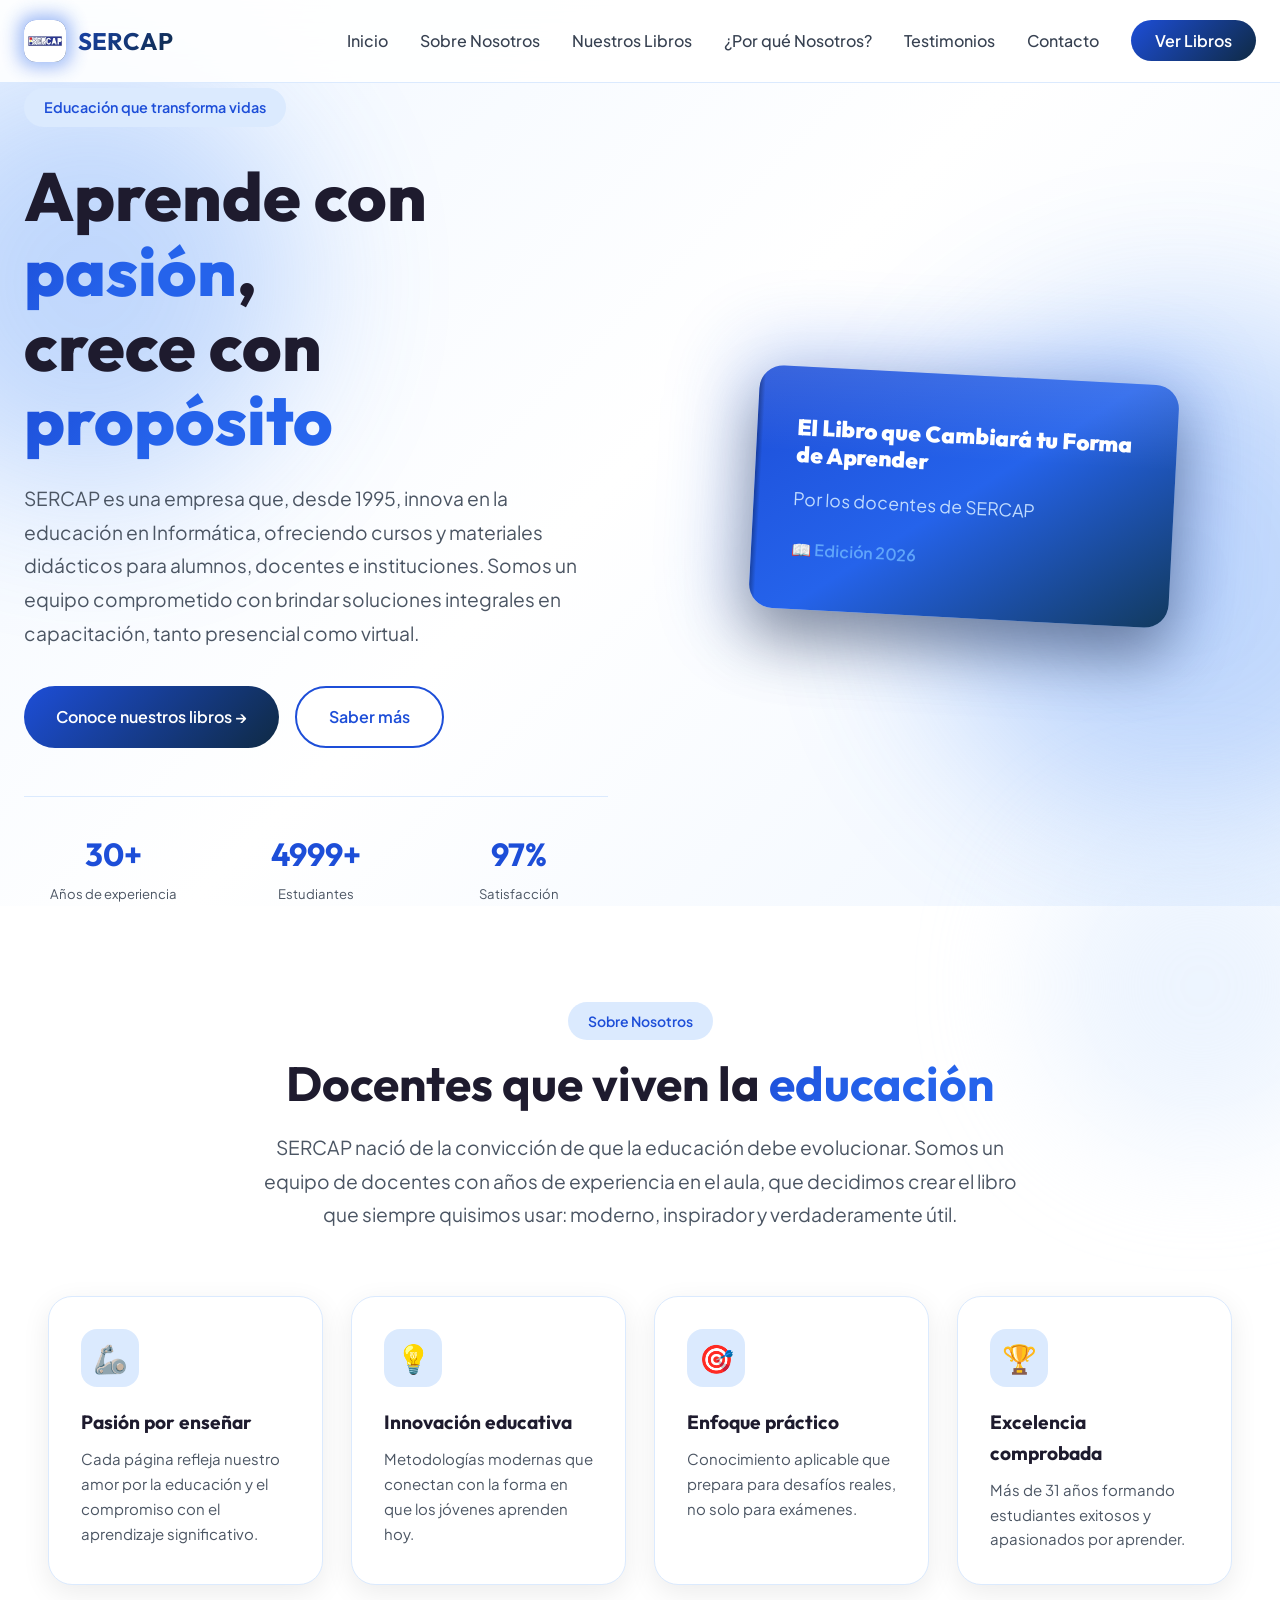
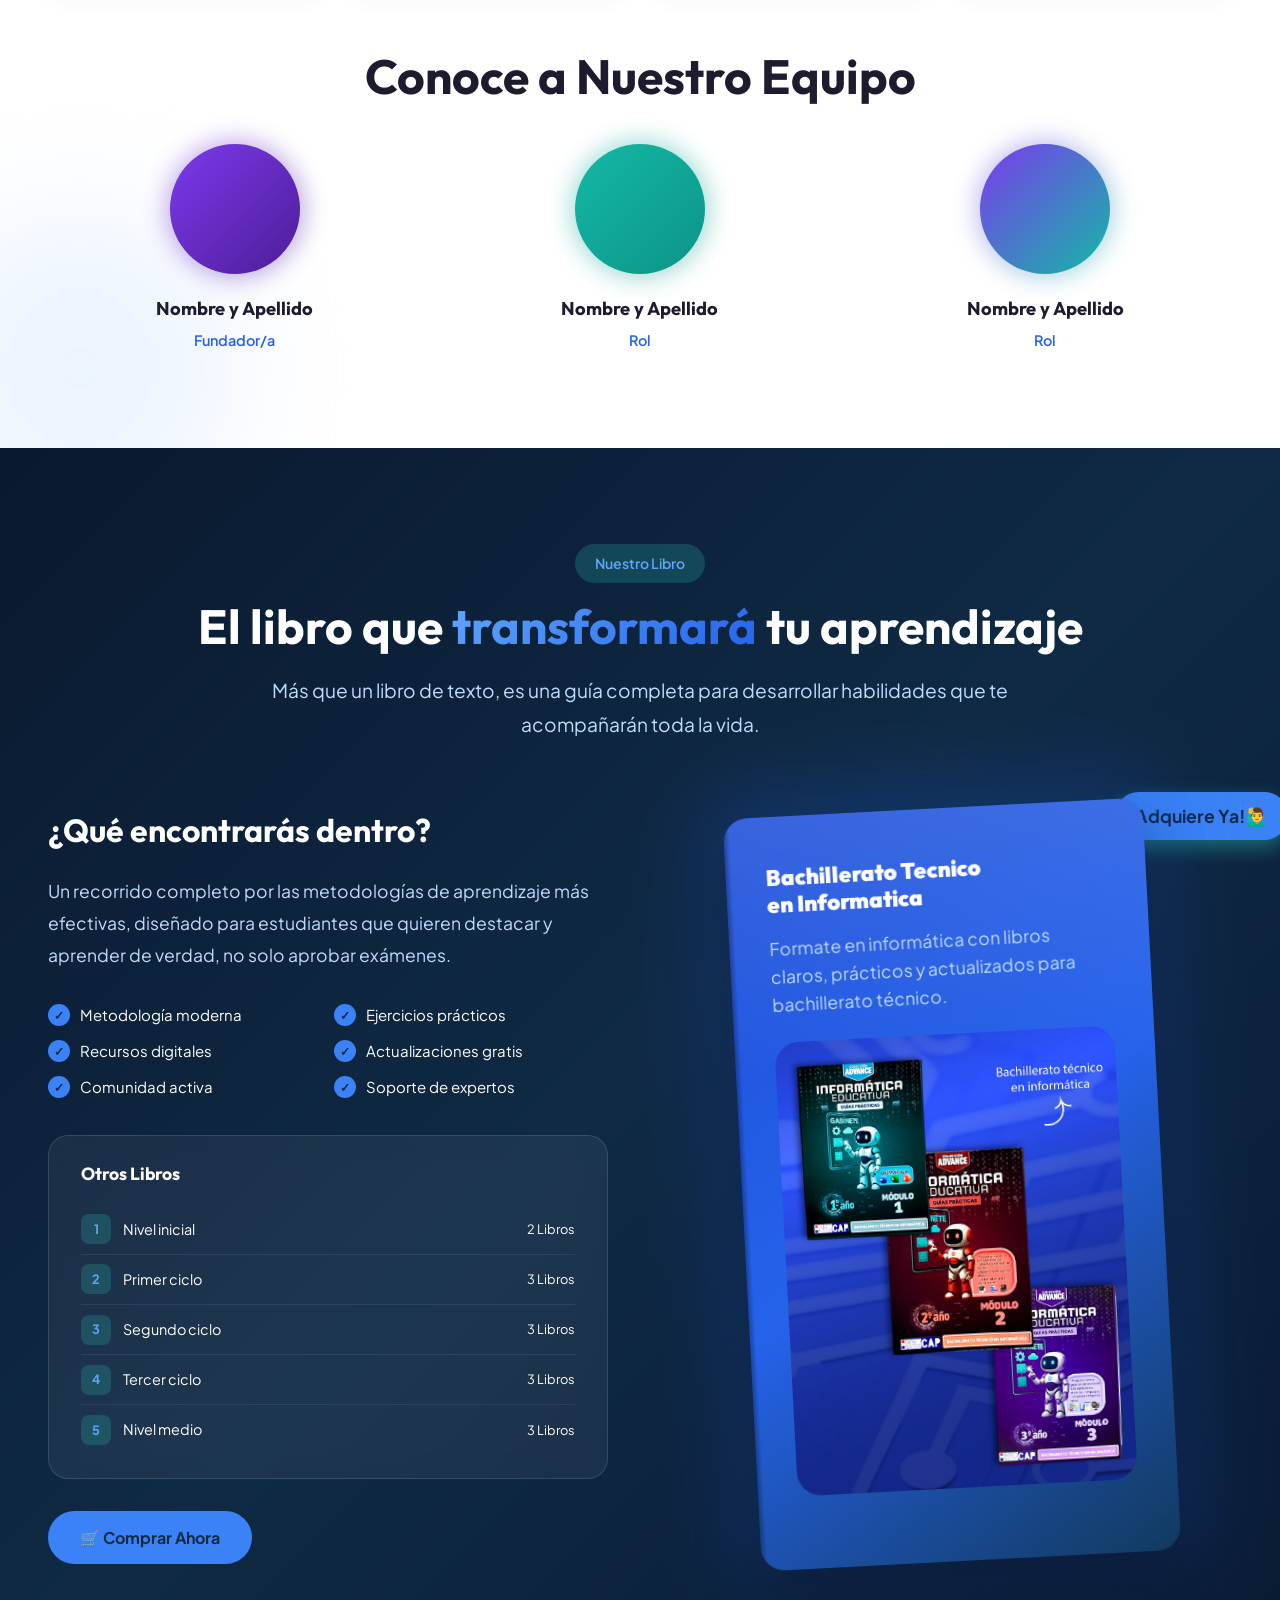
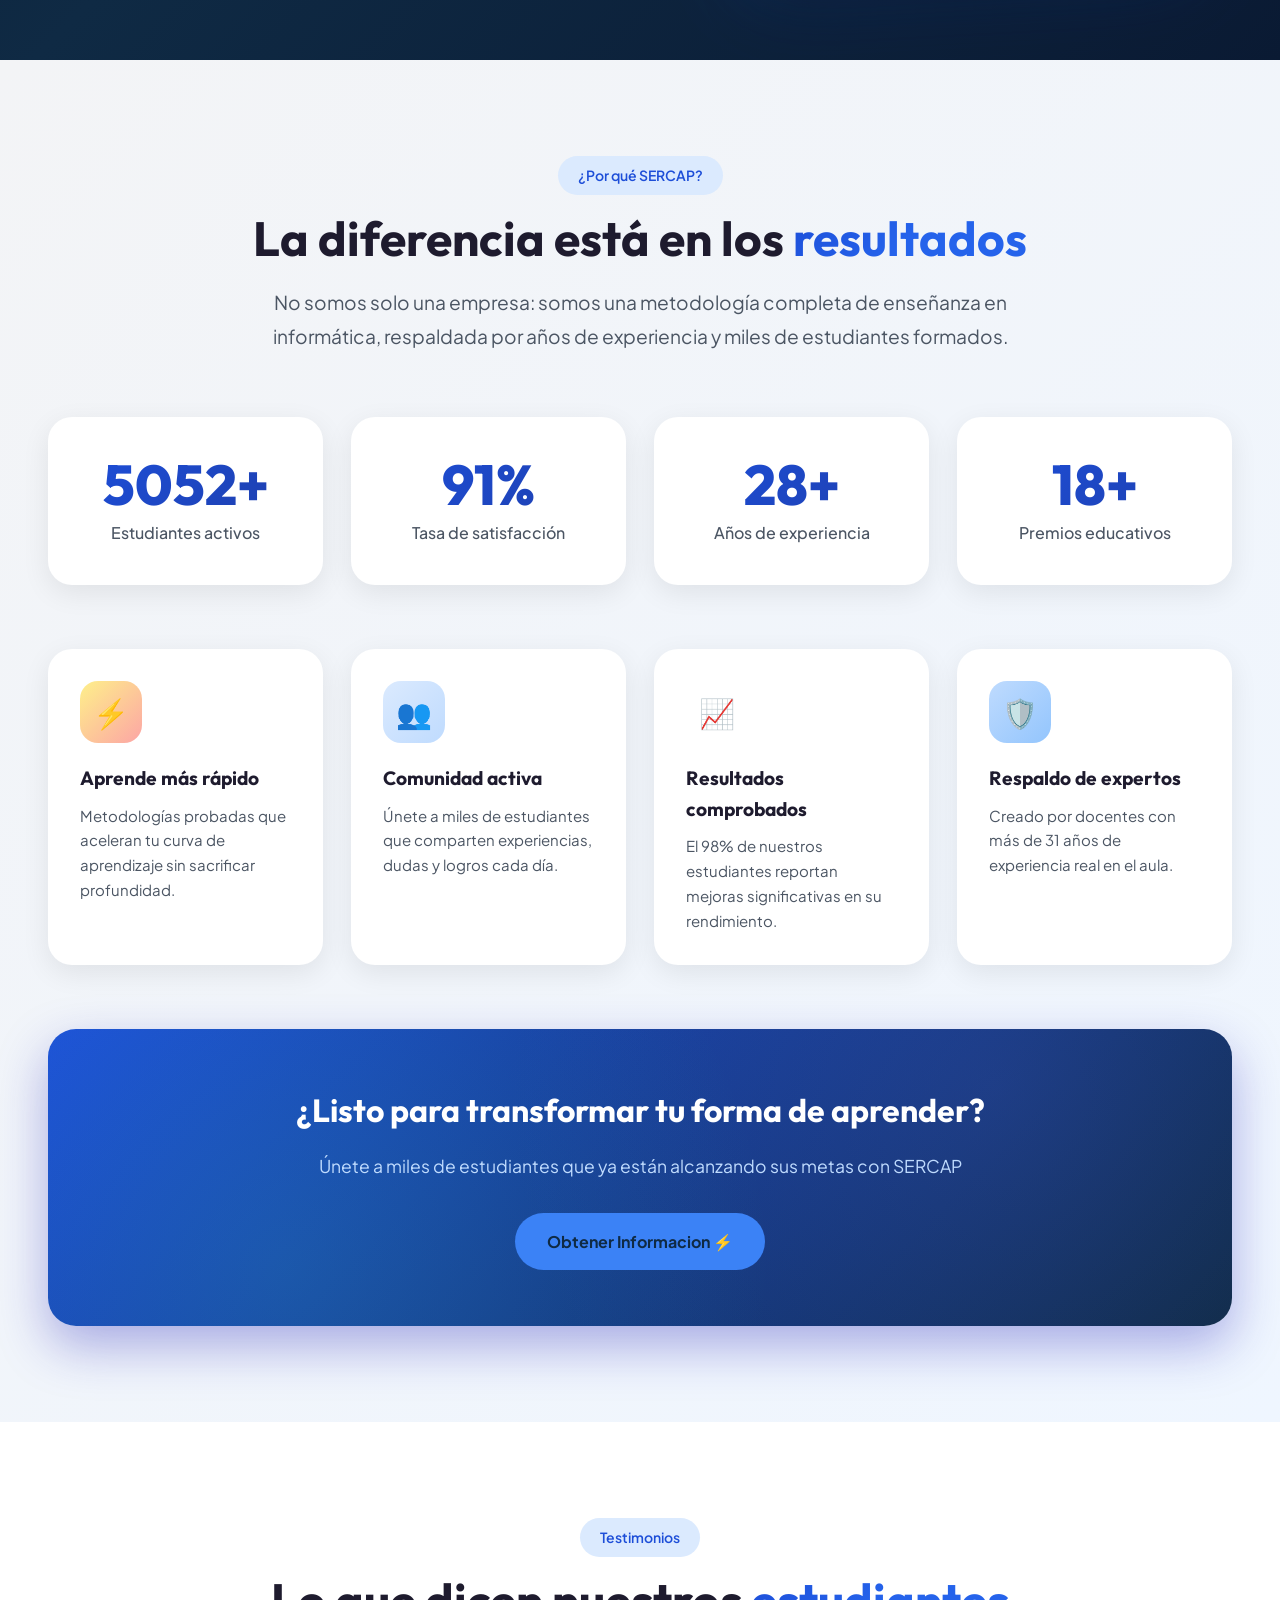
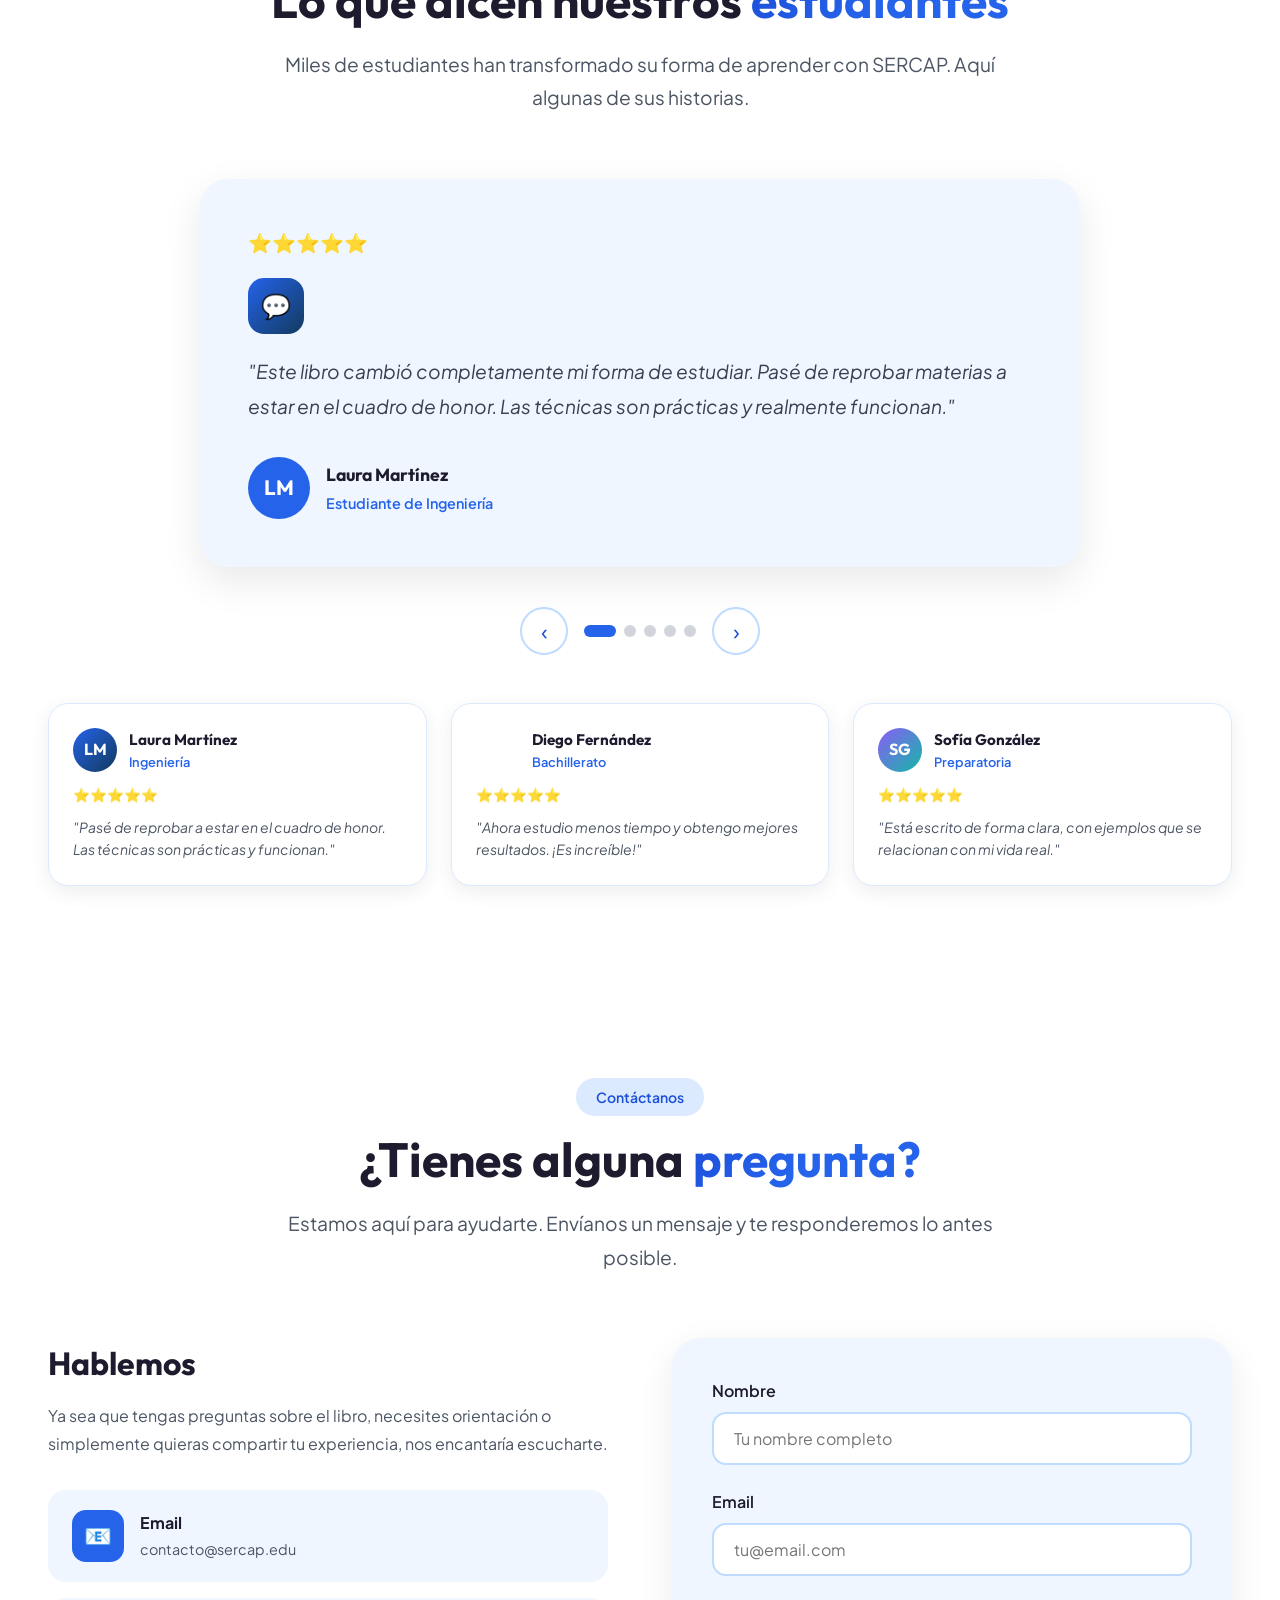
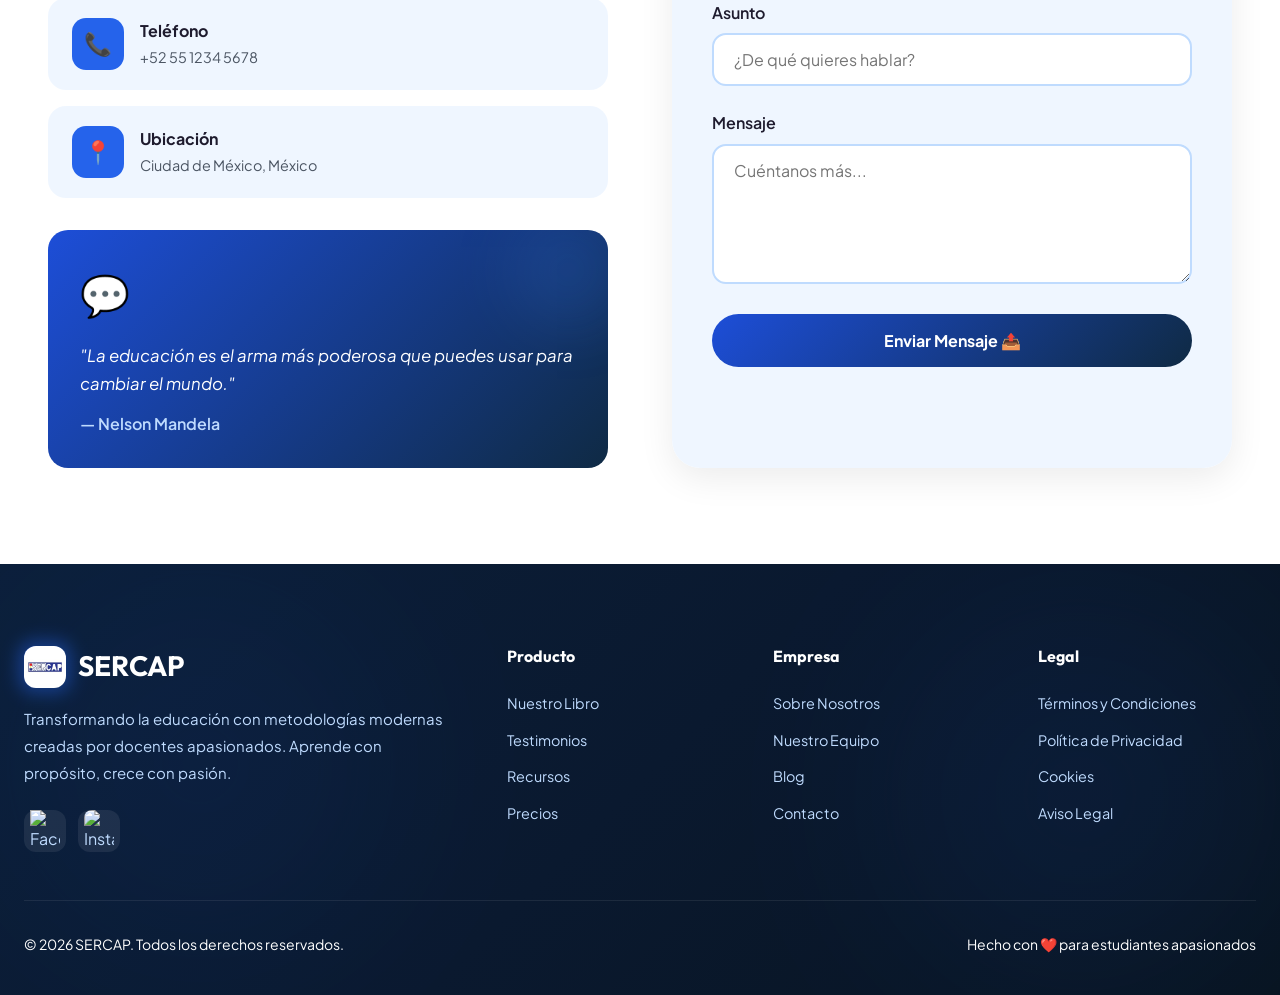
==== SERCAP/index.html @ ae5167a5 "Agregar archivos locales al repositorio" ====
<!DOCTYPE html>
<html lang="es">
<head>
    <meta charset="UTF-8">
    <meta name="viewport" content="width=device-width, initial-scale=1.0">
    <meta name="description" content="SERCAP - Educación moderna por docentes apasionados. Descubre nuestro libro que transformará tu forma de aprender.">
    <title>SERCAP - Desde 1995 Innovando en la Educación</title>
    <link rel="shortcut icon" href="./img/logo.jpg" type="image/x-icon">
    <link rel="preconnect" href="https://fonts.googleapis.com">
    <link rel="preconnect" href="https://fonts.gstatic.com" crossorigin>
    <link href="https://fonts.googleapis.com/css2?family=Outfit:wght@400;600;700;800;900&family=Plus+Jakarta+Sans:wght@400;500;600;700&display=swap" rel="stylesheet">
    <link rel="stylesheet" href="style.css">

</head>
<body>
    <!-- ============================================
         NAVBAR
         ============================================ -->
    <nav class="navbar" id="navbar">
        <div class="navbar-container">
            <a href="#inicio" class="navbar-logo">
                <div class="navbar-logo-icon"><img src="./img/logo.jpg" alt="Logo SERCAP"></div>
                <span>SERCAP</span>
            </a>

            <ul class="navbar-menu" id="navbarMenu">
                <li><a href="#inicio" class="navbar-link">Inicio</a></li>
                <li><a href="#sobre-nosotros" class="navbar-link">Sobre Nosotros</a></li>
                <li><a href="#libro" class="navbar-link">Nuestros Libros</a></li>
                <li><a href="#por-que" class="navbar-link">¿Por qué Nosotros?</a></li>
                <li><a href="#testimonios" class="navbar-link">Testimonios</a></li>
                <li><a href="#contacto" class="navbar-link">Contacto</a></li>
                <li><a href="#libro" class="navbar-cta">Ver Libros</a></li>
            </ul>

            <button class="navbar-toggle" id="navbarToggle" aria-label="Toggle navigation">
                <span></span><span></span><span></span>
            </button>
        </div>
    </nav>

    <!-- ============================================
         HERO
         ============================================ -->
    <section class="hero" id="inicio">
        <div class="container">
            <div class="hero-content">

                <div class="hero-text">
                    <div class="hero-badge">Educación que transforma vidas</div>

                    <h1 class="hero-title">
                        Aprende con <span class="gradient-text">pasión</span>,<br>
                        crece con <span class="gradient-text">propósito</span>
                    </h1>

                    <p class="hero-description">
                        SERCAP es una empresa que, desde 1995, innova en la educación en Informática, ofreciendo cursos y materiales didácticos para alumnos, docentes e instituciones. Somos un equipo comprometido con brindar soluciones integrales en capacitación, tanto presencial como virtual.
                    </p>

                    <div class="hero-buttons">
                        <a href="#libro" class="btn-primary">Conoce nuestros libros →</a>
                        <a href="#sobre-nosotros" class="btn-secondary">Saber más</a>
                    </div>

                    <div class="hero-stats">
                        <div class="hero-stat-item">
                            <span class="hero-stat-value" data-hero-counter="31" data-suffix="+">0</span>
                            <span class="hero-stat-label">Años de experiencia</span>
                        </div>
                        <div class="hero-stat-item">
                            <span class="hero-stat-value" data-hero-counter="5000" data-suffix="+">0</span>
                            <span class="hero-stat-label">Estudiantes</span>
                        </div>
                        <div class="hero-stat-item">
                            <span class="hero-stat-value" data-hero-counter="98" data-suffix="%">0</span>
                            <span class="hero-stat-label">Satisfacción</span>
                        </div>
                    </div>
                </div>

                <div class="hero-visual">
                    <div class="book-mockup">
                        <div class="book-cover">
                            <h2 class="book-cover-title">El Libro que Cambiará tu Forma de Aprender</h2>
                            <p class="book-cover-author">Por los docentes de SERCAP</p>
                            <div class="book-cover-badge">📖 Edición 2026</div>
                            <div class="book-cover-star">✨</div>
                        </div>
                    </div>
                </div>

            </div>
        </div>
    </section>

    <section class="section about-section" id="sobre-nosotros">
        <div class="blob-top"></div>
        <div class="blob-bottom"></div>

        <div class="container">
            <div class="section-header fade-in">
                <div class="section-badge">Sobre Nosotros</div>
                <h2 class="section-title">
                    Docentes que viven la <span class="gradient-text">educación</span>
                </h2>
                <p class="section-description">
                    SERCAP nació de la convicción de que la educación debe evolucionar. Somos un equipo
                    de docentes con años de experiencia en el aula, que decidimos crear el libro que
                    siempre quisimos usar: moderno, inspirador y verdaderamente útil.
                </p>
            </div>

            <div class="values-grid">
                <div class="value-card fade-in">
                    <div class="value-icon">🦾</div>
                    <h3 class="value-title">Pasión por enseñar</h3>
                    <p class="value-description">Cada página refleja nuestro amor por la educación y el compromiso con el aprendizaje significativo.</p>
                </div>
                <div class="value-card fade-in" style="transition-delay:0.1s">
                    <div class="value-icon">💡</div>
                    <h3 class="value-title">Innovación educativa</h3>
                    <p class="value-description">Metodologías modernas que conectan con la forma en que los jóvenes aprenden hoy.</p>
                </div>
                <div class="value-card fade-in" style="transition-delay:0.2s">
                    <div class="value-icon">🎯</div>
                    <h3 class="value-title">Enfoque práctico</h3>
                    <p class="value-description">Conocimiento aplicable que prepara para desafíos reales, no solo para exámenes.</p>
                </div>
                <div class="value-card fade-in" style="transition-delay:0.3s">
                    <div class="value-icon">🏆</div>
                    <h3 class="value-title">Excelencia comprobada</h3>
                    <p class="value-description">Más de 31 años formando estudiantes exitosos y apasionados por aprender.</p>
                </div>
            </div>

            <!-- Equipo -->
            <h3 class="section-title fade-in" style="text-align:center; margin-bottom:2.5rem;">Conoce a Nuestro Equipo</h3>
            <div class="team-grid">
                <div class="team-card fade-in">
                    <div class="team-avatar" style="background:linear-gradient(135deg,#7C3AED,#4c1d95)"></div>
                    <p class="team-name">Nombre y Apellido</p>
                    <p class="team-role">Fundador/a</p>
                </div>
                <div class="team-card fade-in" style="transition-delay:0.1s">
                    <div class="team-avatar" style="background:linear-gradient(135deg,#14B8A6,#0D9488)"></div>
                    <p class="team-name">Nombre y Apellido</p>
                    <p class="team-role">Rol</p>
                </div>
                <div class="team-card fade-in" style="transition-delay:0.2s">
                    <div class="team-avatar" style="background:linear-gradient(135deg,#7C3AED,#14B8A6)"></div>
                    <p class="team-name">Nombre y Apellido</p>
                    <p class="team-role">Rol</p>
                </div>
            </div>
        </div>
    </section>

    <section class="section book-section" id="libro">
        <div class="container">
            <div class="section-header fade-in">
                <div class="section-badge">Nuestro Libro</div>
                <h2 class="section-title" style="color:white;">
                    El libro que <span style="background:linear-gradient(135deg,var(--color-teal-300),var(--color-teal-500));-webkit-background-clip:text;-webkit-text-fill-color:transparent;background-clip:text;">transformará</span> tu aprendizaje
                </h2>
                <p class="section-description" style="color:var(--color-purple-200);">
                    Más que un libro de texto, es una guía completa para desarrollar habilidades que te acompañarán toda la vida.
                </p>
            </div>

            <div class="book-content">
                <!-- Detalles -->
                <div class="book-details fade-in">
                    <h3>¿Qué encontrarás dentro?</h3>
                    <p class="book-description">
                        Un recorrido completo por las metodologías de aprendizaje más efectivas,
                        diseñado para estudiantes que quieren destacar y aprender de verdad, no solo
                        aprobar exámenes.
                    </p>

                    <div class="book-features">
                        <div class="feature-item"><span class="feature-check">✓</span>Metodología moderna</div>
                        <div class="feature-item"><span class="feature-check">✓</span>Ejercicios prácticos</div>
                        <div class="feature-item"><span class="feature-check">✓</span>Recursos digitales</div>
                        <div class="feature-item"><span class="feature-check">✓</span>Actualizaciones gratis</div>
                        <div class="feature-item"><span class="feature-check">✓</span>Comunidad activa</div>
                        <div class="feature-item"><span class="feature-check">✓</span>Soporte de expertos</div>
                    </div>

                    <div class="chapters-preview">
                        <h4>Otros Libros</h4>
                        <div class="chapter-row">
                            <div class="chapter-num">1</div>
                            <span class="chapter-title">Nivel inicial</span>
                            <span class="chapter-pages">2 Libros</span>
                        </div>
                        <div class="chapter-row">
                            <div class="chapter-num">2</div>
                            <span class="chapter-title">Primer ciclo</span>
                            <span class="chapter-pages">3 Libros</span>
                        </div>
                        <div class="chapter-row">
                            <div class="chapter-num">3</div>
                            <span class="chapter-title">Segundo ciclo</span>
                            <span class="chapter-pages">3 Libros</span>
                        </div>
                        <div class="chapter-row">
                            <div class="chapter-num">4</div>
                            <span class="chapter-title">Tercer ciclo</span>
                            <span class="chapter-pages">3 Libros</span>
                        </div>
                        <div class="chapter-row">
                            <div class="chapter-num">5</div>
                            <span class="chapter-title">Nivel medio</span>
                            <span class="chapter-pages">3 Libros</span>
                        </div>
                    </div>

                    <div class="book-cta-group">
                        <a href="./libros.html">
                            <button class="btn-teal">🛒 Comprar Ahora</button>
                        </a>
                    </div>
                </div>

                <!-- Mockup del libro -->
                <div class="fade-in" style="position:relative;">
                    <div class="price-badge">Adquiere Ya!🙋‍♂️</div>
                    <div class="book-mockup" style="transform:rotate(-3deg);">
                        <div class="book-cover">
                            <h2 class="book-cover-title">Bachillerato Tecnico <br> en Informatica</h2>
                            <p class="book-cover-author">Formate en informática con libros claros, prácticos y actualizados para bachillerato técnico.</p>
                            <img src="./img/libros/bachillerato.jpg" alt="Libros de Bachillerato Tecnico en Informatica">
                            <div class="book-cover-badge"></div>
                            <div class="book-cover-star"></div>
                        </div>
                    </div>
                </div>
            </div>
        </div>
    </section>

    <section class="section stats-section" id="por-que">
        <div class="container">
            <div class="section-header fade-in">
                <div class="section-badge">¿Por qué SERCAP?</div>
                <h2 class="section-title">
                    La diferencia está en los <span class="gradient-text">resultados</span>
                </h2>
                <p class="section-description">
                    No somos solo una empresa: somos una metodología completa de enseñanza en informática, respaldada por años de experiencia y miles de estudiantes formados.
                </p>
            </div>

            <!-- Estadísticas animadas -->
            <div class="stats-grid">
                <div class="stat-card fade-in">
                    <div class="stat-number" data-counter="5420" data-suffix="+">0</div>
                    <div class="stat-label">Estudiantes activos</div>
                </div>
                <div class="stat-card fade-in" style="transition-delay:0.1s">
                    <div class="stat-number" data-counter="98" data-suffix="%">0</div>
                    <div class="stat-label">Tasa de satisfacción</div>
                </div>
                <div class="stat-card fade-in" style="transition-delay:0.2s">
                    <div class="stat-number" data-counter="31" data-suffix="+">0</div>
                    <div class="stat-label">Años de experiencia</div>
                </div>
                <div class="stat-card fade-in" style="transition-delay:0.3s">
                    <div class="stat-number" data-counter="20" data-suffix="+">0</div>
                    <div class="stat-label">Premios educativos</div>
                </div>
            </div>

            <!-- Beneficios -->
            <div class="benefits-grid">
                <div class="benefit-card fade-in">
                    <div class="benefit-icon" style="background:linear-gradient(135deg,#FEF08A,#FCA5A5)">⚡</div>
                    <h3 class="benefit-title">Aprende más rápido</h3>
                    <p class="benefit-description">Metodologías probadas que aceleran tu curva de aprendizaje sin sacrificar profundidad.</p>
                </div>
                <div class="benefit-card fade-in" style="transition-delay:0.1s">
                    <div class="benefit-icon" style="background:linear-gradient(135deg,var(--color-purple-100),var(--color-purple-200))">👥</div>
                    <h3 class="benefit-title">Comunidad activa</h3>
                    <p class="benefit-description">Únete a miles de estudiantes que comparten experiencias, dudas y logros cada día.</p>
                </div>
                <div class="benefit-card fade-in" style="transition-delay:0.2s">
                    <div class="benefit-icon" style="background:linear-gradient(135deg,var(--color-teal-100),var(--color-teal-200))">📈</div>
                    <h3 class="benefit-title">Resultados comprobados</h3>
                    <p class="benefit-description">El 98% de nuestros estudiantes reportan mejoras significativas en su rendimiento.</p>
                </div>
                <div class="benefit-card fade-in" style="transition-delay:0.3s">
                    <div class="benefit-icon" style="background:linear-gradient(135deg,#BFDBFE,#93C5FD)">🛡️</div>
                    <h3 class="benefit-title">Respaldo de expertos</h3>
                    <p class="benefit-description">Creado por docentes con más de 31 años de experiencia real en el aula.</p>
                </div>
            </div>

            <!-- CTA Banner -->
            <div class="cta-banner fade-in">
                <h3>¿Listo para transformar tu forma de aprender?</h3>
                <p>Únete a miles de estudiantes que ya están alcanzando sus metas con SERCAP</p>
                <a href="#libro" class="btn-teal">Obtener Informacion ⚡</a>
            </div>
        </div>
    </section>

    <!-- ============================================
         TESTIMONIOS
         ============================================ -->
    <section class="section testimonials-section" id="testimonios">
        <div class="container">
            <div class="section-header fade-in">
                <div class="section-badge">Testimonios</div>
                <h2 class="section-title">
                    Lo que dicen nuestros <span class="gradient-text">estudiantes</span>
                </h2>
                <p class="section-description">
                    Miles de estudiantes han transformado su forma de aprender con SERCAP. Aquí algunas de sus historias.
                </p>
            </div>

            <!-- Carrusel principal -->
            <div class="testimonial-carousel fade-in">
                <div class="testimonial-card active" data-slide="0">
                    <div class="testimonial-stars">⭐⭐⭐⭐⭐</div>
                    <div class="testimonial-quote-icon">💬</div>
                    <p class="testimonial-text">"Este libro cambió completamente mi forma de estudiar. Pasé de reprobar materias a estar en el cuadro de honor. Las técnicas son prácticas y realmente funcionan."</p>
                    <div class="testimonial-author">
                        <div class="author-avatar">LM</div>
                        <div>
                            <p class="author-name">Laura Martínez</p>
                            <p class="author-role">Estudiante de Ingeniería</p>
                        </div>
                    </div>
                </div>

                <div class="testimonial-card" data-slide="1">
                    <div class="testimonial-stars">⭐⭐⭐⭐⭐</div>
                    <div class="testimonial-quote-icon">💬</div>
                    <p class="testimonial-text">"Siempre pensé que no era bueno para estudiar, pero SERCAP me enseñó que solo necesitaba las herramientas correctas. Ahora estudio menos tiempo y obtengo mejores resultados."</p>
                    <div class="testimonial-author">
                        <div class="author-avatar" style="background:linear-gradient(135deg,var(--color-teal-500),var(--color-teal-700))">DF</div>
                        <div>
                            <p class="author-name">Diego Fernández</p>
                            <p class="author-role">Bachillerato</p>
                        </div>
                    </div>
                </div>

                <div class="testimonial-card" data-slide="2">
                    <div class="testimonial-stars">⭐⭐⭐⭐⭐</div>
                    <div class="testimonial-quote-icon">💬</div>
                    <p class="testimonial-text">"Lo que más me gusta es que no es aburrido como otros libros. Está escrito de forma clara, con ejemplos que realmente se relacionan con mi vida. ¡Lo recomiendo 100%!"</p>
                    <div class="testimonial-author">
                        <div class="author-avatar" style="background:linear-gradient(135deg,#8B5CF6,#14B8A6)">SG</div>
                        <div>
                            <p class="author-name">Sofía González</p>
                            <p class="author-role">Preparatoria</p>
                        </div>
                    </div>
                </div>

                <div class="testimonial-card" data-slide="3">
                    <div class="testimonial-stars">⭐⭐⭐⭐⭐</div>
                    <div class="testimonial-quote-icon">💬</div>
                    <p class="testimonial-text">"Compré este libro por recomendación de un profesor y ha sido la mejor inversión en mi educación. Las técnicas de pensamiento crítico me han ayudado incluso fuera del aula."</p>
                    <div class="testimonial-author">
                        <div class="author-avatar" style="background:linear-gradient(135deg,#3B82F6,#6D28D9)">AL</div>
                        <div>
                            <p class="author-name">Andrés López</p>
                            <p class="author-role">Universidad</p>
                        </div>
                    </div>
                </div>

                <div class="testimonial-card" data-slide="4">
                    <div class="testimonial-stars">⭐⭐⭐⭐⭐</div>
                    <div class="testimonial-quote-icon">💬</div>
                    <p class="testimonial-text">"En medicina hay que memorizar muchísimo, y este libro me dio las estrategias para hacerlo de forma efectiva. Ahora puedo retener información compleja sin estresarme."</p>
                    <div class="testimonial-author">
                        <div class="author-avatar" style="background:linear-gradient(135deg,#EC4899,#7C3AED)">CT</div>
                        <div>
                            <p class="author-name">Camila Torres</p>
                            <p class="author-role">Estudiante de Medicina</p>
                        </div>
                    </div>
                </div>
            </div>

            <!-- Controles -->
            <div class="carousel-controls">
                <button class="carousel-btn" id="prevBtn" aria-label="Anterior">‹</button>
                <div class="carousel-dots" id="carouselDots"></div>
                <button class="carousel-btn" id="nextBtn" aria-label="Siguiente">›</button>
            </div>

            <!-- Mini cards -->
            <div class="mini-testimonials">
                <div class="mini-card fade-in">
                    <div class="mini-card-header">
                        <div class="mini-avatar" style="background:linear-gradient(135deg,var(--color-purple-600),var(--color-purple-800))">LM</div>
                        <div><p class="mini-name">Laura Martínez</p><p class="mini-role">Ingeniería</p></div>
                    </div>
                    <div class="mini-stars">⭐⭐⭐⭐⭐</div>
                    <p class="mini-text">"Pasé de reprobar a estar en el cuadro de honor. Las técnicas son prácticas y funcionan."</p>
                </div>
                <div class="mini-card fade-in" style="transition-delay:0.1s">
                    <div class="mini-card-header">
                        <div class="mini-avatar" style="background:linear-gradient(135deg,var(--color-teal-500),var(--color-teal-700))">DF</div>
                        <div><p class="mini-name">Diego Fernández</p><p class="mini-role">Bachillerato</p></div>
                    </div>
                    <div class="mini-stars">⭐⭐⭐⭐⭐</div>
                    <p class="mini-text">"Ahora estudio menos tiempo y obtengo mejores resultados. ¡Es increíble!"</p>
                </div>
                <div class="mini-card fade-in" style="transition-delay:0.2s">
                    <div class="mini-card-header">
                        <div class="mini-avatar" style="background:linear-gradient(135deg,#8B5CF6,#14B8A6)">SG</div>
                        <div><p class="mini-name">Sofía González</p><p class="mini-role">Preparatoria</p></div>
                    </div>
                    <div class="mini-stars">⭐⭐⭐⭐⭐</div>
                    <p class="mini-text">"Está escrito de forma clara, con ejemplos que se relacionan con mi vida real."</p>
                </div>
            </div>
        </div>
    </section>

    <!-- ============================================
         BLOG / RECURSOS
         ============================================ -->
    <!-- <section class="section blog-section" id="blog">
        <div class="container">
            <div class="section-header fade-in">
                <div class="section-badge">Recursos Gratuitos</div>
                <h2 class="section-title">
                    Aprende algo nuevo <span class="gradient-text">cada día</span>
                </h2>
                <p class="section-description">
                    Contenido gratuito y de calidad para ayudarte a mejorar tus habilidades de aprendizaje.
                </p>
            </div>

            <div class="blog-grid">
                <article class="blog-card fade-in">
                    <div class="blog-card-header" style="background:linear-gradient(135deg,var(--color-purple-600),var(--color-purple-800))">
                        <div class="blog-card-icon">🧠</div>
                    </div>
                    <div class="blog-card-body">
                        <div class="blog-meta">
                            <span class="blog-category">Técnicas de Estudio</span>
                            <span class="blog-time">⏱ 8 min</span>
                        </div>
                        <h3 class="blog-title">5 Técnicas de Memorización que Cambiarán tu Forma de Estudiar</h3>
                        <p class="blog-excerpt">Descubre las estrategias que utilizan los estudiantes más exitosos para retener información compleja de forma efectiva.</p>
                        <a href="#" class="blog-read-more">Leer más →</a>
                    </div>
                </article>

                <article class="blog-card fade-in" style="transition-delay:0.1s">
                    <div class="blog-card-header" style="background:linear-gradient(135deg,var(--color-teal-500),var(--color-teal-700))">
                        <div class="blog-card-icon">💡</div>
                    </div>
                    <div class="blog-card-body">
                        <div class="blog-meta">
                            <span class="blog-category">Habilidades</span>
                            <span class="blog-time">⏱ 10 min</span>
                        </div>
                        <h3 class="blog-title">Cómo Desarrollar Pensamiento Crítico en la Era Digital</h3>
                        <p class="blog-excerpt">Aprende a analizar información, identificar sesgos y formar argumentos sólidos en un mundo saturado de datos.</p>
                        <a href="#" class="blog-read-more">Leer más →</a>
                    </div>
                </article>

                <article class="blog-card fade-in" style="transition-delay:0.2s">
                    <div class="blog-card-header" style="background:linear-gradient(135deg,#3B82F6,var(--color-purple-600))">
                        <div class="blog-card-icon">📈</div>
                    </div>
                    <div class="blog-card-body">
                        <div class="blog-meta">
                            <span class="blog-category">Productividad</span>
                            <span class="blog-time">⏱ 6 min</span>
                        </div>
                        <h3 class="blog-title">El Método Pomodoro Mejorado: Productividad para Estudiantes</h3>
                        <p class="blog-excerpt">Una versión optimizada de la técnica Pomodoro diseñada específicamente para sesiones de estudio intensas.</p>
                        <a href="#" class="blog-read-more">Leer más →</a>
                    </div>
                </article>
            </div>

            <div style="text-align:center; margin-bottom:3rem;">
                <button class="btn-primary">Ver Todos los Recursos 📚</button>
            </div> -->

            <!-- Newsletter -->
            <!-- <div class="newsletter-box fade-in">
                <div>
                    <h3>Recibe tips de estudio cada semana</h3>
                    <p>Suscríbete y recibe contenido exclusivo, tips prácticos y recursos gratuitos directamente en tu correo.</p>
                </div>
                <div class="newsletter-form">
                    <input type="email" class="newsletter-input" placeholder="tu@email.com">
                    <button class="btn-teal" style="white-space:nowrap;">Suscribirse 🚀</button>
                </div>
            </div>
        </div>
    </section> -->

    <!-- ============================================
         CONTACTO
         ============================================ -->
    <section class="section" id="contacto">
        <div class="container">
            <div class="section-header fade-in">
                <div class="section-badge">Contáctanos</div>
                <h2 class="section-title">
                    ¿Tienes alguna <span class="gradient-text">pregunta?</span>
                </h2>
                <p class="section-description">
                    Estamos aquí para ayudarte. Envíanos un mensaje y te responderemos lo antes posible.
                </p>
            </div>

            <div class="contact-grid">
                <!-- Info -->
                <div class="fade-in">
                    <h3 style="font-family:var(--font-display);font-size:2rem;font-weight:700;margin-bottom:0.75rem;">Hablemos</h3>
                    <p style="color:var(--color-gray-600);line-height:1.75;margin-bottom:1.5rem;">
                        Ya sea que tengas preguntas sobre el libro, necesites orientación o simplemente
                        quieras compartir tu experiencia, nos encantaría escucharte.
                    </p>

                    <div class="contact-info-cards">
                        <div class="contact-info-card">
                            <div class="contact-icon">📧</div>
                            <div>
                                <p class="contact-detail-title">Email</p>
                                <p class="contact-detail-value">contacto@sercap.edu</p>
                            </div>
                        </div>
                        <div class="contact-info-card">
                            <div class="contact-icon">📞</div>
                            <div>
                                <p class="contact-detail-title">Teléfono</p>
                                <p class="contact-detail-value">+52 55 1234 5678</p>
                            </div>
                        </div>
                        <div class="contact-info-card">
                            <div class="contact-icon">📍</div>
                            <div>
                                <p class="contact-detail-title">Ubicación</p>
                                <p class="contact-detail-value">Ciudad de México, México</p>
                            </div>
                        </div>
                    </div>

                    <div class="contact-quote">
                        <div class="contact-quote-icon">💬</div>
                        <p class="contact-quote-text">"La educación es el arma más poderosa que puedes usar para cambiar el mundo."</p>
                        <p class="contact-quote-author">— Nelson Mandela</p>
                    </div>
                </div>

                <!-- Formulario -->
                <form class="contact-form fade-in" id="contactForm">
                    <div class="form-group">
                        <label class="form-label" for="name">Nombre</label>
                        <input type="text" id="name" class="form-input" placeholder="Tu nombre completo" required>
                    </div>
                    <div class="form-group">
                        <label class="form-label" for="email">Email</label>
                        <input type="email" id="email" class="form-input" placeholder="tu@email.com" required>
                    </div>
                    <div class="form-group">
                        <label class="form-label" for="subject">Asunto</label>
                        <input type="text" id="subject" class="form-input" placeholder="¿De qué quieres hablar?" required>
                    </div>
                    <div class="form-group">
                        <label class="form-label" for="message">Mensaje</label>
                        <textarea id="message" class="form-textarea" placeholder="Cuéntanos más..." required></textarea>
                    </div>
                    <button type="submit" class="btn-submit">Enviar Mensaje 📤</button>
                </form>
            </div>
        </div>
    </section>

    <!-- ============================================
         FOOTER
         ============================================ -->
    <footer class="footer">
        <div class="container footer-inner">
            <div class="footer-grid">
                <!-- Marca -->
                <div>
                    <div class="footer-brand-logo">
                        <div class="navbar-logo-icon"><img src="./img/logo.jpg" alt="Logo SERCAP"></div>
                        SERCAP
                    </div>
                    <p class="footer-description">
                        Transformando la educación con metodologías modernas creadas por docentes apasionados.
                        Aprende con propósito, crece con pasión.
                    </p>
                    <div class="social-links">
                        <a href="https://www.facebook.com/people/Sercap/100063631775891/" class="social-link" aria-label="Facebook" target="_blank"><img src="./img/mini-icons/fb-icon.svg" alt="Facebook" width="30px"></a>
                        <a href="https://www.instagram.com/sercap1995?igsh=cTNyZ2Y4M3Jtcmlj" class="social-link" aria-label="Instagram" target="_blank"><img src="./img/mini-icons/ig-icon.svg" alt="Instagram" style="width: 30px; border-radius: 8px;"></a>
                        <!-- <a href="#" class="social-link" aria-label="Twitter"><img src="./img/mini-icons/tw-icon.svg" alt="Twitter" width="30px"></a>
                        <a href="#" class="social-link" aria-label="YouTube"><img src="./img/mini-icons/yt-icon.svg" alt="YouTube" width="30px"></a> -->
                    </div>
                </div>

                <!-- Producto -->
                <div>
                    <h4 class="footer-col-title">Producto</h4>
                    <ul class="footer-links">
                        <li><a href="#libro">Nuestro Libro</a></li>
                        <li><a href="#testimonios">Testimonios</a></li>
                        <li><a href="#blog">Recursos</a></li>
                        <li><a href="#libro">Precios</a></li>
                    </ul>
                </div>

                <!-- Empresa -->
                <div>
                    <h4 class="footer-col-title">Empresa</h4>
                    <ul class="footer-links">
                        <li><a href="#sobre-nosotros">Sobre Nosotros</a></li>
                        <li><a href="#sobre-nosotros">Nuestro Equipo</a></li>
                        <li><a href="#blog">Blog</a></li>
                        <li><a href="#contacto">Contacto</a></li>
                    </ul>
                </div>

                <!-- Legal -->
                <div>
                    <h4 class="footer-col-title">Legal</h4>
                    <ul class="footer-links">
                        <li><a href="terminos-y-condiciones.html">Términos y Condiciones</a></li>
                        <li><a href="politica-de-privacidad.html">Política de Privacidad</a></li>
                        <li><a href="cookies.html">Cookies</a></li>
                        <li><a href="aviso-legal.html">Aviso Legal</a></li>
                    </ul>
                </div>
            </div>

            <hr class="footer-divider">

            <div class="footer-bottom">
                <span>© 2026 SERCAP. Todos los derechos reservados.</span>
                <span>Hecho con ❤️ para estudiantes apasionados</span>
            </div>
        </div>
    </footer>

    <script src="script.js"></script>
</body>
</html>
---- SERCAP/style.css ----
:root {
    --color-purple-950: #0a192f;
    --color-purple-900: #0f2a44;
    --color-purple-800: #123a5e;
    --color-purple-700: #1d4ed8;
    --color-purple-600: #2563eb;
    --color-purple-500: #3b82f6;
    --color-purple-200: #bfdbfe;
    --color-purple-100: #dbeafe;
    --color-purple-50:  #eff6ff;

    --color-teal-600: #1e40af;
    --color-teal-500: #2563eb;
    --color-teal-400: #3b82f6;
    --color-teal-300: #60a5fa;
    --color-teal-100: #dbeafe;
    --color-teal-50:  #eff6ff;
    --color-gray-900: #1e1b2e;
    --color-gray-700: #374151;
    --color-gray-600: #4B5563;
    --color-gray-300: #D1D5DB;
    --color-gray-100: #F3F4F6;
    --color-white:    #ffffff;
    --font-display: 'Outfit', sans-serif;
    --font-body:    'Plus Jakarta Sans', sans-serif;
    --max-width: 1280px;
    --section-padding: 6rem 1.5rem;
}
* { margin: 0; padding: 0; box-sizing: border-box; }
html { scroll-behavior: smooth; }
body {
    font-family: var(--font-body);
    color: var(--color-gray-900);
    line-height: 1.6;
    overflow-x: hidden;
}
img  { max-width: 100%; height: auto; display: block; }
a    { text-decoration: none; color: inherit; }
button { border: none; background: none; cursor: pointer; font-family: inherit; }
/* ============================================
   UTILIDADES
   ============================================ */
.container {
    max-width: var(--max-width);
    margin: 0 auto;
    padding: 0 1.5rem;
}
/* Clase base para animaciones de scroll */
.fade-in {
    opacity: 0;
    transform: translateY(30px);
    transition: opacity 0.8s ease, transform 0.8s ease;
}
.fade-in.visible {
    opacity: 1;
    transform: translateY(0);
}
.gradient-text {
    background: linear-gradient(135deg, var(--color-purple-700), var(--color-purple-600), var(--color-teal-500));
    -webkit-background-clip: text;
    -webkit-text-fill-color: transparent;
    background-clip: text;
}
/* ============================================
   BOTONES
   ============================================ */
.btn-primary {
    display: inline-flex;
    align-items: center;
    gap: 0.5rem;
    padding: 1rem 2rem;
    background: linear-gradient(135deg, var(--color-purple-700), var(--color-purple-900));
    color: white;
    border-radius: 100px;
    font-weight: 600;
    font-size: 1rem;
    transition: transform 0.3s ease, box-shadow 0.3s ease;
}
.btn-primary:hover {
    transform: translateY(-3px);
    box-shadow: 0 15px 35px rgba(91, 33, 182, 0.35);
}
.btn-secondary {
    display: inline-flex;
    align-items: center;
    gap: 0.5rem;
    padding: 1rem 2rem;
    background: white;
    color: var(--color-purple-700);
    border: 2px solid var(--color-purple-700);
    border-radius: 100px;
    font-weight: 600;
    font-size: 1rem;
    transition: all 0.3s ease;
}
.btn-secondary:hover {
    background: var(--color-purple-50);
    transform: translateY(-3px);
}
.btn-teal {
    display: inline-flex;
    align-items: center;
    gap: 0.5rem;
    padding: 1rem 2rem;
    background: var(--color-teal-400);
    color: var(--color-purple-900);
    border-radius: 100px;
    font-weight: 700;
    font-size: 1rem;
    transition: all 0.3s ease;
}
.btn-teal:hover {
    transform: translateY(-3px);
    box-shadow: 0 15px 35px rgba(45, 212, 191, 0.35);
}
/* ============================================
   NAVBAR
   ============================================ */
.navbar {
    position: fixed;
    top: 0; left: 0; right: 0;
    z-index: 1000;
    background: rgba(255,255,255,0.88);
    backdrop-filter: blur(20px);
    -webkit-backdrop-filter: blur(20px);
    border-bottom: 1px solid var(--color-purple-100);
    transition: transform 0.35s ease;
}
.navbar.hidden { transform: translateY(-100%); }
.navbar-container {
    max-width: var(--max-width);
    margin: 0 auto;
    padding: 1.25rem 1.5rem;
    display: flex;
    justify-content: space-between;
    align-items: center;
    gap: 1rem;
}
.navbar-logo {
    display: flex;
    align-items: center;
    gap: 0.75rem;
    font-family: var(--font-display);
    font-weight: 700;
    font-size: 1.5rem;
    background: linear-gradient(135deg, var(--color-purple-700), var(--color-purple-900));
    -webkit-background-clip: text;
    -webkit-text-fill-color: transparent;
    background-clip: text;
}
.navbar-logo-icon {
    width: 42px; height: 42px;
    background: linear-gradient(135deg, var(--color-purple-700), var(--color-purple-900));
    border-radius: 12px;
    display: flex;
    align-items: center;
    justify-content: center;
    font-size: 1.25rem;
    flex-shrink: 0;
    position: relative;
}
.navbar-logo-icon img {
    width: 100%;
    height: 100%;
    object-fit: cover;
    border-radius: 12px;
    position: relative;
    z-index: 1;
}
.navbar-logo-icon::before {
    content: '';
    position: absolute; inset: -5px;
    background: linear-gradient(135deg, var(--color-purple-600), var(--color-teal-500));
    border-radius: 14px;
    filter: blur(9px);
    opacity: 0.45;
    z-index: -1;
}
.navbar-menu {
    display: flex;
    gap: 2rem;
    list-style: none;
    align-items: center;
}
.navbar-link {
    color: var(--color-gray-700);
    font-weight: 500;
    transition: color 0.3s;
    position: relative;
}
.navbar-link::after {
    content: '';
    position: absolute;
    bottom: -4px; left: 0;
    width: 0; height: 2px;
    background: linear-gradient(90deg, var(--color-purple-600), var(--color-teal-500));
    transition: width 0.3s;
}
.navbar-link:hover { color: var(--color-purple-700); }
.navbar-link:hover::after { width: 100%; }
.navbar-cta {
    padding: 0.625rem 1.5rem;
    background: linear-gradient(135deg, var(--color-purple-700), var(--color-purple-900));
    color: white;
    border-radius: 100px;
    font-weight: 600;
    transition: transform 0.3s, box-shadow 0.3s;
}
.navbar-cta:hover {
    transform: translateY(-2px);
    box-shadow: 0 10px 25px rgba(91,33,182,0.3);
}
/* Hamburger */
.navbar-toggle {
    display: none;
    flex-direction: column;
    gap: 5px;
    padding: 8px;
    cursor: pointer;
}
.navbar-toggle span {
    width: 25px; height: 3px;
    background: var(--color-gray-700);
    border-radius: 2px;
    transition: all 0.3s;
    display: block;
}
.navbar-toggle.active span:nth-child(1) { transform: rotate(45deg) translate(5px, 6px); }
.navbar-toggle.active span:nth-child(2) { opacity: 0; }
.navbar-toggle.active span:nth-child(3) { transform: rotate(-45deg) translate(5px, -6px); }
/* ============================================
   SECTION SHARED STYLES
   ============================================ */
.section { padding: var(--section-padding); position: relative; }
.section-header { text-align: center; margin-bottom: 4rem; }
.section-badge {
    display: inline-block;
    padding: 0.5rem 1.25rem;
    background: var(--color-purple-100);
    color: var(--color-purple-700);
    border-radius: 100px;
    font-weight: 600;
    font-size: 0.875rem;
    margin-bottom: 1rem;
}
.section-title {
    font-family: var(--font-display);
    font-size: clamp(2rem, 5vw, 3rem);
    font-weight: 700;
    margin-bottom: 1.25rem;
    line-height: 1.15;
}
.section-description {
    font-size: 1.2rem;
    color: var(--color-gray-600);
    max-width: 780px;
    margin: 0 auto;
    line-height: 1.75;
}
/* ============================================
   HERO
   ============================================ */
.hero {
    min-height: 100vh;
    display: flex;
    align-items: center;
    background: linear-gradient(135deg, var(--color-purple-50) 0%, white 50%, var(--color-teal-50) 100%);
    position: relative;
    overflow: hidden;
    padding-top: 5.5rem;
}
.hero::before, .hero::after {
    content: '';
    position: absolute;
    border-radius: 50%;
    filter: blur(80px);
    opacity: 0.28;
    animation: floatBlob 8s ease-in-out infinite;
}
.hero::before {
    width: 420px; height: 420px;
    background: var(--color-purple-500);
    top: 8%; left: -120px;
}
.hero::after {
    width: 520px; height: 520px;
    background: var(--color-teal-400);
    bottom: 8%; right: -160px;
    animation-delay: 1.2s;
}
@keyframes floatBlob {
    0%, 100% { transform: translate(0,0) scale(1); }
    50%       { transform: translate(30px,-30px) scale(1.12); }
}
.hero-content {
    display: grid;
    grid-template-columns: 1fr 1fr;
    gap: 4rem;
    align-items: center;
    position: relative;
    z-index: 1;
}
.hero-text { animation: slideInLeft 0.9s ease-out; }
@keyframes slideInLeft {
    from { opacity: 0; transform: translateX(-50px); }
    to   { opacity: 1; transform: translateX(0); }
}
.hero-badge {
    display: inline-flex;
    align-items: center;
    gap: 0.5rem;
    padding: 0.5rem 1.25rem;
    background: var(--color-purple-100);
    color: var(--color-purple-700);
    border-radius: 100px;
    font-weight: 600;
    font-size: 0.9rem;
    margin-bottom: 2rem;
}
.hero-title {
    font-family: var(--font-display);
    font-size: clamp(2.5rem, 5.5vw, 4.25rem);
    font-weight: 800;
    line-height: 1.1;
    margin-bottom: 1.5rem;
}
.hero-description {
    font-size: 1.2rem;
    color: var(--color-gray-600);
    margin-bottom: 2.25rem;
    line-height: 1.75;
    max-width: 560px;
}
.hero-buttons { display: flex; gap: 1rem; flex-wrap: wrap; }
.hero-stats {
    display: grid;
    grid-template-columns: repeat(3, 1fr);
    gap: 1.5rem;
    margin-top: 3rem;
    padding-top: 2rem;
    border-top: 1px solid var(--color-purple-100);
}
.hero-stat-item { text-align: center; }
.hero-stat-value {
    font-family: var(--font-display);
    font-size: 2rem;
    font-weight: 700;
    color: var(--color-purple-700);
    display: block;
}
.hero-stat-label {
    font-size: 0.82rem;
    color: var(--color-gray-600);
    margin-top: 0.2rem;
}
/* Book mockup in hero */
.hero-visual {
    position: relative;
    animation: slideInRight 0.9s ease-out;
}
@keyframes slideInRight {
    from { opacity: 0; transform: translateX(50px); }
    to   { opacity: 1; transform: translateX(0); }
}
.book-mockup {
    position: relative;
    max-width: 420px;
    margin: 0 auto;
    transform: rotate(3deg);
    transition: transform 0.5s ease;
}
.book-mockup:hover { transform: rotate(0deg) scale(1.02); }
.book-mockup::before {
    content: '';
    position: absolute; inset: -18px;
    background: linear-gradient(135deg, var(--color-purple-600), var(--color-teal-500));
    border-radius: 28px;
    filter: blur(40px);
    opacity: 0.28;
    animation: pulseGlow 3.5s ease-in-out infinite;
}
@keyframes pulseGlow {
    0%,100% { opacity: 0.28; transform: scale(1); }
    50%      { opacity: 0.45; transform: scale(1.06); }
}
.book-cover {
    position: relative;
    background: linear-gradient(145deg, var(--color-purple-700), var(--color-purple-600), var(--color-purple-800));
    border-radius: 24px;
    padding: 3rem 2.5rem;
    box-shadow: 0 30px 60px rgba(0,0,0,0.35);
    overflow: hidden;
}

.book-cover h2{
    font-size: 1.4rem;
    font-weight: 900;
    line-height: 1.2;
}

.book-cover img {
    width: 100%;
    height: auto;
    border-radius: 24px;
    object-fit: cover;
    position: relative;
    z-index: 1;
}

.book-cover::before {
    content: '';
    position: absolute;
    top: 0; left: 0; right: 0;
    height: 35%;
    background: linear-gradient(180deg, rgba(255,255,255,0.12), transparent);
    border-radius: 24px 24px 0 0;
}
.book-cover::after {
    content: '';
    position: absolute;
    top: 0; left: 0;
    width: 6px; height: 100%;
    background: linear-gradient(to right, rgba(0,0,0,0.3), transparent);
    border-radius: 24px 0 0 24px;
}
.book-cover-title {
    font-family: var(--font-display);
    font-size: 2.4rem;
    font-weight: 900;
    color: white;
    line-height: 1.2;
    margin-bottom: 1rem;
    position: relative;
}
.book-cover-author {
    color: var(--color-purple-200);
    font-size: 1.1rem;
    margin-bottom: 1.5rem;
    position: relative;
}
.book-cover-badge {
    display: inline-flex;
    align-items: center;
    gap: 0.4rem;
    color: var(--color-teal-300);
    font-weight: 600;
    position: relative;
}
.book-cover-star {
    position: absolute;
    bottom: 1.5rem; right: 2.5rem;
    width: 76px; height: 76px;
    background: var(--color-teal-400);
    border-radius: 50%;
    display: flex;
    align-items: center;
    justify-content: center;
    font-size: 2.2rem;
    display: none;
}
/* ============================================
   SOBRE NOSOTROS
   ============================================ */
.about-section { background: white; }
.about-section .blob-top {
    position: absolute;
    top: -80px; right: -80px;
    width: 320px; height: 320px;
    background: var(--color-purple-100);
    border-radius: 50%;
    filter: blur(60px);
    opacity: 0.5;
}
.about-section .blob-bottom {
    position: absolute;
    bottom: -80px; left: -80px;
    width: 320px; height: 320px;
    background: var(--color-teal-100);
    border-radius: 50%;
    filter: blur(60px);
    opacity: 0.5;
}
.values-grid {
    display: grid;
    grid-template-columns: repeat(auto-fit, minmax(240px, 1fr));
    gap: 1.75rem;
    margin-bottom: 4rem;
}
.value-card {
    background: white;
    padding: 2rem;
    border-radius: 24px;
    box-shadow: 0 8px 28px rgba(0,0,0,0.08);
    border: 1px solid var(--color-purple-100);
    transition: transform 0.35s ease, box-shadow 0.35s ease;
}
.value-card:hover {
    transform: translateY(-8px);
    box-shadow: 0 18px 40px rgba(0,0,0,0.14);
}
.value-icon {
    width: 58px; height: 58px;
    background: linear-gradient(135deg, var(--color-purple-100), var(--color-teal-100));
    border-radius: 16px;
    display: flex;
    align-items: center;
    justify-content: center;
    font-size: 1.75rem;
    margin-bottom: 1.25rem;
}
.value-title {
    font-family: var(--font-display);
    font-size: 1.2rem;
    font-weight: 700;
    margin-bottom: 0.6rem;
}
.value-description { color: var(--color-gray-600); font-size: 0.9375rem; line-height: 1.65; }
/* Team */
.team-grid {
    display: grid;
    grid-template-columns: repeat(auto-fit, minmax(220px, 1fr));
    gap: 2rem;
}
.team-card { text-align: center; }
.team-avatar {
    width: 130px; height: 130px;
    border-radius: 50%;
    display: flex;
    align-items: center;
    justify-content: center;
    margin: 0 auto 1.25rem;
    font-family: var(--font-display);
    font-size: 2.2rem;
    font-weight: 700;
    color: white;
    position: relative;
}
.team-avatar::after {
    content: '';
    position: absolute; inset: -4px;
    border-radius: 50%;
    background: inherit;
    filter: blur(12px);
    opacity: 0.4;
    z-index: -1;
}
.team-name {
    font-family: var(--font-display);
    font-size: 1.15rem;
    font-weight: 700;
    margin-bottom: 0.35rem;
}
.team-role { color: var(--color-purple-600); font-weight: 600; font-size: 0.9rem; }
/* ============================================
   NUESTRO LIBRO
   ============================================ */
.book-section {
    background: linear-gradient(135deg, var(--color-purple-950), var(--color-purple-900), #0a1a33);
    color: white;
    overflow: hidden;
}
.book-section .section-badge {
    background: rgba(45,212,191,0.2);
    color: var(--color-teal-300);
}
.book-content {
    display: grid;
    grid-template-columns: 1fr 1fr;
    gap: 4rem;
    align-items: center;
}
.book-details h3 {
    font-family: var(--font-display);
    font-size: 2rem;
    font-weight: 700;
    margin-bottom: 1.25rem;
}
.book-description {
    color: var(--color-purple-200);
    font-size: 1.1rem;
    line-height: 1.8;
    margin-bottom: 2rem;
}
.book-features {
    display: grid;
    grid-template-columns: 1fr 1fr;
    gap: 0.75rem;
    margin-bottom: 2.25rem;
}
.feature-item {
    display: flex;
    align-items: center;
    gap: 0.6rem;
    color: white;
    font-size: 0.9375rem;
}
.feature-check {
    width: 22px; height: 22px;
    background: var(--color-teal-400);
    border-radius: 50%;
    display: flex;
    align-items: center;
    justify-content: center;
    color: var(--color-purple-900);
    font-weight: 700;
    font-size: 0.75rem;
    flex-shrink: 0;
}
.book-cta-group { display: flex; gap: 1rem; flex-wrap: wrap; }
/* Chapters preview */
.chapters-preview {
    background: rgba(255,255,255,0.06);
    border: 1px solid rgba(255,255,255,0.12);
    backdrop-filter: blur(12px);
    border-radius: 20px;
    padding: 1.5rem 2rem;
    margin-bottom: 2rem;
}
.chapters-preview h4 {
    font-family: var(--font-display);
    font-size: 1.1rem;
    font-weight: 700;
    margin-bottom: 1rem;
}
.chapter-row {
    display: flex;
    align-items: center;
    justify-content: space-between;
    padding: 0.6rem 0;
    border-bottom: 1px solid rgba(255,255,255,0.08);
    font-size: 0.9rem;
}
.chapter-row:last-child { border-bottom: none; }
.chapter-num {
    width: 30px; height: 30px;
    background: rgba(45,212,191,0.2);
    color: var(--color-teal-300);
    border-radius: 8px;
    display: flex; align-items: center; justify-content: center;
    font-weight: 700;
    font-size: 0.8rem;
    margin-right: 0.75rem;
    flex-shrink: 0;
}
.chapter-title { flex: 1; color: white; }
.chapter-pages { color: var(--color-purple-300); font-size: 0.8rem; }
.price-badge {
    position: absolute;
    top: -1rem; right: -3.5rem;
    background: var(--color-teal-400);
    color: var(--color-purple-900);
    padding: 0.6rem 1.25rem;
    border-radius: 100px;
    font-weight: 700;
    font-size: 1.1rem;
    box-shadow: 0 8px 20px rgba(45,212,191,0.4);
}
/* ============================================
   ESTADÍSTICAS / WHY LEARN
   ============================================ */
.stats-section {
    background: linear-gradient(135deg, var(--color-gray-100), var(--color-purple-50));
}
.stats-grid {
    display: grid;
    grid-template-columns: repeat(auto-fit, minmax(220px, 1fr));
    gap: 1.75rem;
    margin-bottom: 4rem;
}
.stat-card {
    background: white;
    padding: 2.5rem 2rem;
    border-radius: 24px;
    text-align: center;
    box-shadow: 0 8px 28px rgba(0,0,0,0.08);
    transition: transform 0.35s ease, box-shadow 0.35s ease;
    position: relative;
    overflow: hidden;
}
.stat-card::after {
    content: '';
    position: absolute;
    bottom: 0; left: 0; right: 0;
    height: 4px;
    background: linear-gradient(90deg, var(--color-purple-600), var(--color-teal-500));
    transform: scaleX(0);
    transform-origin: left;
    transition: transform 0.5s ease;
}
.stat-card:hover { transform: translateY(-8px); box-shadow: 0 18px 40px rgba(0,0,0,0.14); }
.stat-card:hover::after { transform: scaleX(1); }
.stat-number {
    font-family: var(--font-display);
    font-size: 3.5rem;
    font-weight: 800;
    background: linear-gradient(135deg, var(--color-purple-700), var(--color-teal-600));
    -webkit-background-clip: text;
    -webkit-text-fill-color: transparent;
    background-clip: text;
    margin-bottom: 0.4rem;
    line-height: 1;
}
.stat-label { color: var(--color-gray-600); font-weight: 500; }
/* Benefits */
.benefits-grid {
    display: grid;
    grid-template-columns: repeat(auto-fit, minmax(260px, 1fr));
    gap: 1.75rem;
}
.benefit-card {
    background: white;
    border-radius: 24px;
    padding: 2rem;
    box-shadow: 0 8px 28px rgba(0,0,0,0.08);
    transition: transform 0.35s, box-shadow 0.35s;
    position: relative;
    overflow: hidden;
}
.benefit-card:hover { transform: translateY(-6px); box-shadow: 0 18px 40px rgba(0,0,0,0.14); }
.benefit-icon {
    width: 62px; height: 62px;
    border-radius: 18px;
    display: flex; align-items: center; justify-content: center;
    font-size: 1.8rem;
    margin-bottom: 1.25rem;
}
.benefit-title {
    font-family: var(--font-display);
    font-size: 1.2rem; font-weight: 700;
    margin-bottom: 0.6rem;
}
.benefit-description { color: var(--color-gray-600); font-size: 0.9375rem; line-height: 1.65; }
/* CTA Banner */
.cta-banner {
    background: linear-gradient(135deg, var(--color-purple-700), var(--color-purple-900));
    border-radius: 28px;
    padding: 3.5rem;
    text-align: center;
    margin-top: 4rem;
    position: relative;
    overflow: hidden;
    box-shadow: 0 20px 50px rgba(33, 35, 182, 0.35);
}
.cta-banner::before {
    content: '';
    position: absolute; inset: 0;
    background-image:
        radial-gradient(circle at 20% 80%, rgba(45,212,191,0.15) 0%, transparent 50%),
        radial-gradient(circle at 80% 20%, rgba(92, 107, 246, 0.15) 0%, transparent 50%);
}
.cta-banner h3 {
    font-family: var(--font-display);
    font-size: 2rem; font-weight: 700;
    color: white;
    margin-bottom: 1rem;
    position: relative;
}
.cta-banner p { color: var(--color-purple-200); margin-bottom: 2rem; position: relative; font-size: 1.1rem; }
.cta-banner .btn-teal { position: relative; }
/* ============================================
   TESTIMONIOS
   ============================================ */
.testimonials-section { background: white; }
.testimonial-carousel {
    max-width: 880px;
    margin: 0 auto 2.5rem;
}
.testimonial-card {
    display: none;
    background: linear-gradient(135deg, var(--color-purple-50), var(--color-teal-50));
    padding: 3rem;
    border-radius: 28px;
    box-shadow: 0 14px 40px rgba(0,0,0,0.09);
}
.testimonial-card.active {
    display: block;
    animation: fadeInCard 0.5s ease;
}
@keyframes fadeInCard {
    from { opacity: 0; transform: scale(0.97); }
    to   { opacity: 1; transform: scale(1); }
}
.testimonial-stars { display: flex; gap: 4px; margin-bottom: 1.25rem; font-size: 1.2rem; }
.testimonial-quote-icon {
    width: 56px; height: 56px;
    background: linear-gradient(135deg, var(--color-purple-600), var(--color-purple-800));
    border-radius: 16px;
    display: flex; align-items: center; justify-content: center;
    font-size: 1.5rem;
    margin-bottom: 1.25rem;
}
.testimonial-text {
    font-size: 1.2rem;
    font-style: italic;
    color: var(--color-gray-700);
    line-height: 1.85;
    margin-bottom: 2rem;
}
.testimonial-author { display: flex; align-items: center; gap: 1rem; }
.author-avatar {
    width: 62px; height: 62px;
    border-radius: 50%;
    background: linear-gradient(135deg, var(--color-purple-600), var(--color-teal-500));
    display: flex; align-items: center; justify-content: center;
    font-family: var(--font-display);
    font-size: 1.3rem;
    font-weight: 700;
    color: white;
    flex-shrink: 0;
}
.author-name {
    font-family: var(--font-display);
    font-size: 1.1rem;
    font-weight: 700;
    margin-bottom: 0.2rem;
}
.author-role { color: var(--color-purple-600); font-weight: 600; font-size: 0.9rem; }
.carousel-controls {
    display: flex;
    justify-content: center;
    align-items: center;
    gap: 1rem;
    margin-top: 2rem;
}
.carousel-btn {
    width: 48px; height: 48px;
    background: white;
    border: 2px solid var(--color-purple-200);
    border-radius: 50%;
    font-size: 1.4rem;
    color: var(--color-purple-700);
    display: flex; align-items: center; justify-content: center;
    cursor: pointer;
    transition: all 0.3s;
}
.carousel-btn:hover {
    background: var(--color-purple-700);
    color: white;
    border-color: var(--color-purple-700);
    box-shadow: 0 8px 20px rgba(43, 33, 182, 0.3);
}
.carousel-dots { display: flex; gap: 8px; align-items: center; }
.carousel-dot {
    width: 12px; height: 12px;
    border-radius: 6px;
    background: var(--color-gray-300);
    border: none;
    cursor: pointer;
    transition: all 0.35s;
}
.carousel-dot.active {
    width: 32px;
    background: linear-gradient(90deg, var(--color-purple-600), var(--color-teal-500));
}
/* Mini testimonials grid */
.mini-testimonials {
    display: grid;
    grid-template-columns: repeat(auto-fit, minmax(250px, 1fr));
    gap: 1.5rem;
    margin-top: 3rem;
}
.mini-card {
    background: white;
    border-radius: 20px;
    padding: 1.5rem;
    box-shadow: 0 6px 20px rgba(0,0,0,0.07);
    border: 1px solid var(--color-purple-100);
    transition: transform 0.3s;
}
.mini-card:hover { transform: translateY(-5px); }
.mini-card-header { display: flex; gap: 0.75rem; align-items: center; margin-bottom: 0.75rem; }
.mini-avatar {
    width: 44px; height: 44px;
    border-radius: 50%;
    display: flex; align-items: center; justify-content: center;
    font-family: var(--font-display);
    font-weight: 700;
    color: white;
    font-size: 1rem;
    flex-shrink: 0;
}
.mini-name { font-family: var(--font-display); font-weight: 700; font-size: 0.95rem; }
.mini-role { font-size: 0.8rem; color: var(--color-purple-600); font-weight: 600; }
.mini-stars { font-size: 0.85rem; margin-bottom: 0.6rem; }
.mini-text { color: var(--color-gray-600); font-size: 0.875rem; line-height: 1.6; font-style: italic; }
/* ============================================
   BLOG / RECURSOS
   ============================================ */
.blog-section { background: linear-gradient(135deg, var(--color-purple-50), white, var(--color-teal-50)); }
.blog-grid {
    display: grid;
    grid-template-columns: repeat(auto-fit, minmax(280px, 1fr));
    gap: 2rem;
    margin-bottom: 3rem;
}
.blog-card {
    background: white;
    border-radius: 24px;
    overflow: hidden;
    box-shadow: 0 8px 28px rgba(0,0,0,0.08);
    transition: transform 0.35s, box-shadow 0.35s;
}
.blog-card:hover { transform: translateY(-8px); box-shadow: 0 20px 45px rgba(0,0,0,0.14); }
.blog-card-header {
    height: 180px;
    display: flex; align-items: flex-end;
    padding: 1.5rem;
    position: relative;
    overflow: hidden;
}
.blog-card-icon {
    width: 70px; height: 70px;
    background: rgba(255,255,255,0.2);
    backdrop-filter: blur(8px);
    border-radius: 16px;
    display: flex; align-items: center; justify-content: center;
    font-size: 2rem;
    position: relative;
}
.blog-card-body { padding: 1.5rem; }
.blog-meta { display: flex; gap: 0.75rem; align-items: center; margin-bottom: 0.75rem; }
.blog-category {
    padding: 0.25rem 0.75rem;
    background: var(--color-purple-100);
    color: var(--color-purple-700);
    border-radius: 100px;
    font-size: 0.75rem;
    font-weight: 600;
}
.blog-time { font-size: 0.8rem; color: var(--color-gray-600); }
.blog-title {
    font-family: var(--font-display);
    font-size: 1.1rem;
    font-weight: 700;
    margin-bottom: 0.6rem;
    line-height: 1.4;
    transition: color 0.3s;
}
.blog-card:hover .blog-title { color: var(--color-purple-700); }
.blog-excerpt { font-size: 0.875rem; color: var(--color-gray-600); line-height: 1.65; margin-bottom: 1rem; }
.blog-read-more {
    display: inline-flex;
    align-items: center;
    gap: 0.4rem;
    color: var(--color-purple-700);
    font-weight: 600;
    font-size: 0.9rem;
    transition: gap 0.3s;
}
.blog-card:hover .blog-read-more { gap: 0.7rem; }
/* Newsletter */
.newsletter-box {
    background: linear-gradient(135deg, var(--color-purple-700), var(--color-purple-900));
    border-radius: 28px;
    padding: 3.5rem;
    display: grid;
    grid-template-columns: 1fr 1fr;
    gap: 3rem;
    align-items: center;
    box-shadow: 0 20px 50px rgba(33, 48, 182, 0.3);
}
.newsletter-box h3 {
    font-family: var(--font-display);
    font-size: 1.75rem;
    font-weight: 700;
    color: white;
    margin-bottom: 0.75rem;
}
.newsletter-box p { color: var(--color-purple-200); line-height: 1.7; }
.newsletter-form { display: flex; gap: 0.75rem; flex-wrap: wrap; }
.newsletter-input {
    flex: 1;
    min-width: 200px;
    padding: 1rem 1.5rem;
    border-radius: 100px;
    border: 2px solid rgba(255,255,255,0.2);
    background: rgba(255,255,255,0.1);
    color: white;
    font-family: inherit;
    font-size: 1rem;
}
.newsletter-input::placeholder { color: var(--color-purple-300); }
.newsletter-input:focus { outline: none; border-color: var(--color-teal-400); }
/* ============================================
   CONTACTO
   ============================================ */
.contact-grid {
    display: grid;
    grid-template-columns: 1fr 1fr;
    gap: 4rem;
}
.contact-info-cards { display: flex; flex-direction: column; gap: 1rem; margin-top: 2rem; }
.contact-info-card {
    display: flex;
    align-items: center;
    gap: 1rem;
    padding: 1.25rem 1.5rem;
    background: linear-gradient(135deg, var(--color-purple-50), var(--color-teal-50));
    border-radius: 18px;
    transition: transform 0.3s;
}
.contact-info-card:hover { transform: translateX(8px); }
.contact-icon {
    width: 52px; height: 52px;
    background: linear-gradient(135deg, var(--color-purple-600), var(--color-teal-500));
    border-radius: 14px;
    display: flex; align-items: center; justify-content: center;
    font-size: 1.4rem;
    flex-shrink: 0;
}
.contact-detail-title { font-weight: 700; margin-bottom: 0.2rem; }
.contact-detail-value { color: var(--color-gray-600); font-size: 0.9rem; }
.contact-quote {
    background: linear-gradient(135deg, var(--color-purple-700), var(--color-purple-900));
    border-radius: 20px;
    padding: 2rem 2rem;
    margin-top: 2rem;
    position: relative;
    overflow: hidden;
}
.contact-quote::before {
    content: '';
    position: absolute;
    top: -20px; right: -20px;
    width: 120px; height: 120px;
    background: var(--color-teal-400);
    border-radius: 50%;
    opacity: 0.15;
    filter: blur(30px);
}
.contact-quote-icon { font-size: 2.5rem; margin-bottom: 1rem; }
.contact-quote-text { color: white; font-size: 1.05rem; font-style: italic; line-height: 1.7; margin-bottom: 0.75rem; }
.contact-quote-author { color: var(--color-purple-200); font-weight: 600; }
/* Form */
.contact-form {
    background: linear-gradient(135deg, var(--color-purple-50), var(--color-teal-50));
    padding: 2.5rem;
    border-radius: 28px;
    box-shadow: 0 10px 35px rgba(0,0,0,0.08);
}
.form-group { margin-bottom: 1.5rem; }
.form-label { display: block; font-weight: 600; margin-bottom: 0.5rem; }
.form-input, .form-textarea {
    width: 100%;
    padding: 0.875rem 1.25rem;
    background: white;
    border: 2px solid var(--color-purple-200);
    border-radius: 14px;
    font-family: inherit;
    font-size: 1rem;
    transition: border-color 0.3s, box-shadow 0.3s;
    color: var(--color-gray-900);
}
.form-input:focus, .form-textarea:focus {
    outline: none;
    border-color: var(--color-purple-600);
    box-shadow: 0 0 0 4px rgba(43, 40, 217, 0.08);
}
.form-textarea { resize: vertical; min-height: 140px; }
.btn-submit {
    width: 100%;
    padding: 1rem 2rem;
    background: linear-gradient(135deg, var(--color-purple-700), var(--color-purple-900));
    color: white;
    border-radius: 100px;
    font-weight: 700;
    font-size: 1rem;
    transition: transform 0.3s, box-shadow 0.3s;
}
.btn-submit:hover { transform: translateY(-3px); box-shadow: 0 15px 35px rgba(43, 33, 182, 0.35); }
/* ============================================
   FOOTER
   ============================================ */
.footer {
    background: linear-gradient(135deg, #0b1f3a, var(--color-purple-950), #081420);
    color: white;
    padding: 5rem 0 2.5rem;
    position: relative;
    overflow: hidden;
}
.footer::before {
    content: '';
    position: absolute;
    top: 0; left: 0;
    width: 400px; height: 400px;
    background: var(--color-teal-500);
    border-radius: 50%;
    filter: blur(100px);
    opacity: 0.06;
}
.footer::after {
    content: '';
    position: absolute;
    bottom: 0; right: 0;
    width: 400px; height: 400px;
    background: var(--color-purple-600);
    border-radius: 50%;
    filter: blur(100px);
    opacity: 0.08;
}
.footer-inner { position: relative; z-index: 1; }
.footer-grid {
    display: grid;
    grid-template-columns: 2fr 1fr 1fr 1fr;
    gap: 3rem;
    margin-bottom: 3rem;
}
.footer-brand-logo {
    display: flex;
    align-items: center;
    gap: 0.75rem;
    font-family: var(--font-display);
    font-weight: 700;
    font-size: 1.75rem;
    margin-bottom: 1rem;
}
.footer-description { color: var(--color-purple-200); line-height: 1.8; margin-bottom: 1.5rem; font-size: 0.9375rem; }
.social-links { display: flex; gap: 0.75rem; }
.social-link {
    width: 42px; height: 42px;
    background: rgba(255,255,255,0.08);
    border-radius: 12px;
    display: flex; align-items: center; justify-content: center;
    font-size: 1rem;
    transition: all 0.3s;
    color: var(--color-purple-200);
}
.social-link:hover {
    background: var(--color-teal-400);
    color: var(--color-purple-900);
    transform: translateY(-4px);
}
.footer-col-title {
    font-family: var(--font-display);
    font-weight: 700;
    font-size: 1rem;
    margin-bottom: 1.25rem;
}
.footer-links { list-style: none; }
.footer-links li { margin-bottom: 0.7rem; }
.footer-links a {
    color: var(--color-purple-200);
    font-size: 0.9rem;
    transition: color 0.3s, padding-left 0.3s;
    display: inline-block;
}
.footer-links a:hover { color: var(--color-teal-300); padding-left: 4px; }
.footer-divider {
    border: none;
    border-top: 1px solid rgba(255,255,255,0.08);
    margin-bottom: 2rem;
}
.footer-bottom {
    display: flex;
    justify-content: space-between;
    align-items: center;
    gap: 1rem;
    font-size: 0.875rem;
    color: var(--color-purple-300);
}
/* ============================================
   RESPONSIVE
   ============================================ */
@media (max-width: 1024px) {
    .hero-content, .book-content, .contact-grid { grid-template-columns: 1fr; }
    .book-content > *:first-child { order: 2; }
    .footer-grid { grid-template-columns: 1fr 1fr; }
}
@media (max-width: 768px) {
    :root { --section-padding: 4rem 1rem; }
    .navbar-menu {
        position: absolute;
        top: 100%; left: 0; right: 0;
        background: white;
        flex-direction: column;
        padding: 1.5rem;
        gap: 1rem;
        box-shadow: 0 12px 32px rgba(0,0,0,0.1);
        border-top: 1px solid var(--color-purple-100);
        display: none;
    }
    .navbar-menu.active { display: flex; }
    .navbar-toggle { display: flex; }
    .hero { padding-top: 5rem; }
    .hero-stats { grid-template-columns: repeat(3, 1fr); gap: 0.75rem; }
    .hero-stat-value { font-size: 1.5rem; }
    .book-features { grid-template-columns: 1fr; }
    .newsletter-box { grid-template-columns: 1fr; gap: 1.5rem; }
    .footer-grid { grid-template-columns: 1fr; gap: 2rem; }
    .footer-bottom { flex-direction: column; text-align: center; }
}
@media (max-width: 480px) {
    .hero-stats { grid-template-columns: 1fr; }
    .hero-buttons { flex-direction: column; }
    .btn-primary, .btn-secondary, .btn-teal { width: 100%; justify-content: center; }
    .book-cta-group { flex-direction: column; }
    .testimonial-card { padding: 2rem 1.5rem; }
    .cta-banner { padding: 2.5rem 1.5rem; }
    .cta-banner h3 { font-size: 1.5rem; }
    .contact-form { padding: 1.75rem 1.25rem; }
    .newsletter-box { padding: 2rem 1.5rem; }
    .newsletter-form { flex-direction: column; }
    .newsletter-input { min-width: unset; width: 100%; }
    .mini-testimonials { grid-template-columns: 1fr; }
    .stats-grid { grid-template-columns: repeat(2, 1fr); }
}
@media (max-width: 360px) {
    .navbar-container { padding: 1rem; }
    .navbar-logo { font-size: 1.25rem; }
    .hero-title { font-size: 2.1rem; }
    .hero-description { font-size: 1rem; }
    .hero-stat-value { font-size: 1.2rem; }
    .section-title { font-size: 1.75rem; }
    .section-description { font-size: 1rem; }
    .cta-banner { padding: 2rem 1.1rem; }
    .contact-form { padding: 1.5rem 1rem; }
    .stats-grid { grid-template-columns: 1fr; }
    .values-grid { grid-template-columns: 1fr; }
    .footer-bottom { font-size: 0.8rem; }
}
@media (min-width: 1440px) {
    :root { --max-width: 1400px; }
}
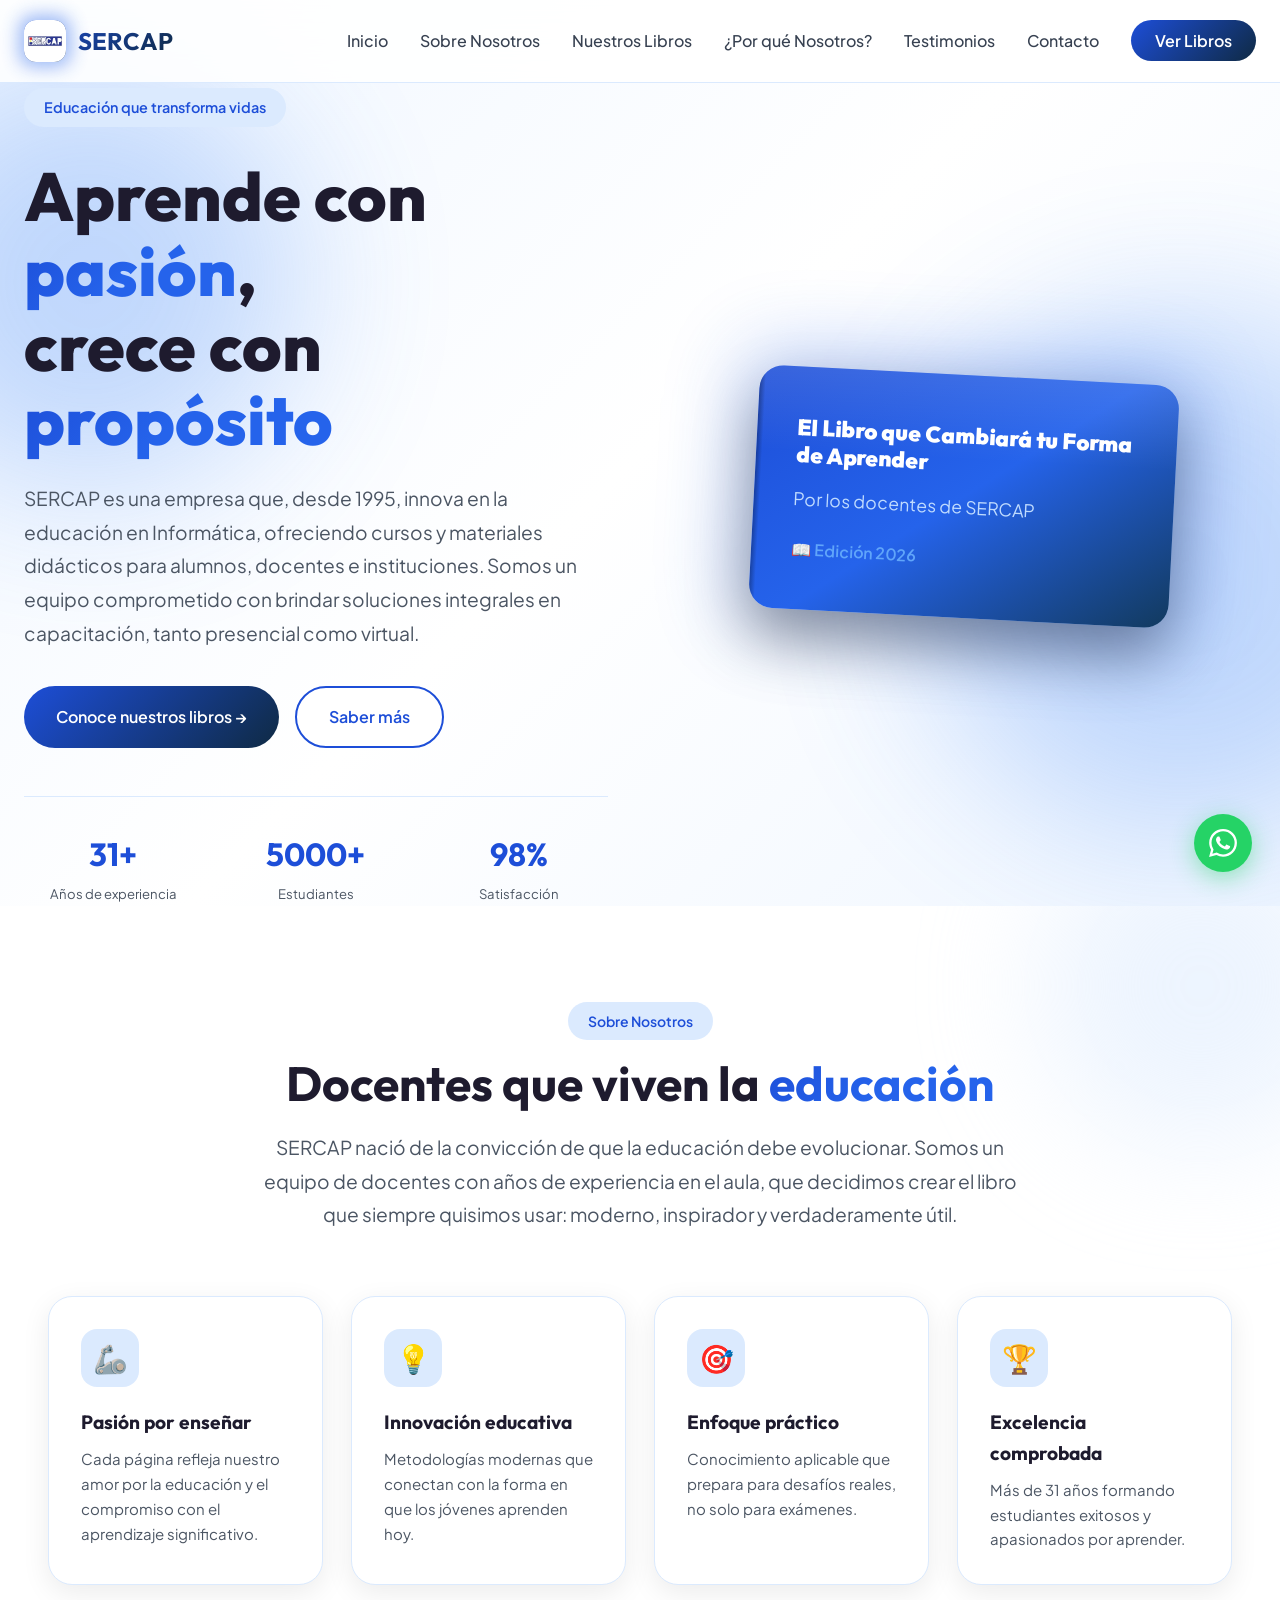
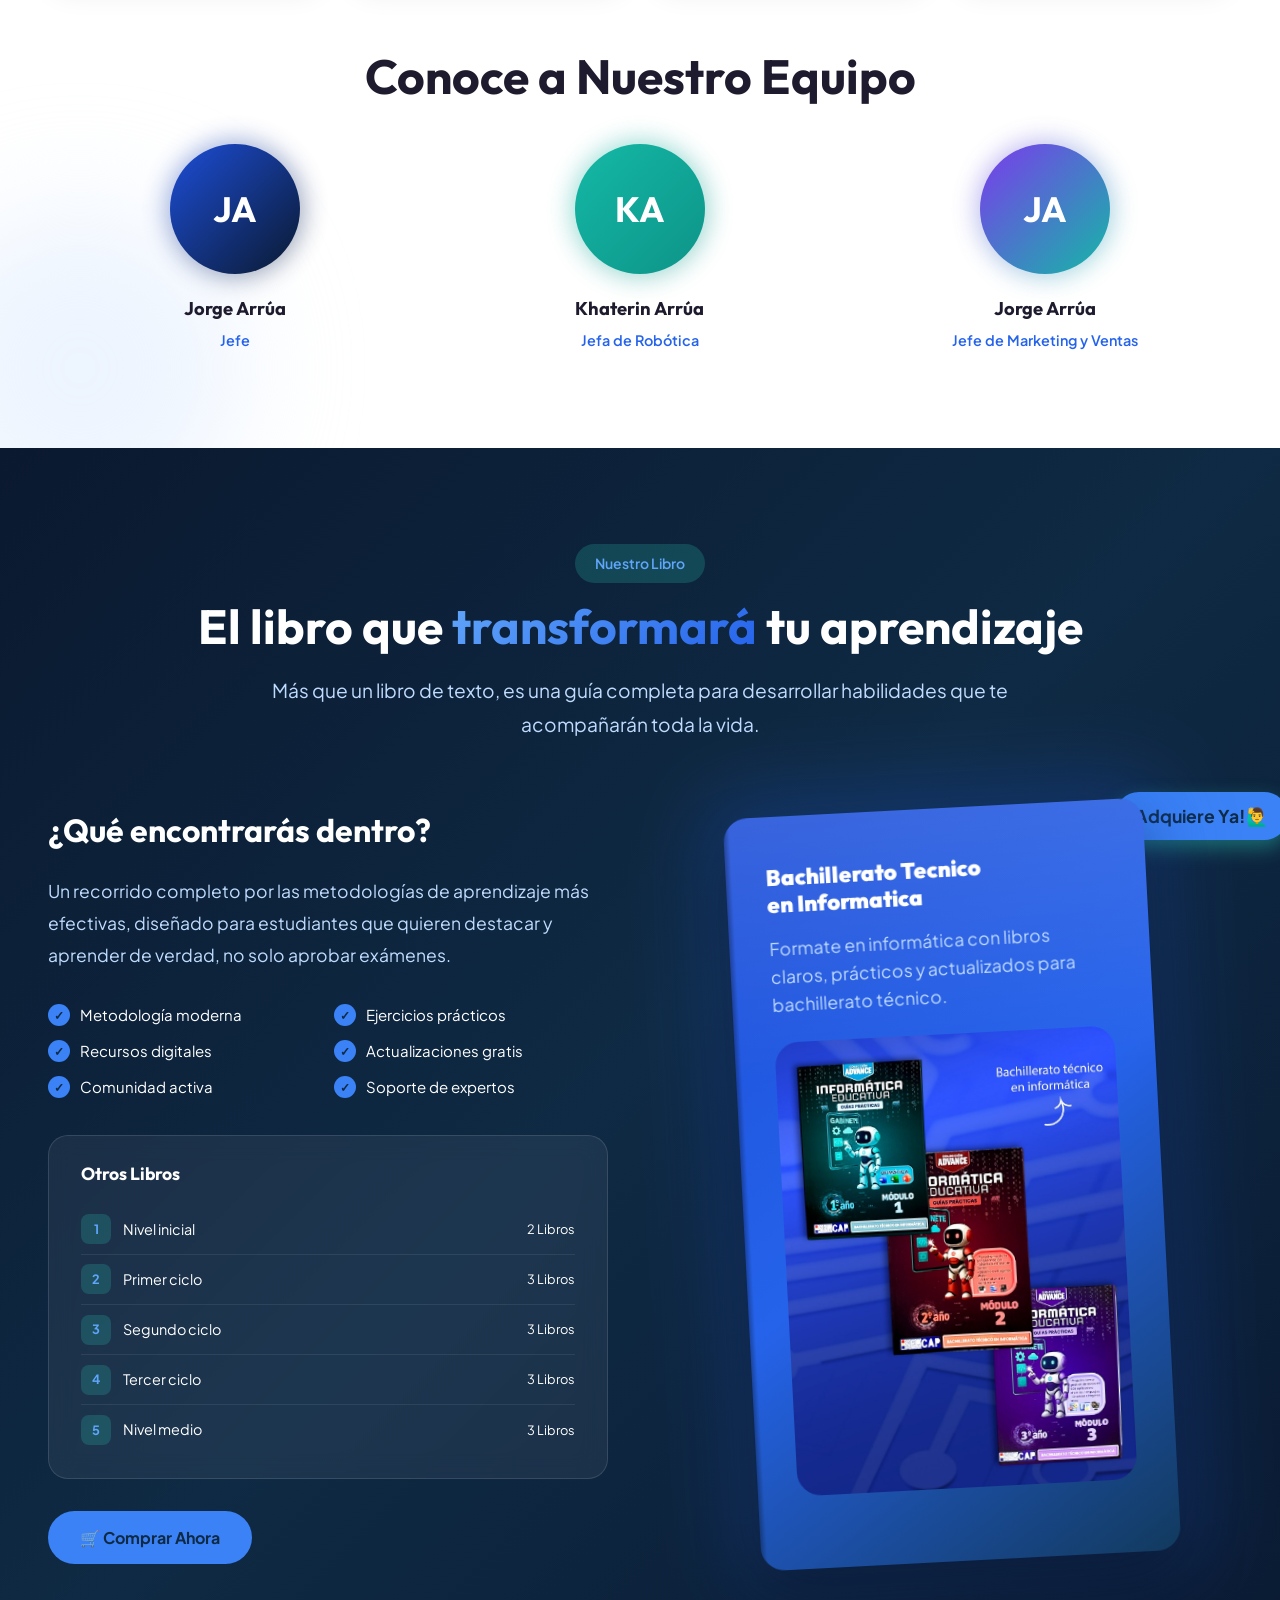
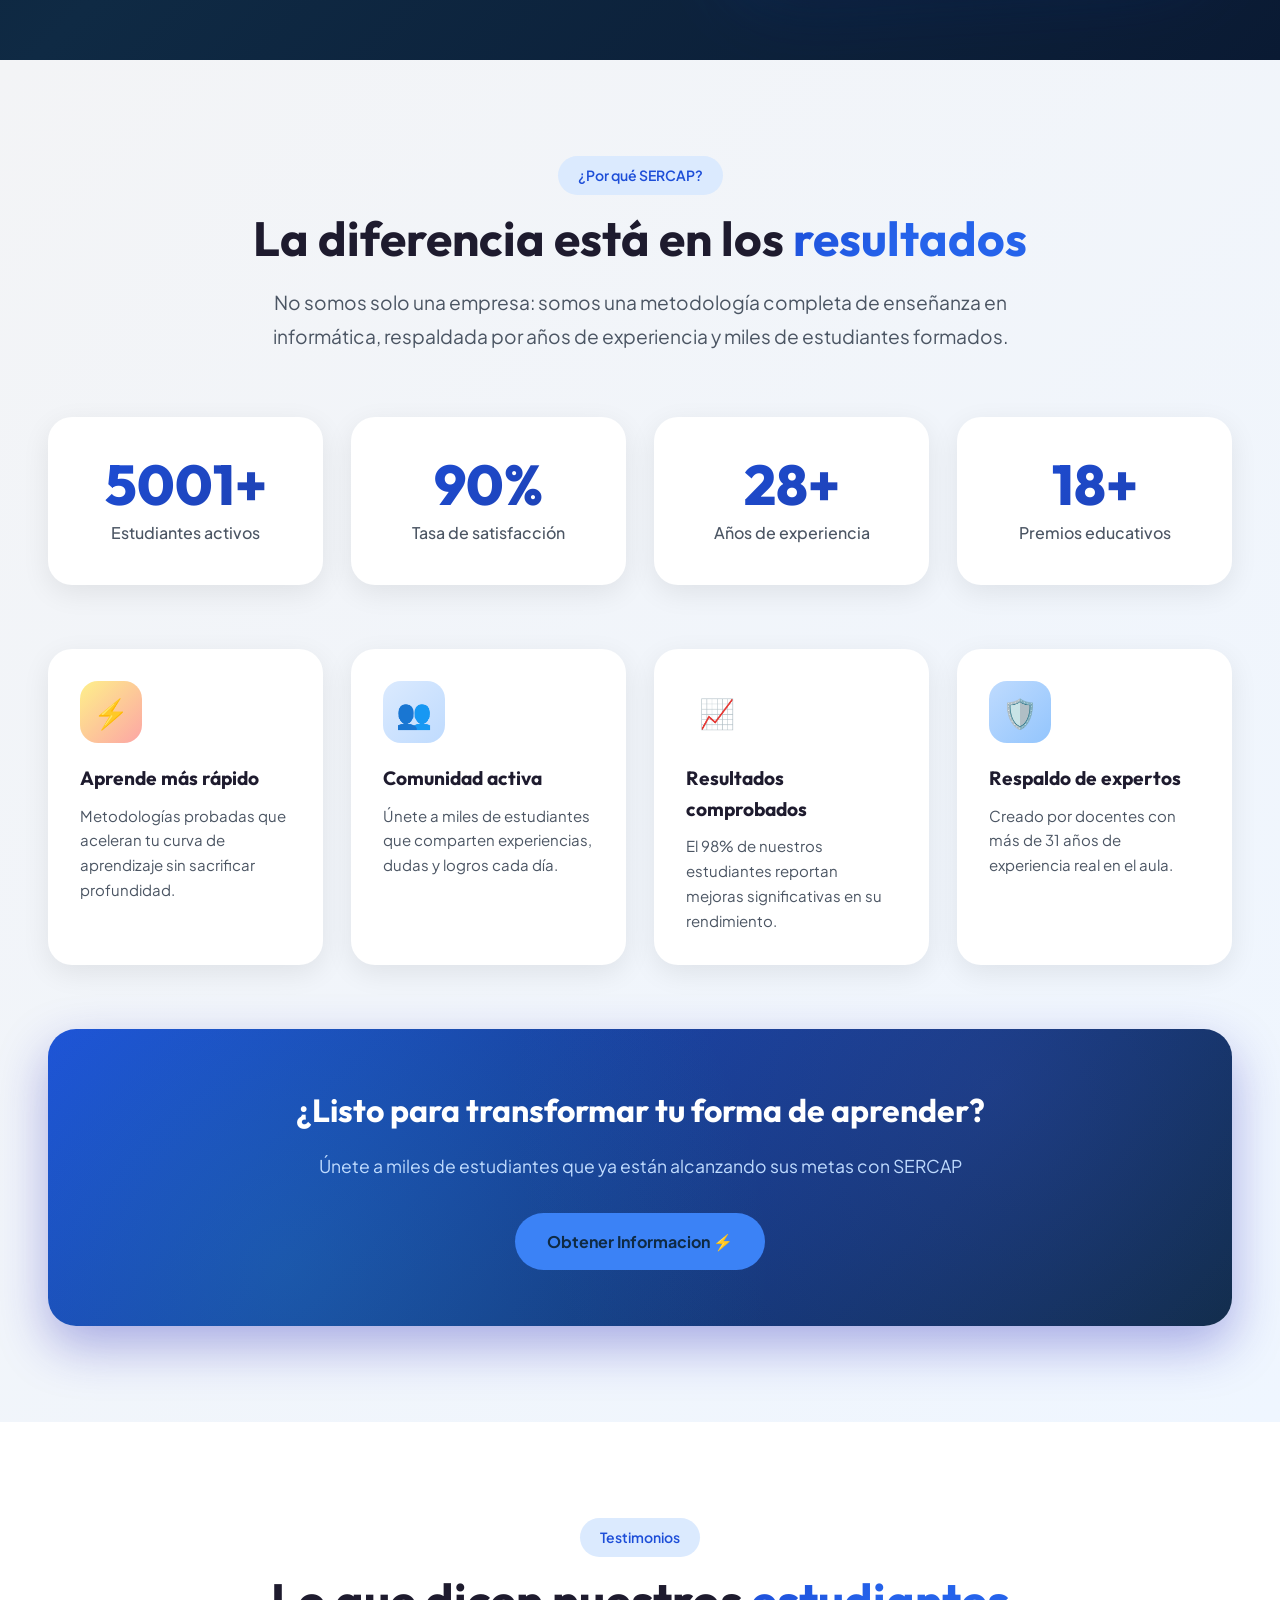
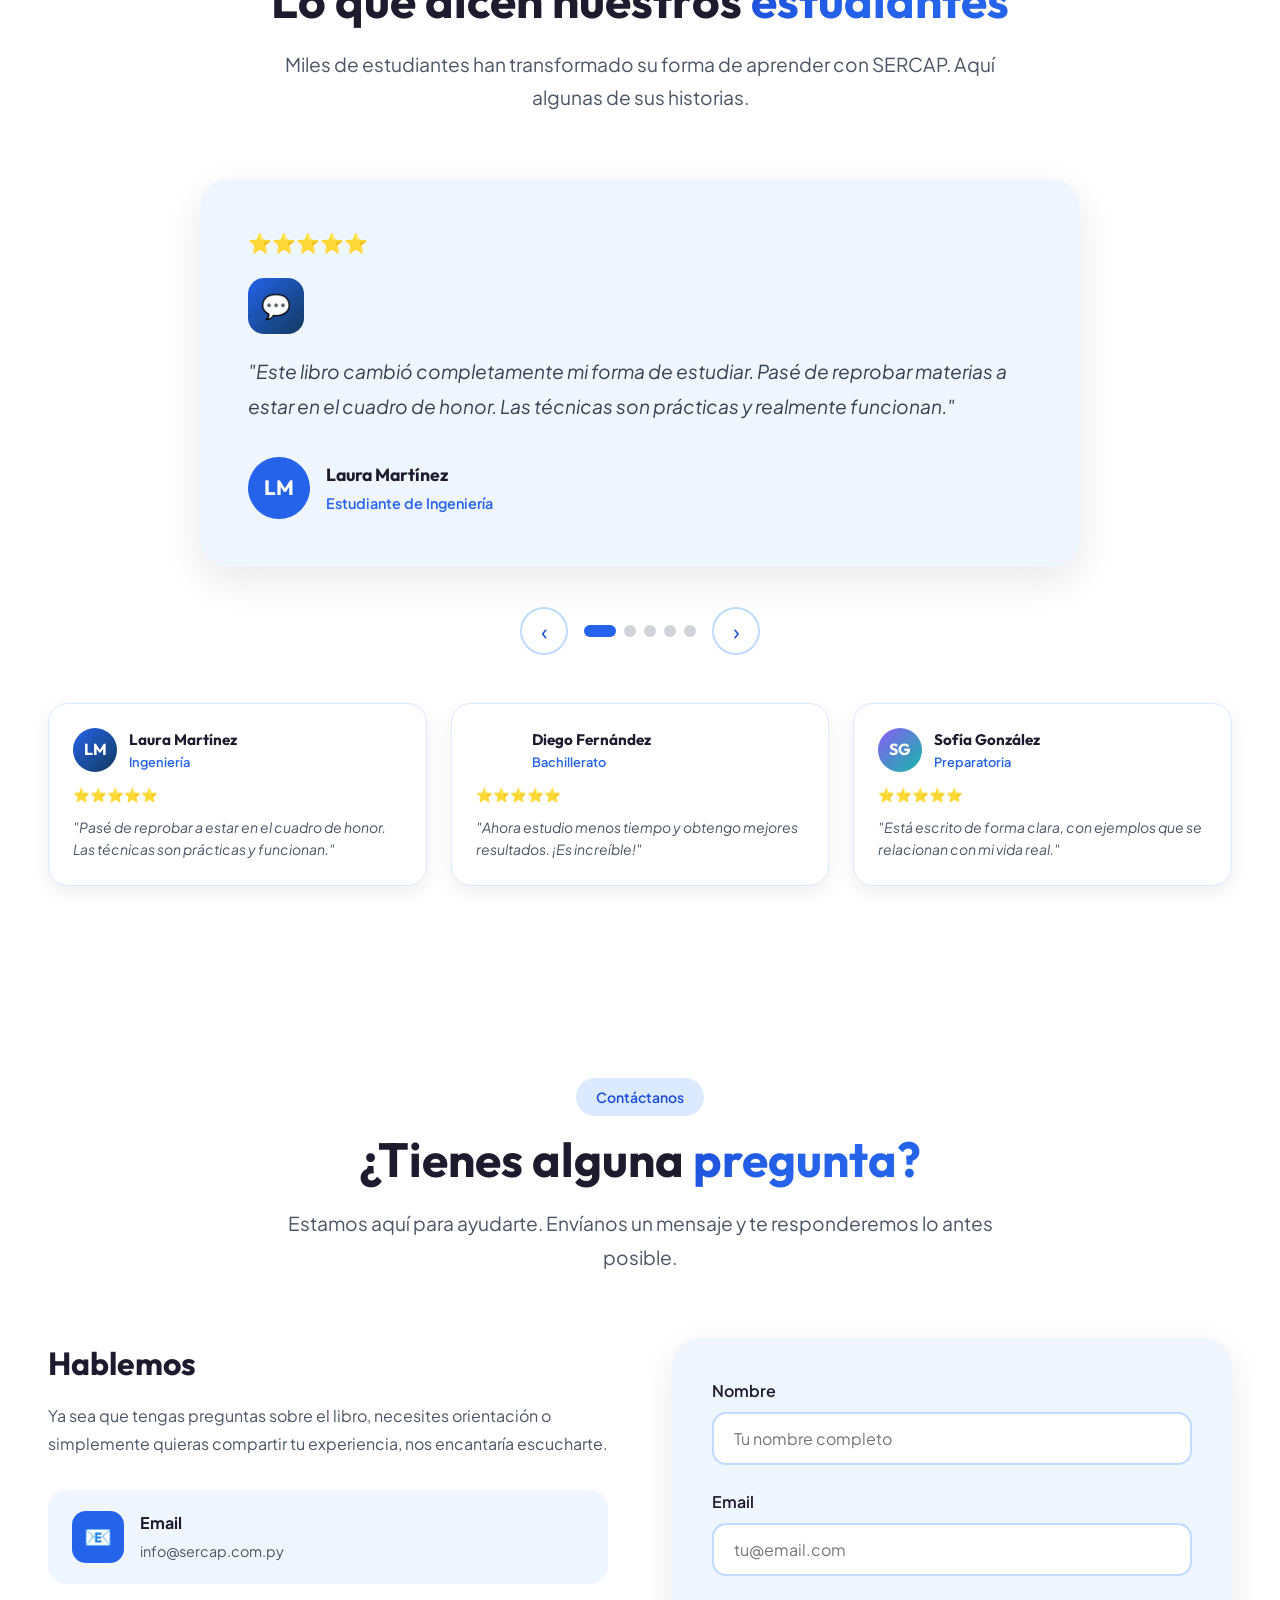
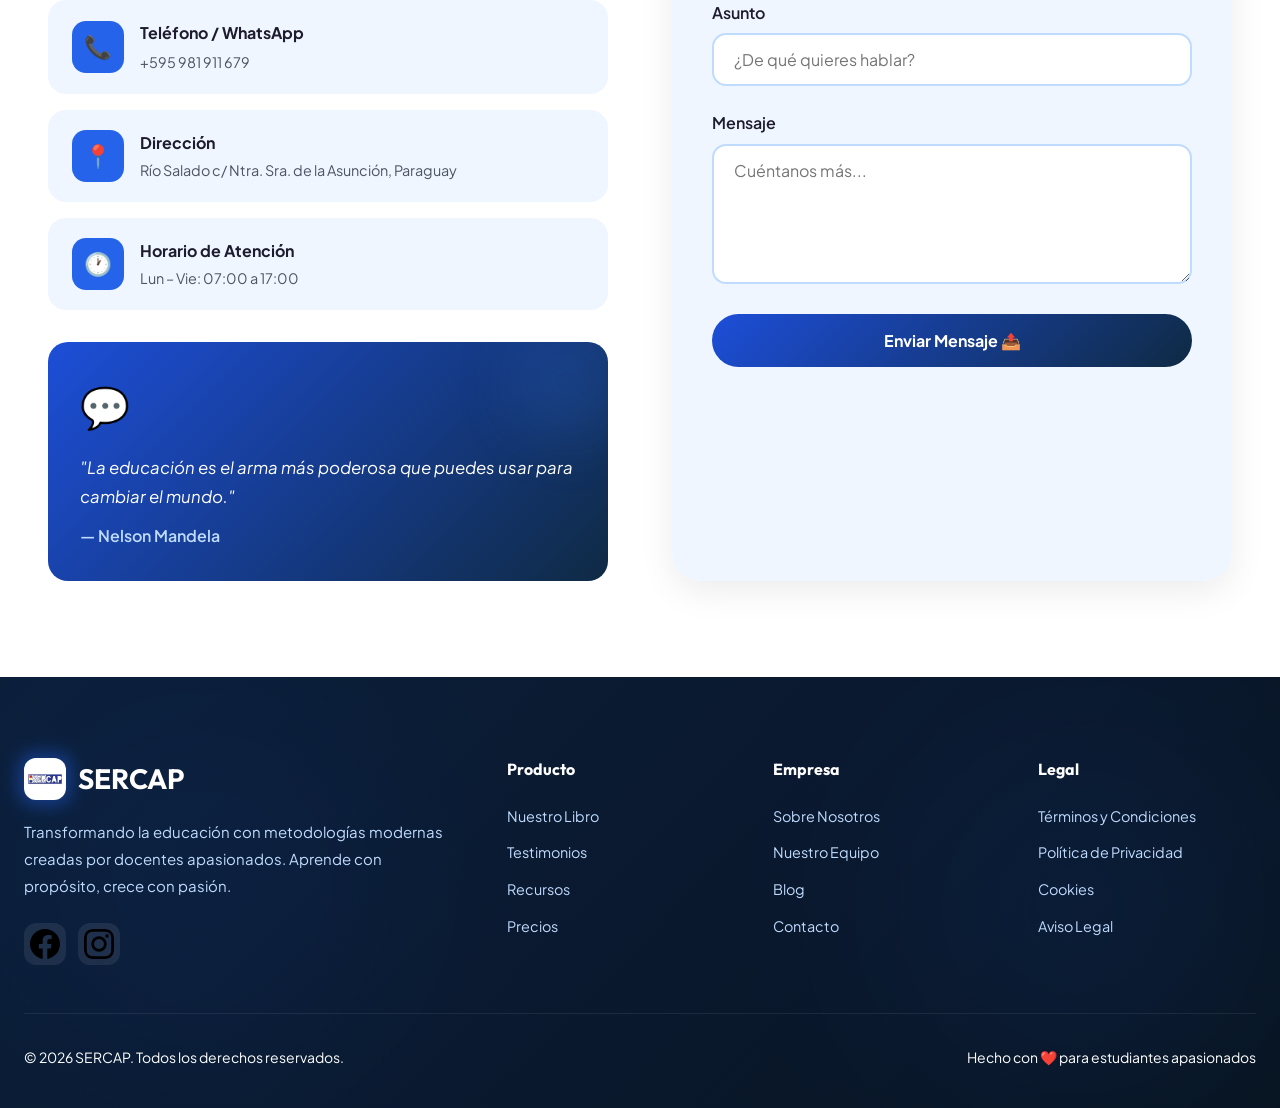
==== commit 90f89092: "Agregar datos reales de contacto, equipo y botón WhatsApp - Email: info@sercap.com.py, teléfono: +59" ====
--- a/SERCAP/index.html
+++ b/SERCAP/index.html
@@ -138,19 +138,19 @@
             <h3 class="section-title fade-in" style="text-align:center; margin-bottom:2.5rem;">Conoce a Nuestro Equipo</h3>
             <div class="team-grid">
                 <div class="team-card fade-in">
-                    <div class="team-avatar" style="background:linear-gradient(135deg,#7C3AED,#4c1d95)"></div>
-                    <p class="team-name">Nombre y Apellido</p>
-                    <p class="team-role">Fundador/a</p>
+                    <div class="team-avatar" style="background:linear-gradient(135deg,#1d4ed8,#0a192f)">JA</div>
+                    <p class="team-name">Jorge Arrúa</p>
+                    <p class="team-role">Jefe</p>
                 </div>
                 <div class="team-card fade-in" style="transition-delay:0.1s">
-                    <div class="team-avatar" style="background:linear-gradient(135deg,#14B8A6,#0D9488)"></div>
-                    <p class="team-name">Nombre y Apellido</p>
-                    <p class="team-role">Rol</p>
+                    <div class="team-avatar" style="background:linear-gradient(135deg,#14B8A6,#0D9488)">KA</div>
+                    <p class="team-name">Khaterin Arrúa</p>
+                    <p class="team-role">Jefa de Robótica</p>
                 </div>
                 <div class="team-card fade-in" style="transition-delay:0.2s">
-                    <div class="team-avatar" style="background:linear-gradient(135deg,#7C3AED,#14B8A6)"></div>
-                    <p class="team-name">Nombre y Apellido</p>
-                    <p class="team-role">Rol</p>
+                    <div class="team-avatar" style="background:linear-gradient(135deg,#7C3AED,#14B8A6)">JA</div>
+                    <p class="team-name">Jorge Arrúa</p>
+                    <p class="team-role">Jefe de Marketing y Ventas</p>
                 </div>
             </div>
         </div>
@@ -534,21 +534,28 @@
                             <div class="contact-icon">📧</div>
                             <div>
                                 <p class="contact-detail-title">Email</p>
-                                <p class="contact-detail-value">contacto@sercap.edu</p>
+                                <a href="mailto:info@sercap.com.py" class="contact-detail-value">info@sercap.com.py</a>
                             </div>
                         </div>
                         <div class="contact-info-card">
                             <div class="contact-icon">📞</div>
                             <div>
-                                <p class="contact-detail-title">Teléfono</p>
-                                <p class="contact-detail-value">+52 55 1234 5678</p>
+                                <p class="contact-detail-title">Teléfono / WhatsApp</p>
+                                <a href="tel:+595981911679" class="contact-detail-value">+595 981 911 679</a>
                             </div>
                         </div>
                         <div class="contact-info-card">
                             <div class="contact-icon">📍</div>
                             <div>
-                                <p class="contact-detail-title">Ubicación</p>
-                                <p class="contact-detail-value">Ciudad de México, México</p>
+                                <p class="contact-detail-title">Dirección</p>
+                                <p class="contact-detail-value">Río Salado c/ Ntra. Sra. de la Asunción, Paraguay</p>
+                            </div>
+                        </div>
+                        <div class="contact-info-card">
+                            <div class="contact-icon">🕐</div>
+                            <div>
+                                <p class="contact-detail-title">Horario de Atención</p>
+                                <p class="contact-detail-value">Lun – Vie: 07:00 a 17:00</p>
                             </div>
                         </div>
                     </div>
@@ -561,7 +568,7 @@
                 </div>
 
                 <!-- Formulario -->
-                <form class="contact-form fade-in" id="contactForm">
+                <form class="contact-form fade-in" id="contactForm" action="https://formspree.io/f/info@sercap.com.py" method="POST">
                     <div class="form-group">
                         <label class="form-label" for="name">Nombre</label>
                         <input type="text" id="name" class="form-input" placeholder="Tu nombre completo" required>
@@ -651,6 +658,16 @@
         </div>
     </footer>
 
+    <!-- ============================================
+         BOTÓN FLOTANTE WHATSAPP
+         ============================================ -->
+    <a href="https://wa.me/595981911679?text=Hola%20SERCAP%2C%20me%20gustar%C3%ADa%20obtener%20m%C3%A1s%20informaci%C3%B3n."
+       class="whatsapp-fab" target="_blank" rel="noopener noreferrer" aria-label="Contactar por WhatsApp">
+        <svg xmlns="http://www.w3.org/2000/svg" viewBox="0 0 24 24" fill="currentColor" width="28" height="28">
+            <path d="M17.472 14.382c-.297-.149-1.758-.867-2.03-.967-.273-.099-.471-.148-.67.15-.197.297-.767.966-.94 1.164-.173.199-.347.223-.644.075-.297-.15-1.255-.463-2.39-1.475-.883-.788-1.48-1.761-1.653-2.059-.173-.297-.018-.458.13-.606.134-.133.298-.347.446-.52.149-.174.198-.298.298-.497.099-.198.05-.371-.025-.52-.075-.149-.669-1.612-.916-2.207-.242-.579-.487-.5-.669-.51-.173-.008-.371-.01-.57-.01-.198 0-.52.074-.792.372-.272.297-1.04 1.016-1.04 2.479 0 1.462 1.065 2.875 1.213 3.074.149.198 2.096 3.2 5.077 4.487.709.306 1.262.489 1.694.625.712.227 1.36.195 1.871.118.571-.085 1.758-.719 2.006-1.413.248-.694.248-1.289.173-1.413-.074-.124-.272-.198-.57-.347m-5.421 7.403h-.004a9.87 9.87 0 01-5.031-1.378l-.361-.214-3.741.982.998-3.648-.235-.374a9.86 9.86 0 01-1.51-5.26c.001-5.45 4.436-9.884 9.888-9.884 2.64 0 5.122 1.03 6.988 2.898a9.825 9.825 0 012.893 6.994c-.003 5.45-4.437 9.884-9.885 9.884m8.413-18.297A11.815 11.815 0 0012.05 0C5.495 0 .16 5.335.157 11.892c0 2.096.547 4.142 1.588 5.945L.057 24l6.305-1.654a11.882 11.882 0 005.683 1.448h.005c6.554 0 11.89-5.335 11.893-11.893a11.821 11.821 0 00-3.48-8.413z"/>
+        </svg>
+    </a>
+
     <script src="script.js"></script>
 </body>
 </html>
--- a/SERCAP/style.css
+++ b/SERCAP/style.css
@@ -27,7 +27,7 @@
     --section-padding: 6rem 1.5rem;
 }
 * { margin: 0; padding: 0; box-sizing: border-box; }
-html { scroll-behavior: smooth; }
+html { scroll-behavior: smooth; overflow-x: hidden; }
 body {
     font-family: var(--font-body);
     color: var(--color-gray-900);
@@ -461,7 +461,7 @@
 /* ============================================
    SOBRE NOSOTROS
    ============================================ */
-.about-section { background: white; }
+.about-section { background: white; overflow: hidden; }
 .about-section .blob-top {
     position: absolute;
     top: -80px; right: -80px;
@@ -1165,6 +1165,10 @@
     .hero-content, .book-content, .contact-grid { grid-template-columns: 1fr; }
     .book-content > *:first-child { order: 2; }
     .footer-grid { grid-template-columns: 1fr 1fr; }
+    .price-badge { right: -1rem; font-size: 0.95rem; padding: 0.5rem 1rem; }
+}
+@media (max-width: 768px) {
+    .price-badge { display: none; }
 }
 @media (max-width: 768px) {
     :root { --section-padding: 4rem 1rem; }
@@ -1220,4 +1224,26 @@
 }
 @media (min-width: 1440px) {
     :root { --max-width: 1400px; }
+}
+
+/* ── WhatsApp FAB ── */
+.whatsapp-fab {
+    position: fixed;
+    bottom: 1.75rem;
+    right: 1.75rem;
+    z-index: 9999;
+    width: 58px; height: 58px;
+    border-radius: 50%;
+    background: #25D366;
+    color: #fff;
+    display: flex; align-items: center; justify-content: center;
+    box-shadow: 0 6px 24px rgba(37,211,102,.45);
+    transition: transform .3s, box-shadow .3s;
+}
+.whatsapp-fab:hover {
+    transform: scale(1.12) translateY(-3px);
+    box-shadow: 0 12px 32px rgba(37,211,102,.55);
+}
+@media (max-width: 480px) {
+    .whatsapp-fab { bottom: 1.25rem; right: 1.25rem; width: 52px; height: 52px; }
 }
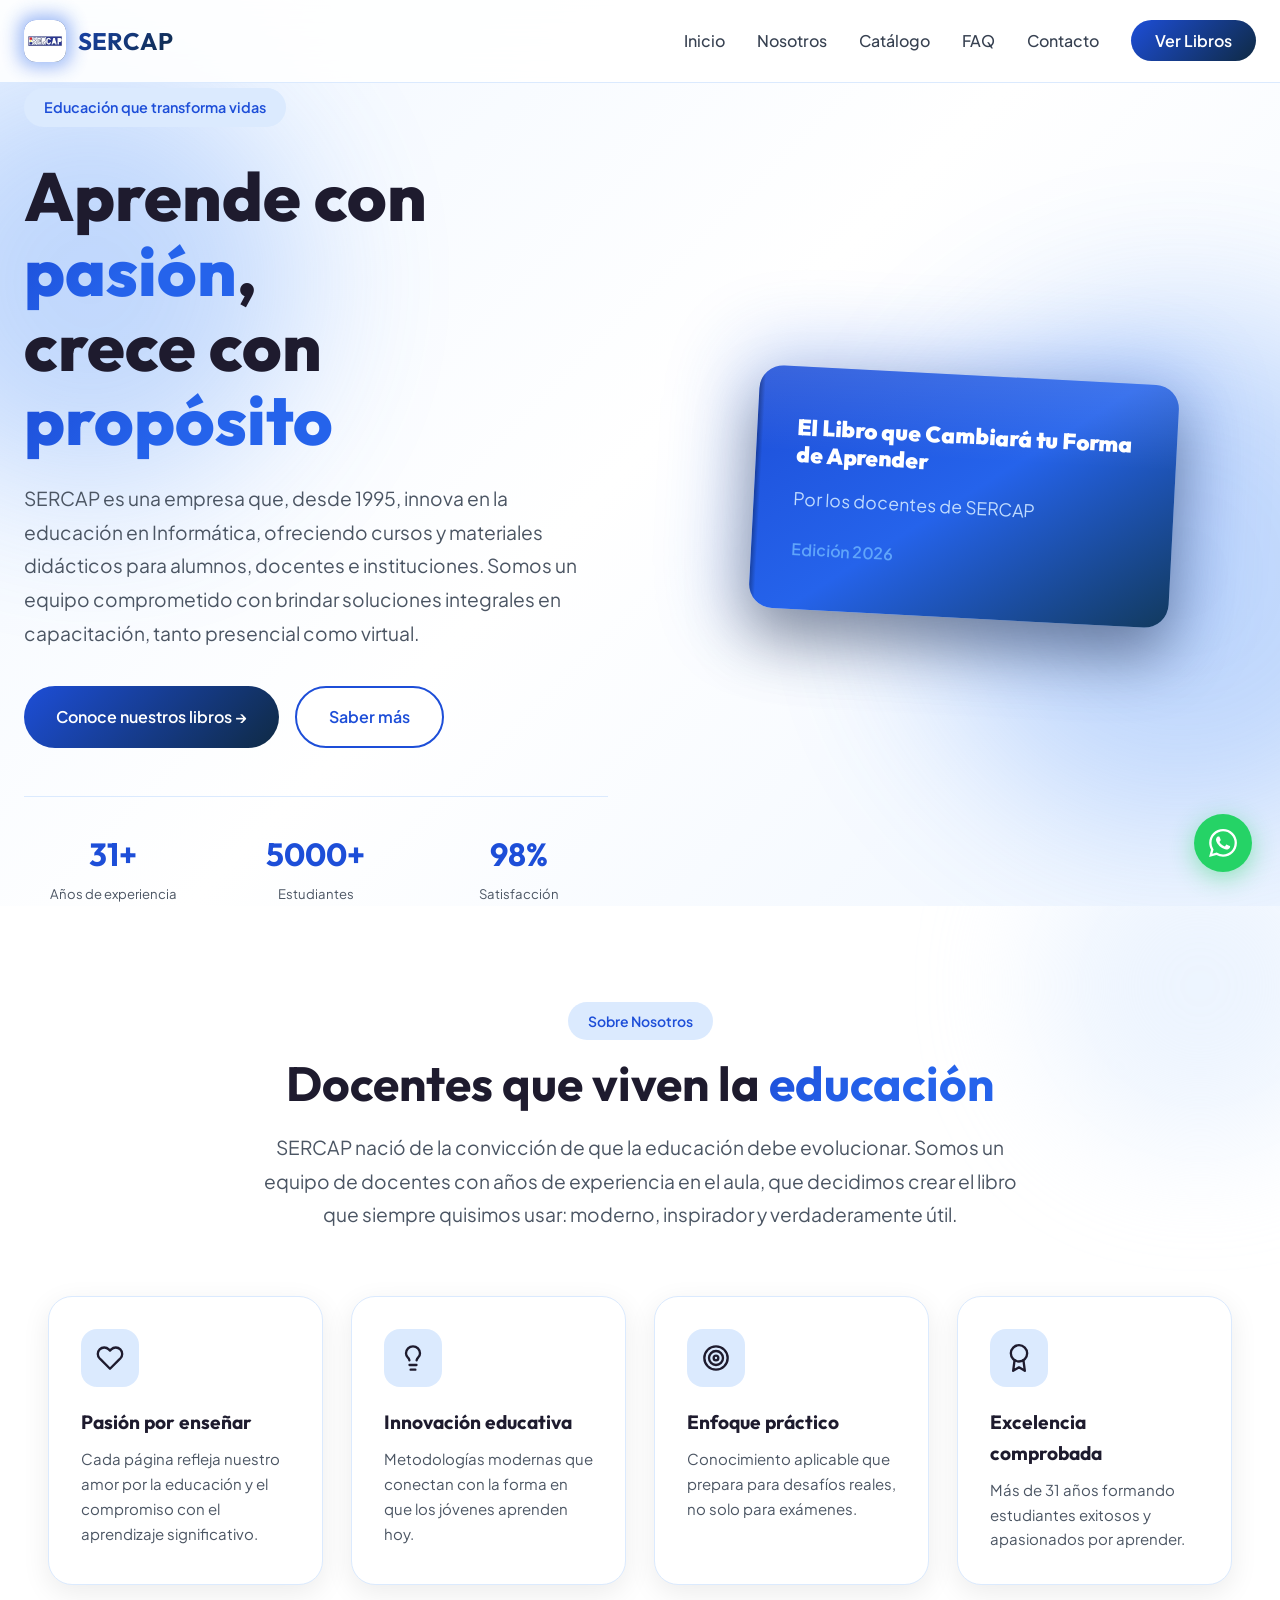
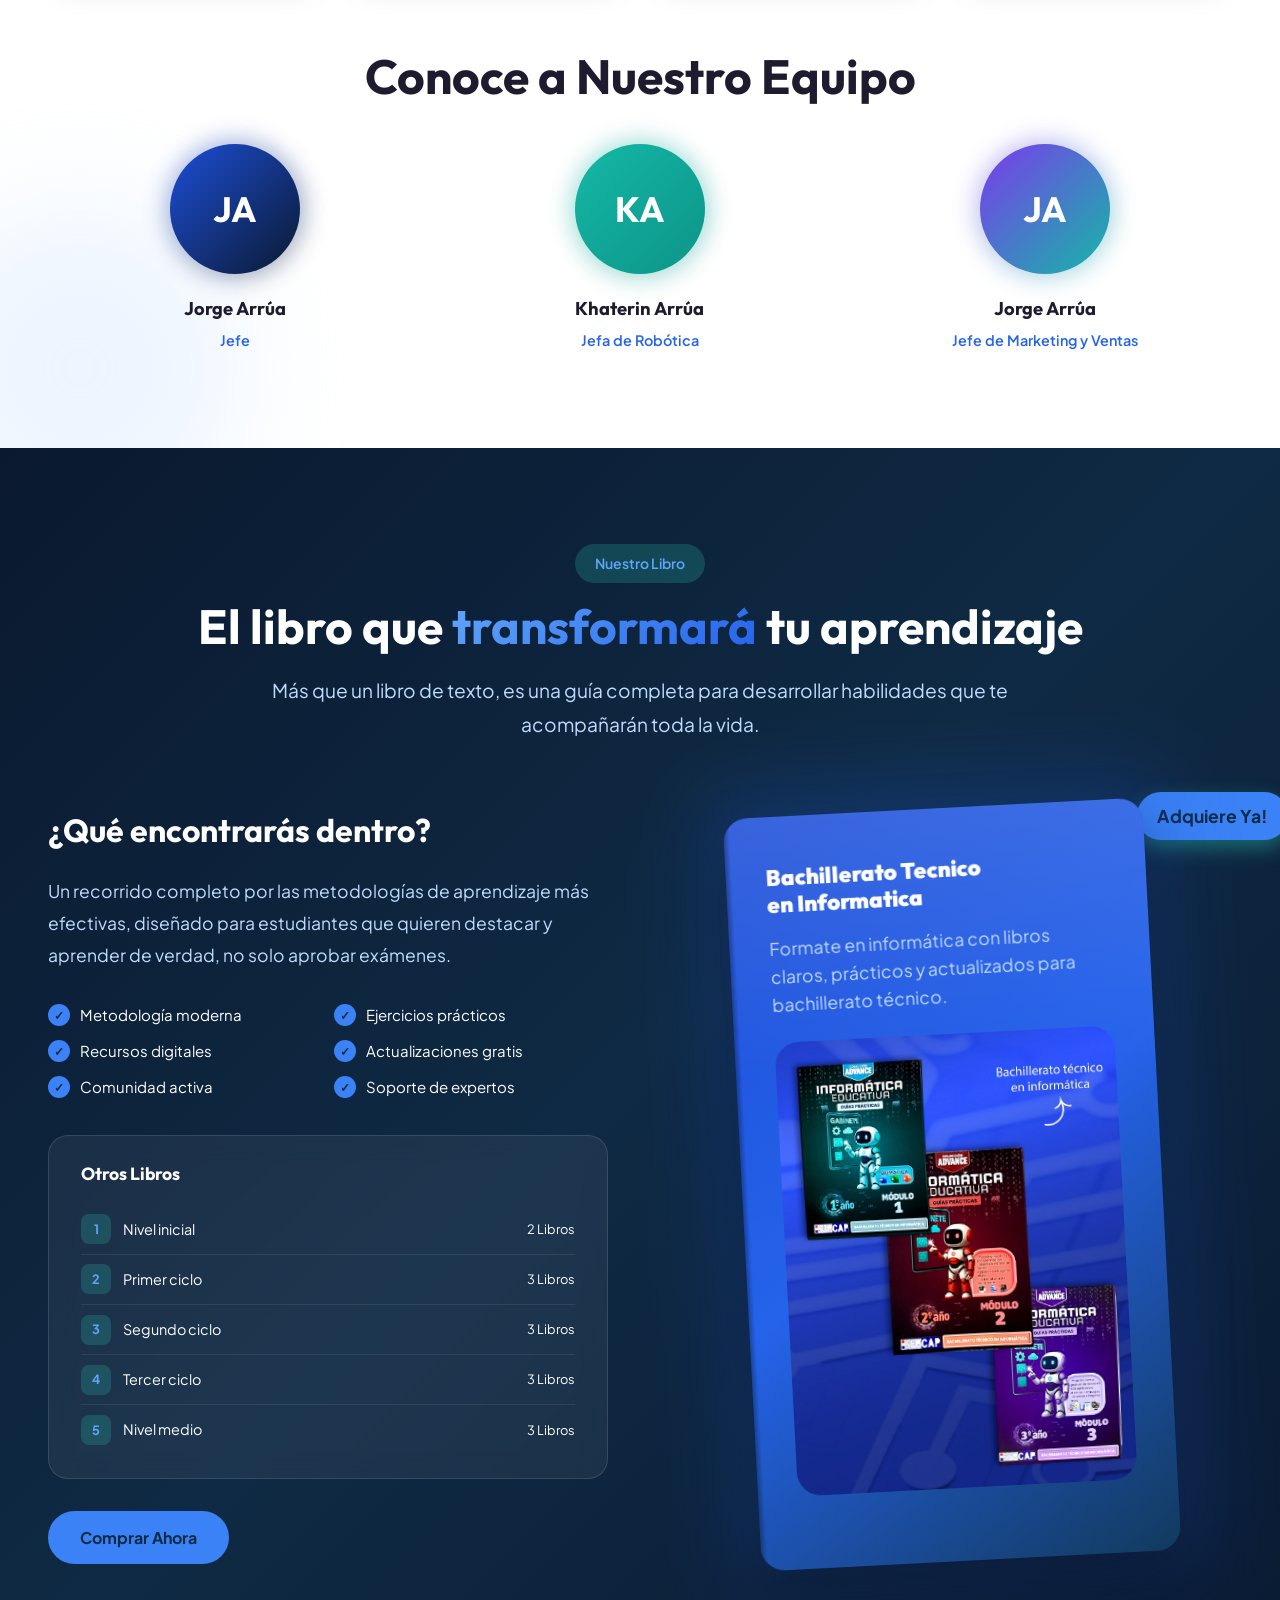
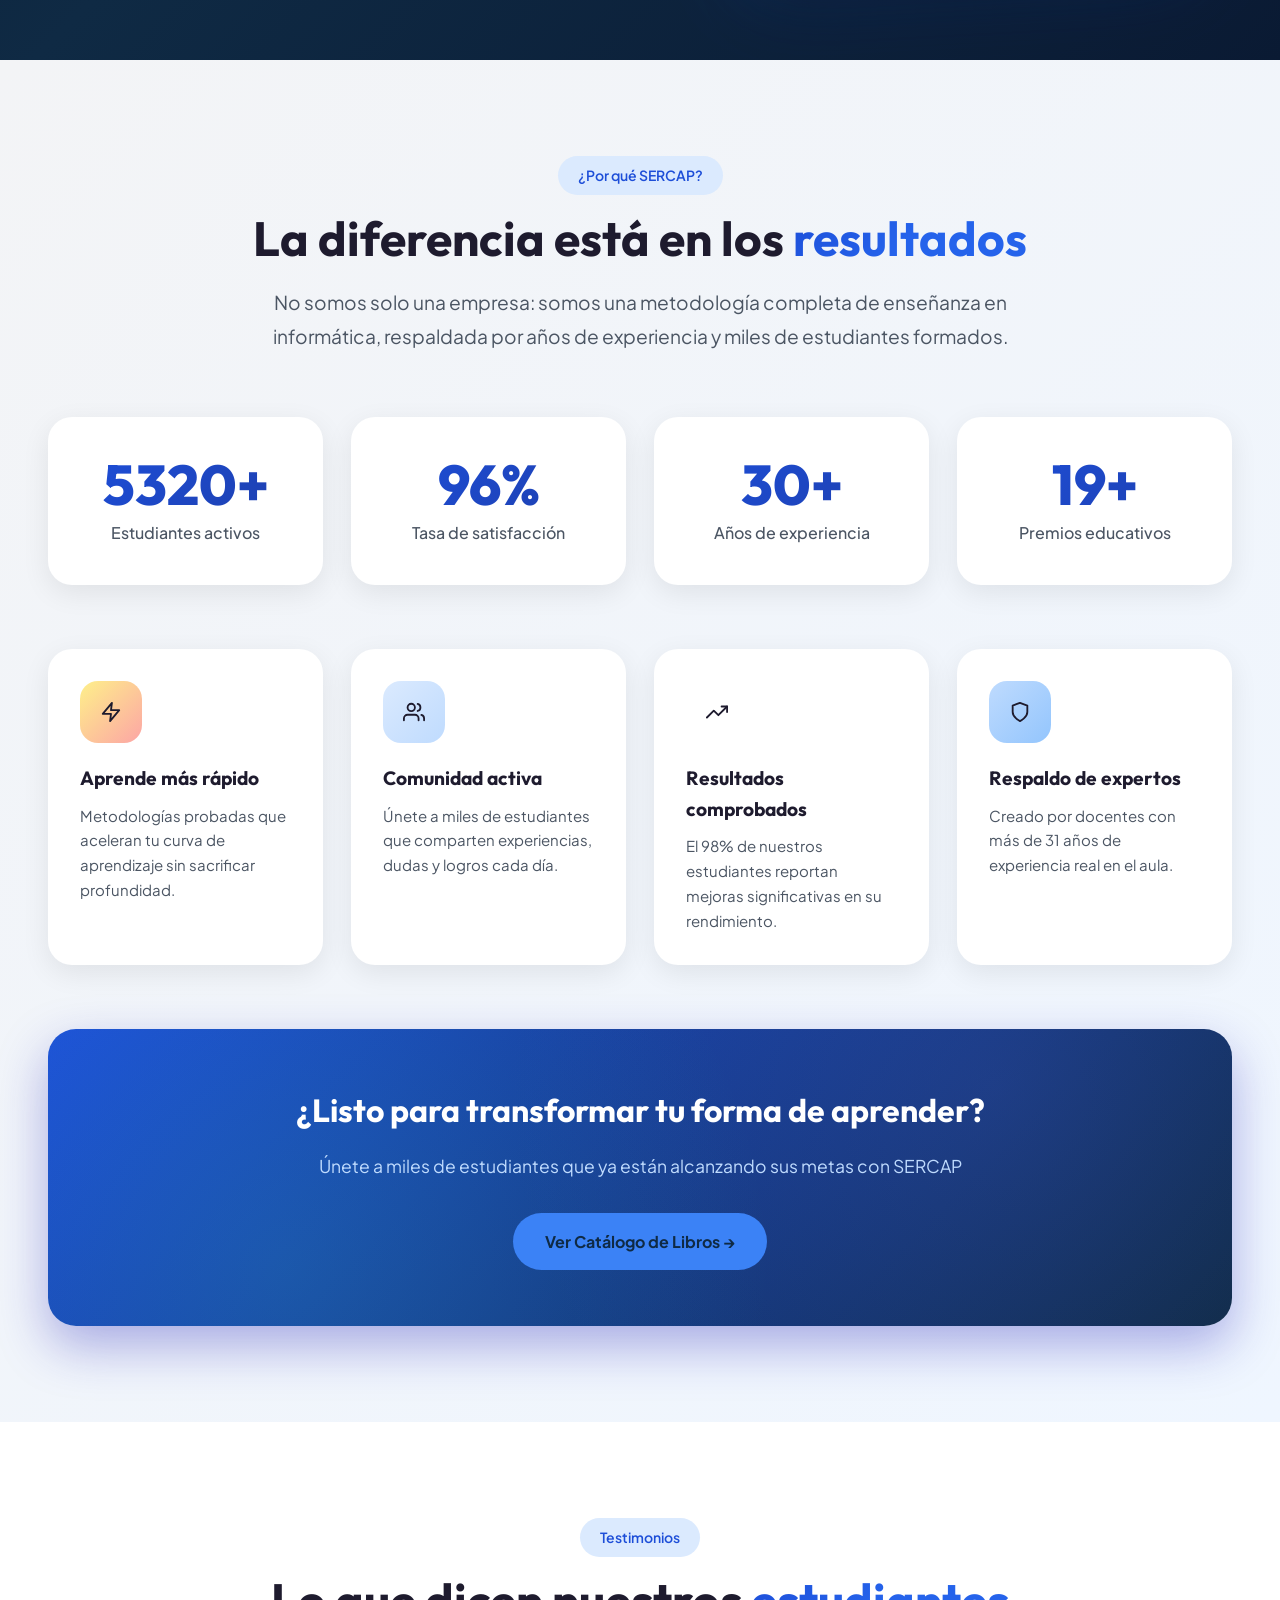
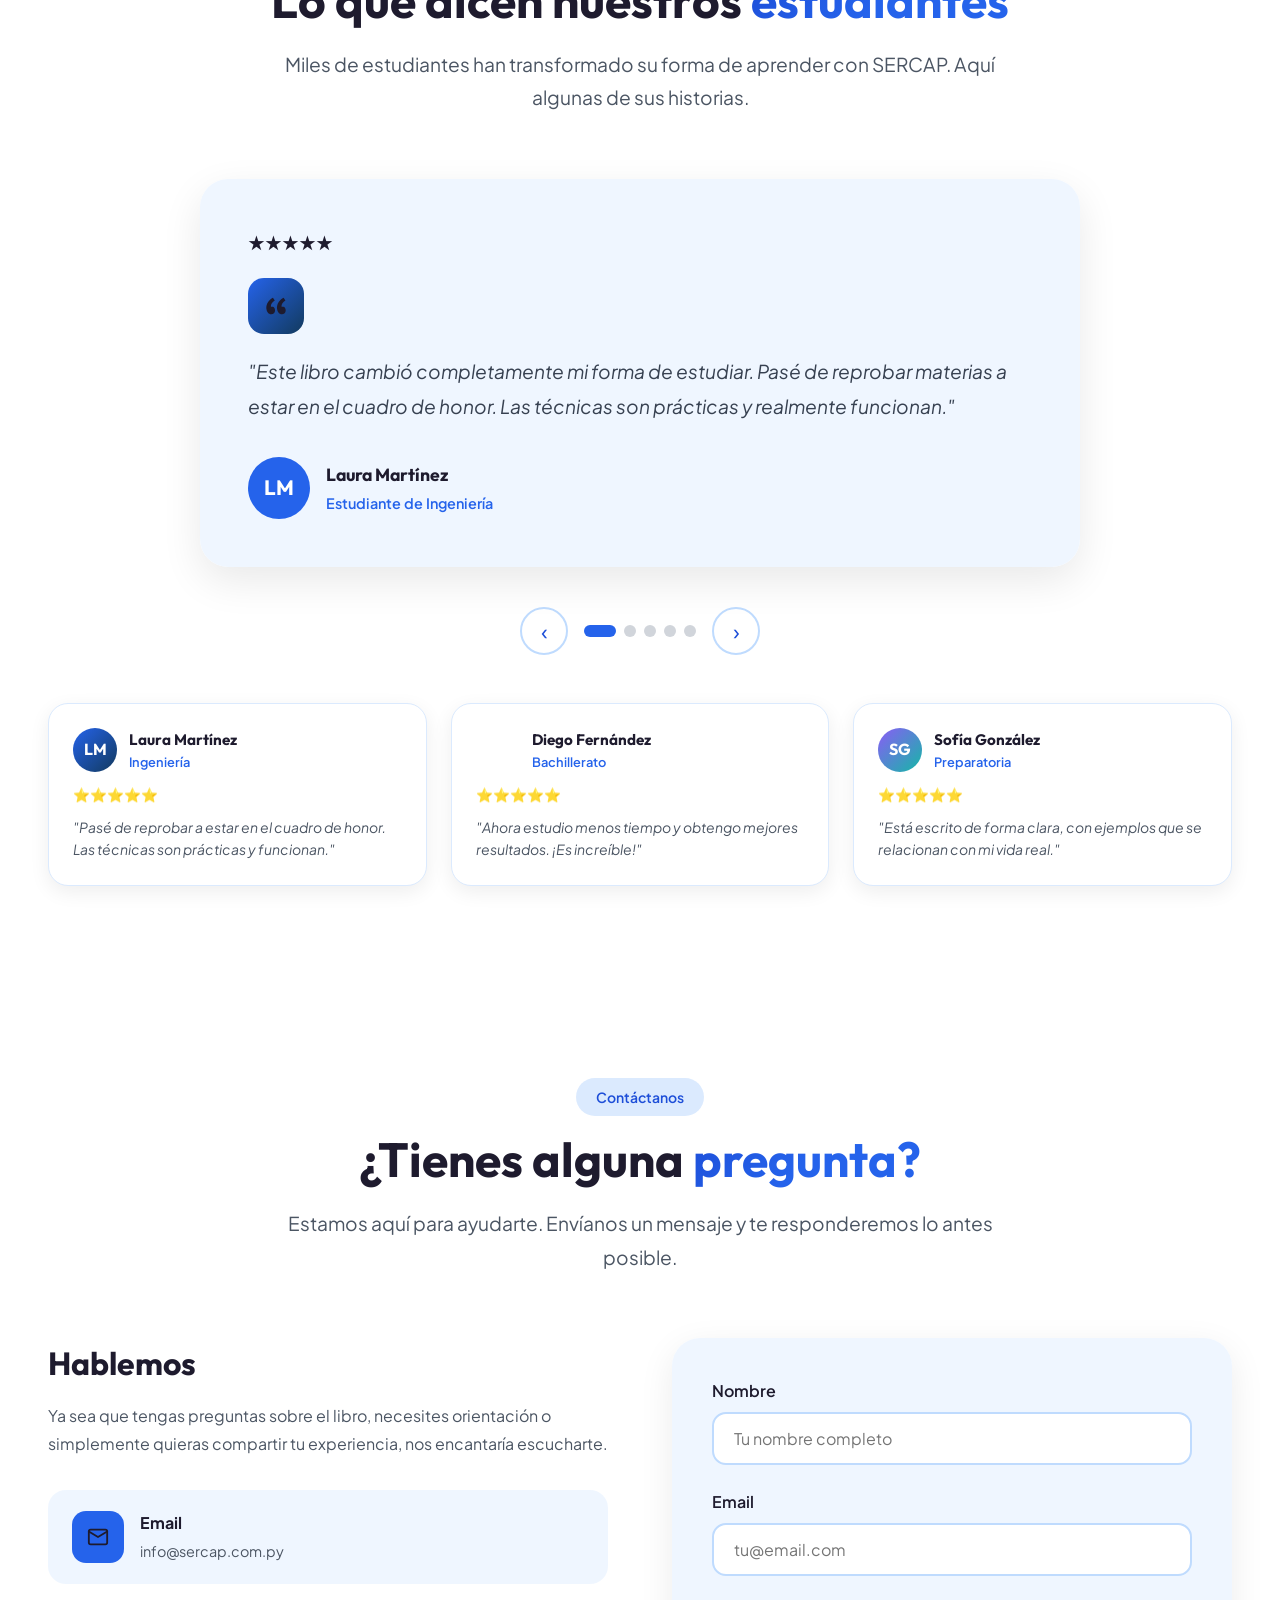
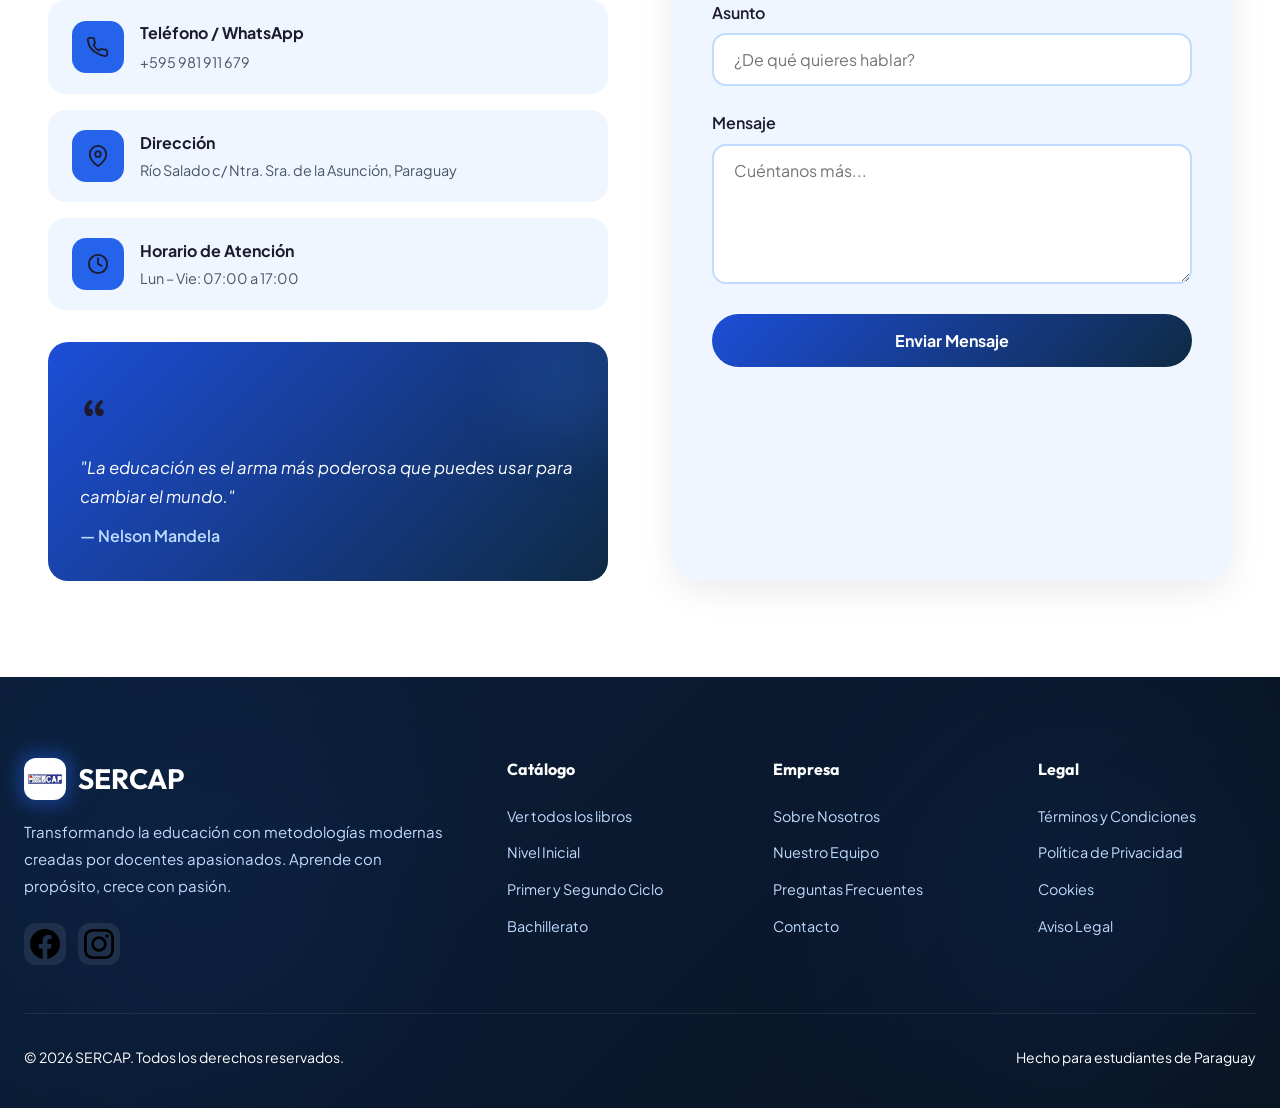
==== commit 10b02c40: "Reestructura completa del sitio: nuevas páginas, footers unificados y limpieza de emojis - Nuevas pá" ====
--- a/SERCAP/index.html
+++ b/SERCAP/index.html
@@ -24,13 +24,12 @@
             </a>
 
             <ul class="navbar-menu" id="navbarMenu">
-                <li><a href="#inicio" class="navbar-link">Inicio</a></li>
-                <li><a href="#sobre-nosotros" class="navbar-link">Sobre Nosotros</a></li>
-                <li><a href="#libro" class="navbar-link">Nuestros Libros</a></li>
-                <li><a href="#por-que" class="navbar-link">¿Por qué Nosotros?</a></li>
-                <li><a href="#testimonios" class="navbar-link">Testimonios</a></li>
-                <li><a href="#contacto" class="navbar-link">Contacto</a></li>
-                <li><a href="#libro" class="navbar-cta">Ver Libros</a></li>
+                <li><a href="index.html" class="navbar-link active">Inicio</a></li>
+                <li><a href="nosotros.html" class="navbar-link">Nosotros</a></li>
+                <li><a href="libros.html" class="navbar-link">Catálogo</a></li>
+                <li><a href="faq.html" class="navbar-link">FAQ</a></li>
+                <li><a href="contacto.html" class="navbar-link">Contacto</a></li>
+                <li><a href="libros.html" class="navbar-cta">Ver Libros</a></li>
             </ul>
 
             <button class="navbar-toggle" id="navbarToggle" aria-label="Toggle navigation">
@@ -59,7 +58,7 @@
                     </p>
 
                     <div class="hero-buttons">
-                        <a href="#libro" class="btn-primary">Conoce nuestros libros →</a>
+                        <a href="libros.html" class="btn-primary">Conoce nuestros libros →</a>
                         <a href="#sobre-nosotros" class="btn-secondary">Saber más</a>
                     </div>
 
@@ -84,8 +83,8 @@
                         <div class="book-cover">
                             <h2 class="book-cover-title">El Libro que Cambiará tu Forma de Aprender</h2>
                             <p class="book-cover-author">Por los docentes de SERCAP</p>
-                            <div class="book-cover-badge">📖 Edición 2026</div>
-                            <div class="book-cover-star">✨</div>
+                            <div class="book-cover-badge">Edición 2026</div>
+                            <div class="book-cover-star"></div>
                         </div>
                     </div>
                 </div>
@@ -113,22 +112,22 @@
 
             <div class="values-grid">
                 <div class="value-card fade-in">
-                    <div class="value-icon">🦾</div>
+                    <div class="value-icon"><svg viewBox="0 0 24 24" fill="none" stroke="currentColor" stroke-width="2" stroke-linecap="round" stroke-linejoin="round" width="28" height="28" aria-hidden="true"><path d="M20.84 4.61a5.5 5.5 0 00-7.78 0L12 5.67l-1.06-1.06a5.5 5.5 0 00-7.78 7.78l1.06 1.06L12 21.23l7.78-7.78 1.06-1.06a5.5 5.5 0 000-7.78z"/></svg></div>
                     <h3 class="value-title">Pasión por enseñar</h3>
                     <p class="value-description">Cada página refleja nuestro amor por la educación y el compromiso con el aprendizaje significativo.</p>
                 </div>
                 <div class="value-card fade-in" style="transition-delay:0.1s">
-                    <div class="value-icon">💡</div>
+                    <div class="value-icon"><svg viewBox="0 0 24 24" fill="none" stroke="currentColor" stroke-width="2" stroke-linecap="round" stroke-linejoin="round" width="28" height="28" aria-hidden="true"><line x1="9" y1="18" x2="15" y2="18"/><line x1="10" y1="22" x2="14" y2="22"/><path d="M15.09 14c.18-.98.65-1.74 1.41-2.5A4.65 4.65 0 0018 8 6 6 0 006 8c0 1 .23 2.23 1.5 3.5A4.61 4.61 0 018.91 14"/></svg></div>
                     <h3 class="value-title">Innovación educativa</h3>
                     <p class="value-description">Metodologías modernas que conectan con la forma en que los jóvenes aprenden hoy.</p>
                 </div>
                 <div class="value-card fade-in" style="transition-delay:0.2s">
-                    <div class="value-icon">🎯</div>
+                    <div class="value-icon"><svg viewBox="0 0 24 24" fill="none" stroke="currentColor" stroke-width="2" stroke-linecap="round" stroke-linejoin="round" width="28" height="28" aria-hidden="true"><circle cx="12" cy="12" r="10"/><circle cx="12" cy="12" r="6"/><circle cx="12" cy="12" r="2"/></svg></div>
                     <h3 class="value-title">Enfoque práctico</h3>
                     <p class="value-description">Conocimiento aplicable que prepara para desafíos reales, no solo para exámenes.</p>
                 </div>
                 <div class="value-card fade-in" style="transition-delay:0.3s">
-                    <div class="value-icon">🏆</div>
+                    <div class="value-icon"><svg viewBox="0 0 24 24" fill="none" stroke="currentColor" stroke-width="2" stroke-linecap="round" stroke-linejoin="round" width="28" height="28" aria-hidden="true"><circle cx="12" cy="8" r="7"/><polyline points="8.21 13.89 7 23 12 20 17 23 15.79 13.88"/></svg></div>
                     <h3 class="value-title">Excelencia comprobada</h3>
                     <p class="value-description">Más de 31 años formando estudiantes exitosos y apasionados por aprender.</p>
                 </div>
@@ -218,14 +217,14 @@
 
                     <div class="book-cta-group">
                         <a href="./libros.html">
-                            <button class="btn-teal">🛒 Comprar Ahora</button>
+                            <button class="btn-teal">Comprar Ahora</button>
                         </a>
                     </div>
                 </div>
 
                 <!-- Mockup del libro -->
                 <div class="fade-in" style="position:relative;">
-                    <div class="price-badge">Adquiere Ya!🙋‍♂️</div>
+                    <div class="price-badge">Adquiere Ya!</div>
                     <div class="book-mockup" style="transform:rotate(-3deg);">
                         <div class="book-cover">
                             <h2 class="book-cover-title">Bachillerato Tecnico <br> en Informatica</h2>
@@ -275,22 +274,22 @@
             <!-- Beneficios -->
             <div class="benefits-grid">
                 <div class="benefit-card fade-in">
-                    <div class="benefit-icon" style="background:linear-gradient(135deg,#FEF08A,#FCA5A5)">⚡</div>
+                    <div class="benefit-icon" style="background:linear-gradient(135deg,#FEF08A,#FCA5A5)"><svg viewBox="0 0 24 24" fill="none" stroke="currentColor" stroke-width="2" stroke-linecap="round" stroke-linejoin="round" width="22" height="22" aria-hidden="true"><polygon points="13 2 3 14 12 14 11 22 21 10 12 10 13 2"/></svg></div>
                     <h3 class="benefit-title">Aprende más rápido</h3>
                     <p class="benefit-description">Metodologías probadas que aceleran tu curva de aprendizaje sin sacrificar profundidad.</p>
                 </div>
                 <div class="benefit-card fade-in" style="transition-delay:0.1s">
-                    <div class="benefit-icon" style="background:linear-gradient(135deg,var(--color-purple-100),var(--color-purple-200))">👥</div>
+                    <div class="benefit-icon" style="background:linear-gradient(135deg,var(--color-purple-100),var(--color-purple-200))"><svg viewBox="0 0 24 24" fill="none" stroke="currentColor" stroke-width="2" stroke-linecap="round" stroke-linejoin="round" width="22" height="22" aria-hidden="true"><path d="M17 21v-2a4 4 0 00-4-4H5a4 4 0 00-4 4v2"/><circle cx="9" cy="7" r="4"/><path d="M23 21v-2a4 4 0 00-3-3.87"/><path d="M16 3.13a4 4 0 010 7.75"/></svg></div>
                     <h3 class="benefit-title">Comunidad activa</h3>
                     <p class="benefit-description">Únete a miles de estudiantes que comparten experiencias, dudas y logros cada día.</p>
                 </div>
                 <div class="benefit-card fade-in" style="transition-delay:0.2s">
-                    <div class="benefit-icon" style="background:linear-gradient(135deg,var(--color-teal-100),var(--color-teal-200))">📈</div>
+                    <div class="benefit-icon" style="background:linear-gradient(135deg,var(--color-teal-100),var(--color-teal-200))"><svg viewBox="0 0 24 24" fill="none" stroke="currentColor" stroke-width="2" stroke-linecap="round" stroke-linejoin="round" width="22" height="22" aria-hidden="true"><polyline points="23 6 13.5 15.5 8.5 10.5 1 18"/><polyline points="17 6 23 6 23 12"/></svg></div>
                     <h3 class="benefit-title">Resultados comprobados</h3>
                     <p class="benefit-description">El 98% de nuestros estudiantes reportan mejoras significativas en su rendimiento.</p>
                 </div>
                 <div class="benefit-card fade-in" style="transition-delay:0.3s">
-                    <div class="benefit-icon" style="background:linear-gradient(135deg,#BFDBFE,#93C5FD)">🛡️</div>
+                    <div class="benefit-icon" style="background:linear-gradient(135deg,#BFDBFE,#93C5FD)"><svg viewBox="0 0 24 24" fill="none" stroke="currentColor" stroke-width="2" stroke-linecap="round" stroke-linejoin="round" width="22" height="22" aria-hidden="true"><path d="M12 22s8-4 8-10V5l-8-3-8 3v7c0 6 8 10 8 10z"/></svg></div>
                     <h3 class="benefit-title">Respaldo de expertos</h3>
                     <p class="benefit-description">Creado por docentes con más de 31 años de experiencia real en el aula.</p>
                 </div>
@@ -300,7 +299,7 @@
             <div class="cta-banner fade-in">
                 <h3>¿Listo para transformar tu forma de aprender?</h3>
                 <p>Únete a miles de estudiantes que ya están alcanzando sus metas con SERCAP</p>
-                <a href="#libro" class="btn-teal">Obtener Informacion ⚡</a>
+                <a href="libros.html" class="btn-teal">Ver Catálogo de Libros →</a>
             </div>
         </div>
     </section>
@@ -323,8 +322,8 @@
             <!-- Carrusel principal -->
             <div class="testimonial-carousel fade-in">
                 <div class="testimonial-card active" data-slide="0">
-                    <div class="testimonial-stars">⭐⭐⭐⭐⭐</div>
-                    <div class="testimonial-quote-icon">💬</div>
+                    <div class="testimonial-stars">★★★★★</div>
+                    <div class="testimonial-quote-icon"><svg viewBox="0 0 24 24" fill="currentColor" width="28" height="28" aria-hidden="true"><path d="M11.192 15.757c0-.88-.23-1.618-.69-2.217-.326-.412-.768-.683-1.327-.812-.55-.128-1.07-.137-1.54-.028-.16-.95.1-1.956.76-3.022.66-1.065 1.515-1.867 2.558-2.403L9.373 5c-.8.396-1.56.898-2.26 1.505-.71.607-1.34 1.305-1.9 2.094s-.98 1.68-1.25 2.69-.346 2.04-.217 3.1c.168 1.4.62 2.52 1.356 3.35.735.84 1.652 1.26 2.748 1.26.965 0 1.766-.29 2.4-.878.628-.576.94-1.365.94-2.368zm9.122 0c0-.88-.23-1.618-.69-2.217-.326-.42-.77-.692-1.327-.817-.56-.124-1.074-.13-1.54-.022-.16-.95.09-1.946.76-3.022.66-1.065 1.515-1.867 2.558-2.403L18.49 5c-.8.396-1.555.898-2.26 1.505-.708.607-1.34 1.305-1.894 2.094-.556.79-.97 1.68-1.24 2.69-.273 1-.345 2.04-.217 3.1.168 1.4.62 2.52 1.356 3.35.735.84 1.652 1.26 2.748 1.26.965 0 1.766-.29 2.4-.878.628-.576.94-1.365.94-2.368z"/></svg></div>
                     <p class="testimonial-text">"Este libro cambió completamente mi forma de estudiar. Pasé de reprobar materias a estar en el cuadro de honor. Las técnicas son prácticas y realmente funcionan."</p>
                     <div class="testimonial-author">
                         <div class="author-avatar">LM</div>
@@ -336,8 +335,8 @@
                 </div>
 
                 <div class="testimonial-card" data-slide="1">
-                    <div class="testimonial-stars">⭐⭐⭐⭐⭐</div>
-                    <div class="testimonial-quote-icon">💬</div>
+                    <div class="testimonial-stars">★★★★★</div>
+                    <div class="testimonial-quote-icon"><svg viewBox="0 0 24 24" fill="currentColor" width="28" height="28" aria-hidden="true"><path d="M11.192 15.757c0-.88-.23-1.618-.69-2.217-.326-.412-.768-.683-1.327-.812-.55-.128-1.07-.137-1.54-.028-.16-.95.1-1.956.76-3.022.66-1.065 1.515-1.867 2.558-2.403L9.373 5c-.8.396-1.56.898-2.26 1.505-.71.607-1.34 1.305-1.9 2.094s-.98 1.68-1.25 2.69-.346 2.04-.217 3.1c.168 1.4.62 2.52 1.356 3.35.735.84 1.652 1.26 2.748 1.26.965 0 1.766-.29 2.4-.878.628-.576.94-1.365.94-2.368zm9.122 0c0-.88-.23-1.618-.69-2.217-.326-.42-.77-.692-1.327-.817-.56-.124-1.074-.13-1.54-.022-.16-.95.09-1.946.76-3.022.66-1.065 1.515-1.867 2.558-2.403L18.49 5c-.8.396-1.555.898-2.26 1.505-.708.607-1.34 1.305-1.894 2.094-.556.79-.97 1.68-1.24 2.69-.273 1-.345 2.04-.217 3.1.168 1.4.62 2.52 1.356 3.35.735.84 1.652 1.26 2.748 1.26.965 0 1.766-.29 2.4-.878.628-.576.94-1.365.94-2.368z"/></svg></div>
                     <p class="testimonial-text">"Siempre pensé que no era bueno para estudiar, pero SERCAP me enseñó que solo necesitaba las herramientas correctas. Ahora estudio menos tiempo y obtengo mejores resultados."</p>
                     <div class="testimonial-author">
                         <div class="author-avatar" style="background:linear-gradient(135deg,var(--color-teal-500),var(--color-teal-700))">DF</div>
@@ -349,8 +348,8 @@
                 </div>
 
                 <div class="testimonial-card" data-slide="2">
-                    <div class="testimonial-stars">⭐⭐⭐⭐⭐</div>
-                    <div class="testimonial-quote-icon">💬</div>
+                    <div class="testimonial-stars">★★★★★</div>
+                    <div class="testimonial-quote-icon"><svg viewBox="0 0 24 24" fill="currentColor" width="28" height="28" aria-hidden="true"><path d="M11.192 15.757c0-.88-.23-1.618-.69-2.217-.326-.412-.768-.683-1.327-.812-.55-.128-1.07-.137-1.54-.028-.16-.95.1-1.956.76-3.022.66-1.065 1.515-1.867 2.558-2.403L9.373 5c-.8.396-1.56.898-2.26 1.505-.71.607-1.34 1.305-1.9 2.094s-.98 1.68-1.25 2.69-.346 2.04-.217 3.1c.168 1.4.62 2.52 1.356 3.35.735.84 1.652 1.26 2.748 1.26.965 0 1.766-.29 2.4-.878.628-.576.94-1.365.94-2.368zm9.122 0c0-.88-.23-1.618-.69-2.217-.326-.42-.77-.692-1.327-.817-.56-.124-1.074-.13-1.54-.022-.16-.95.09-1.946.76-3.022.66-1.065 1.515-1.867 2.558-2.403L18.49 5c-.8.396-1.555.898-2.26 1.505-.708.607-1.34 1.305-1.894 2.094-.556.79-.97 1.68-1.24 2.69-.273 1-.345 2.04-.217 3.1.168 1.4.62 2.52 1.356 3.35.735.84 1.652 1.26 2.748 1.26.965 0 1.766-.29 2.4-.878.628-.576.94-1.365.94-2.368z"/></svg></div>
                     <p class="testimonial-text">"Lo que más me gusta es que no es aburrido como otros libros. Está escrito de forma clara, con ejemplos que realmente se relacionan con mi vida. ¡Lo recomiendo 100%!"</p>
                     <div class="testimonial-author">
                         <div class="author-avatar" style="background:linear-gradient(135deg,#8B5CF6,#14B8A6)">SG</div>
@@ -362,8 +361,8 @@
                 </div>
 
                 <div class="testimonial-card" data-slide="3">
-                    <div class="testimonial-stars">⭐⭐⭐⭐⭐</div>
-                    <div class="testimonial-quote-icon">💬</div>
+                    <div class="testimonial-stars">★★★★★</div>
+                    <div class="testimonial-quote-icon"><svg viewBox="0 0 24 24" fill="currentColor" width="28" height="28" aria-hidden="true"><path d="M11.192 15.757c0-.88-.23-1.618-.69-2.217-.326-.412-.768-.683-1.327-.812-.55-.128-1.07-.137-1.54-.028-.16-.95.1-1.956.76-3.022.66-1.065 1.515-1.867 2.558-2.403L9.373 5c-.8.396-1.56.898-2.26 1.505-.71.607-1.34 1.305-1.9 2.094s-.98 1.68-1.25 2.69-.346 2.04-.217 3.1c.168 1.4.62 2.52 1.356 3.35.735.84 1.652 1.26 2.748 1.26.965 0 1.766-.29 2.4-.878.628-.576.94-1.365.94-2.368zm9.122 0c0-.88-.23-1.618-.69-2.217-.326-.42-.77-.692-1.327-.817-.56-.124-1.074-.13-1.54-.022-.16-.95.09-1.946.76-3.022.66-1.065 1.515-1.867 2.558-2.403L18.49 5c-.8.396-1.555.898-2.26 1.505-.708.607-1.34 1.305-1.894 2.094-.556.79-.97 1.68-1.24 2.69-.273 1-.345 2.04-.217 3.1.168 1.4.62 2.52 1.356 3.35.735.84 1.652 1.26 2.748 1.26.965 0 1.766-.29 2.4-.878.628-.576.94-1.365.94-2.368z"/></svg></div>
                     <p class="testimonial-text">"Compré este libro por recomendación de un profesor y ha sido la mejor inversión en mi educación. Las técnicas de pensamiento crítico me han ayudado incluso fuera del aula."</p>
                     <div class="testimonial-author">
                         <div class="author-avatar" style="background:linear-gradient(135deg,#3B82F6,#6D28D9)">AL</div>
@@ -375,8 +374,8 @@
                 </div>
 
                 <div class="testimonial-card" data-slide="4">
-                    <div class="testimonial-stars">⭐⭐⭐⭐⭐</div>
-                    <div class="testimonial-quote-icon">💬</div>
+                    <div class="testimonial-stars">★★★★★</div>
+                    <div class="testimonial-quote-icon"><svg viewBox="0 0 24 24" fill="currentColor" width="28" height="28" aria-hidden="true"><path d="M11.192 15.757c0-.88-.23-1.618-.69-2.217-.326-.412-.768-.683-1.327-.812-.55-.128-1.07-.137-1.54-.028-.16-.95.1-1.956.76-3.022.66-1.065 1.515-1.867 2.558-2.403L9.373 5c-.8.396-1.56.898-2.26 1.505-.71.607-1.34 1.305-1.9 2.094s-.98 1.68-1.25 2.69-.346 2.04-.217 3.1c.168 1.4.62 2.52 1.356 3.35.735.84 1.652 1.26 2.748 1.26.965 0 1.766-.29 2.4-.878.628-.576.94-1.365.94-2.368zm9.122 0c0-.88-.23-1.618-.69-2.217-.326-.42-.77-.692-1.327-.817-.56-.124-1.074-.13-1.54-.022-.16-.95.09-1.946.76-3.022.66-1.065 1.515-1.867 2.558-2.403L18.49 5c-.8.396-1.555.898-2.26 1.505-.708.607-1.34 1.305-1.894 2.094-.556.79-.97 1.68-1.24 2.69-.273 1-.345 2.04-.217 3.1.168 1.4.62 2.52 1.356 3.35.735.84 1.652 1.26 2.748 1.26.965 0 1.766-.29 2.4-.878.628-.576.94-1.365.94-2.368z"/></svg></div>
                     <p class="testimonial-text">"En medicina hay que memorizar muchísimo, y este libro me dio las estrategias para hacerlo de forma efectiva. Ahora puedo retener información compleja sin estresarme."</p>
                     <div class="testimonial-author">
                         <div class="author-avatar" style="background:linear-gradient(135deg,#EC4899,#7C3AED)">CT</div>
@@ -448,7 +447,7 @@
                     <div class="blog-card-body">
                         <div class="blog-meta">
                             <span class="blog-category">Técnicas de Estudio</span>
-                            <span class="blog-time">⏱ 8 min</span>
+                            <span class="blog-time">8 min</span>
                         </div>
                         <h3 class="blog-title">5 Técnicas de Memorización que Cambiarán tu Forma de Estudiar</h3>
                         <p class="blog-excerpt">Descubre las estrategias que utilizan los estudiantes más exitosos para retener información compleja de forma efectiva.</p>
@@ -463,7 +462,7 @@
                     <div class="blog-card-body">
                         <div class="blog-meta">
                             <span class="blog-category">Habilidades</span>
-                            <span class="blog-time">⏱ 10 min</span>
+                            <span class="blog-time">10 min</span>
                         </div>
                         <h3 class="blog-title">Cómo Desarrollar Pensamiento Crítico en la Era Digital</h3>
                         <p class="blog-excerpt">Aprende a analizar información, identificar sesgos y formar argumentos sólidos en un mundo saturado de datos.</p>
@@ -478,7 +477,7 @@
                     <div class="blog-card-body">
                         <div class="blog-meta">
                             <span class="blog-category">Productividad</span>
-                            <span class="blog-time">⏱ 6 min</span>
+                            <span class="blog-time">6 min</span>
                         </div>
                         <h3 class="blog-title">El Método Pomodoro Mejorado: Productividad para Estudiantes</h3>
                         <p class="blog-excerpt">Una versión optimizada de la técnica Pomodoro diseñada específicamente para sesiones de estudio intensas.</p>
@@ -488,7 +487,7 @@
             </div>
 
             <div style="text-align:center; margin-bottom:3rem;">
-                <button class="btn-primary">Ver Todos los Recursos 📚</button>
+                <button class="btn-primary">Ver Todos los Recursos →</button>
             </div> -->
 
             <!-- Newsletter -->
@@ -499,7 +498,7 @@
                 </div>
                 <div class="newsletter-form">
                     <input type="email" class="newsletter-input" placeholder="tu@email.com">
-                    <button class="btn-teal" style="white-space:nowrap;">Suscribirse 🚀</button>
+                    <button class="btn-teal" style="white-space:nowrap;">Suscribirse →</button>
                 </div>
             </div>
         </div>
@@ -531,28 +530,28 @@
 
                     <div class="contact-info-cards">
                         <div class="contact-info-card">
-                            <div class="contact-icon">📧</div>
+                            <div class="contact-icon"><svg viewBox="0 0 24 24" fill="none" stroke="currentColor" stroke-width="2" stroke-linecap="round" stroke-linejoin="round" width="22" height="22" aria-hidden="true"><path d="M4 4h16c1.1 0 2 .9 2 2v12c0 1.1-.9 2-2 2H4c-1.1 0-2-.9-2-2V6c0-1.1.9-2 2-2z"/><polyline points="22,6 12,12 2,6"/></svg></div>
                             <div>
                                 <p class="contact-detail-title">Email</p>
                                 <a href="mailto:info@sercap.com.py" class="contact-detail-value">info@sercap.com.py</a>
                             </div>
                         </div>
                         <div class="contact-info-card">
-                            <div class="contact-icon">📞</div>
+                            <div class="contact-icon"><svg viewBox="0 0 24 24" fill="none" stroke="currentColor" stroke-width="2" stroke-linecap="round" stroke-linejoin="round" width="22" height="22" aria-hidden="true"><path d="M22 16.92v3a2 2 0 01-2.18 2 19.79 19.79 0 01-8.63-3.07A19.5 19.5 0 013.95 13a19.79 19.79 0 01-3.07-8.67A2 2 0 012.88 2h3a2 2 0 012 1.72 12.84 12.84 0 00.7 2.81 2 2 0 01-.45 2.11L7.09 9.91a16 16 0 006 6l1.27-1.27a2 2 0 012.11-.45 12.84 12.84 0 002.81.7A2 2 0 0122 16.92z"/></svg></div>
                             <div>
                                 <p class="contact-detail-title">Teléfono / WhatsApp</p>
                                 <a href="tel:+595981911679" class="contact-detail-value">+595 981 911 679</a>
                             </div>
                         </div>
                         <div class="contact-info-card">
-                            <div class="contact-icon">📍</div>
+                            <div class="contact-icon"><svg viewBox="0 0 24 24" fill="none" stroke="currentColor" stroke-width="2" stroke-linecap="round" stroke-linejoin="round" width="22" height="22" aria-hidden="true"><path d="M21 10c0 7-9 13-9 13s-9-6-9-13a9 9 0 0118 0z"/><circle cx="12" cy="10" r="3"/></svg></div>
                             <div>
                                 <p class="contact-detail-title">Dirección</p>
                                 <p class="contact-detail-value">Río Salado c/ Ntra. Sra. de la Asunción, Paraguay</p>
                             </div>
                         </div>
                         <div class="contact-info-card">
-                            <div class="contact-icon">🕐</div>
+                            <div class="contact-icon"><svg viewBox="0 0 24 24" fill="none" stroke="currentColor" stroke-width="2" stroke-linecap="round" stroke-linejoin="round" width="22" height="22" aria-hidden="true"><circle cx="12" cy="12" r="10"/><polyline points="12 6 12 12 16 14"/></svg></div>
                             <div>
                                 <p class="contact-detail-title">Horario de Atención</p>
                                 <p class="contact-detail-value">Lun – Vie: 07:00 a 17:00</p>
@@ -561,7 +560,7 @@
                     </div>
 
                     <div class="contact-quote">
-                        <div class="contact-quote-icon">💬</div>
+                        <div class="contact-quote-icon"><svg viewBox="0 0 24 24" fill="currentColor" width="28" height="28" aria-hidden="true"><path d="M11.192 15.757c0-.88-.23-1.618-.69-2.217-.326-.412-.768-.683-1.327-.812-.55-.128-1.07-.137-1.54-.028-.16-.95.1-1.956.76-3.022.66-1.065 1.515-1.867 2.558-2.403L9.373 5c-.8.396-1.56.898-2.26 1.505-.71.607-1.34 1.305-1.9 2.094s-.98 1.68-1.25 2.69-.346 2.04-.217 3.1c.168 1.4.62 2.52 1.356 3.35.735.84 1.652 1.26 2.748 1.26.965 0 1.766-.29 2.4-.878.628-.576.94-1.365.94-2.368zm9.122 0c0-.88-.23-1.618-.69-2.217-.326-.42-.77-.692-1.327-.817-.56-.124-1.074-.13-1.54-.022-.16-.95.09-1.946.76-3.022.66-1.065 1.515-1.867 2.558-2.403L18.49 5c-.8.396-1.555.898-2.26 1.505-.708.607-1.34 1.305-1.894 2.094-.556.79-.97 1.68-1.24 2.69-.273 1-.345 2.04-.217 3.1.168 1.4.62 2.52 1.356 3.35.735.84 1.652 1.26 2.748 1.26.965 0 1.766-.29 2.4-.878.628-.576.94-1.365.94-2.368z"/></svg></div>
                         <p class="contact-quote-text">"La educación es el arma más poderosa que puedes usar para cambiar el mundo."</p>
                         <p class="contact-quote-author">— Nelson Mandela</p>
                     </div>
@@ -585,7 +584,7 @@
                         <label class="form-label" for="message">Mensaje</label>
                         <textarea id="message" class="form-textarea" placeholder="Cuéntanos más..." required></textarea>
                     </div>
-                    <button type="submit" class="btn-submit">Enviar Mensaje 📤</button>
+                    <button type="submit" class="btn-submit">Enviar Mensaje</button>
                 </form>
             </div>
         </div>
@@ -615,14 +614,14 @@
                     </div>
                 </div>
 
-                <!-- Producto -->
+                <!-- Catálogo -->
                 <div>
-                    <h4 class="footer-col-title">Producto</h4>
+                    <h4 class="footer-col-title">Catálogo</h4>
                     <ul class="footer-links">
-                        <li><a href="#libro">Nuestro Libro</a></li>
-                        <li><a href="#testimonios">Testimonios</a></li>
-                        <li><a href="#blog">Recursos</a></li>
-                        <li><a href="#libro">Precios</a></li>
+                        <li><a href="libros.html">Ver todos los libros</a></li>
+                        <li><a href="libros.html">Nivel Inicial</a></li>
+                        <li><a href="libros.html">Primer y Segundo Ciclo</a></li>
+                        <li><a href="libros.html">Bachillerato</a></li>
                     </ul>
                 </div>
 
@@ -630,10 +629,10 @@
                 <div>
                     <h4 class="footer-col-title">Empresa</h4>
                     <ul class="footer-links">
-                        <li><a href="#sobre-nosotros">Sobre Nosotros</a></li>
-                        <li><a href="#sobre-nosotros">Nuestro Equipo</a></li>
-                        <li><a href="#blog">Blog</a></li>
-                        <li><a href="#contacto">Contacto</a></li>
+                        <li><a href="nosotros.html">Sobre Nosotros</a></li>
+                        <li><a href="nosotros.html#equipo">Nuestro Equipo</a></li>
+                        <li><a href="faq.html">Preguntas Frecuentes</a></li>
+                        <li><a href="contacto.html">Contacto</a></li>
                     </ul>
                 </div>
 
@@ -653,7 +652,7 @@
 
             <div class="footer-bottom">
                 <span>© 2026 SERCAP. Todos los derechos reservados.</span>
-                <span>Hecho con ❤️ para estudiantes apasionados</span>
+                <span>Hecho para estudiantes de Paraguay</span>
             </div>
         </div>
     </footer>
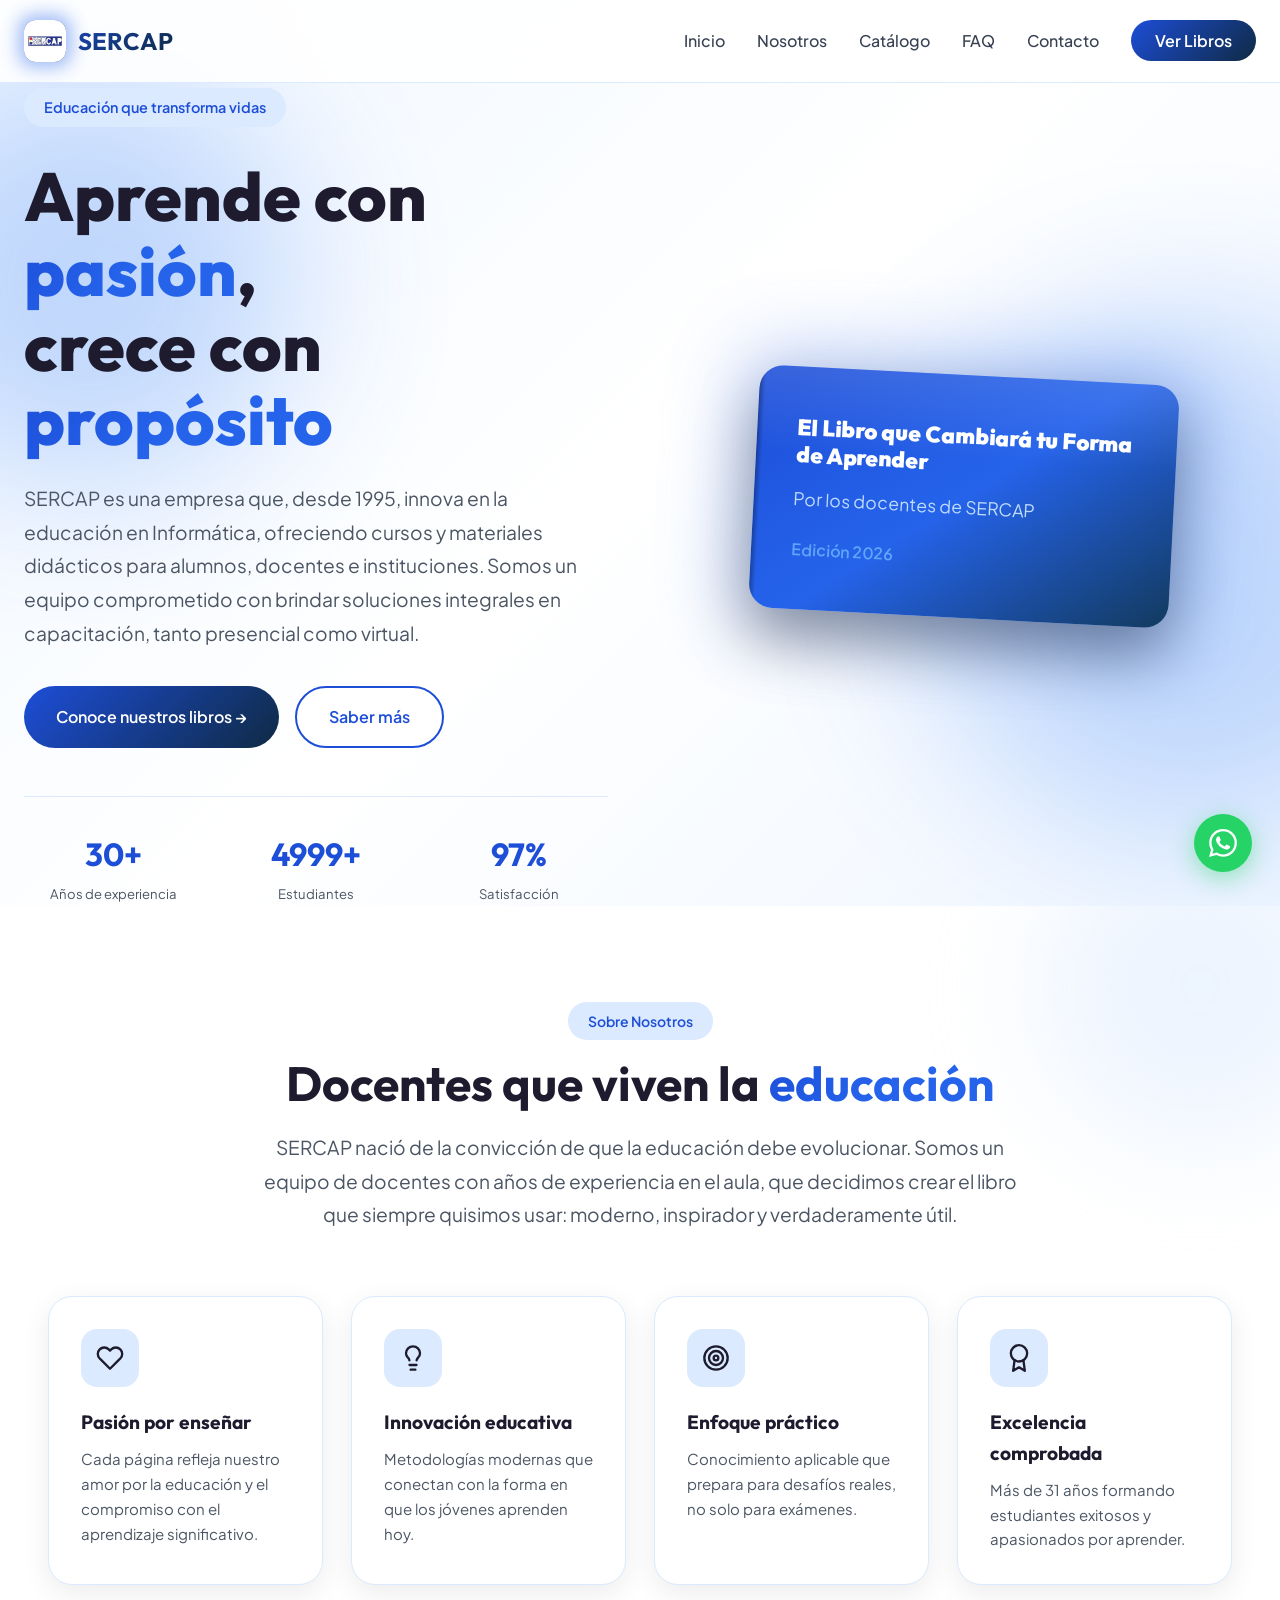
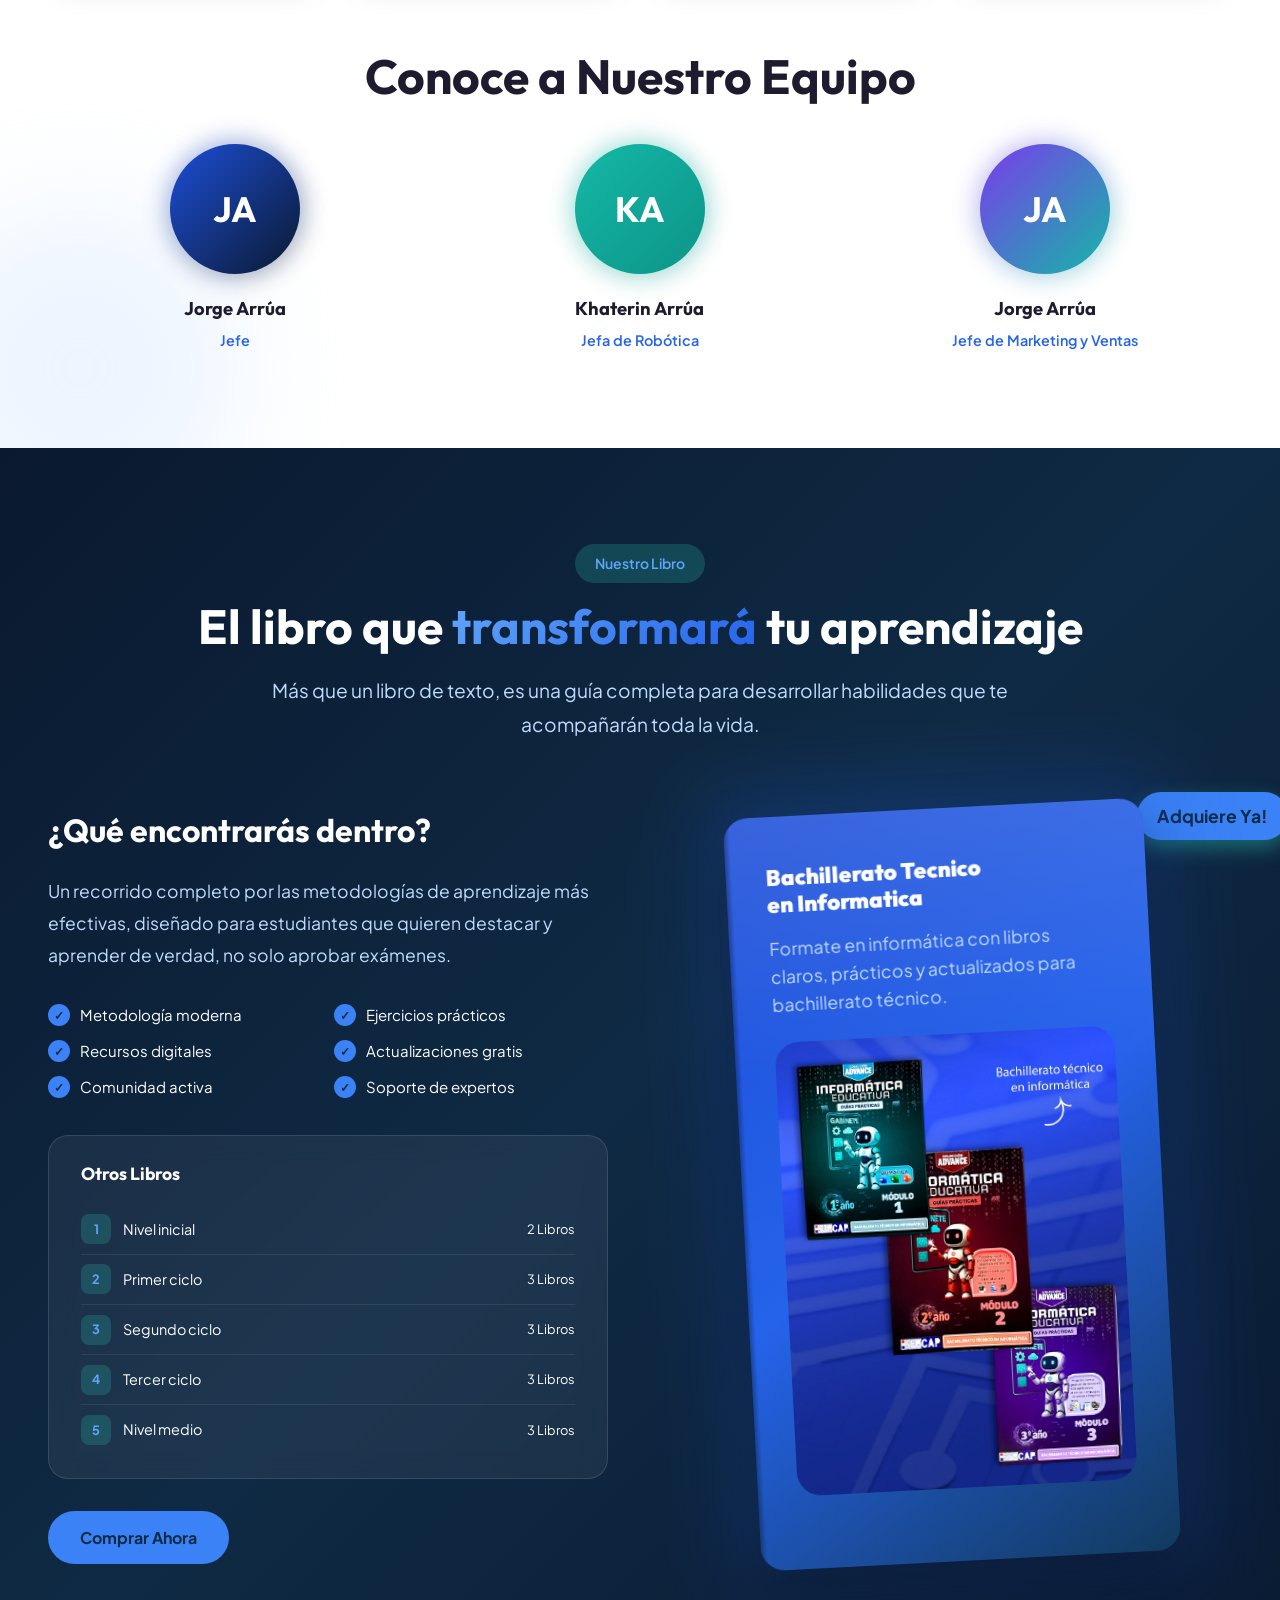
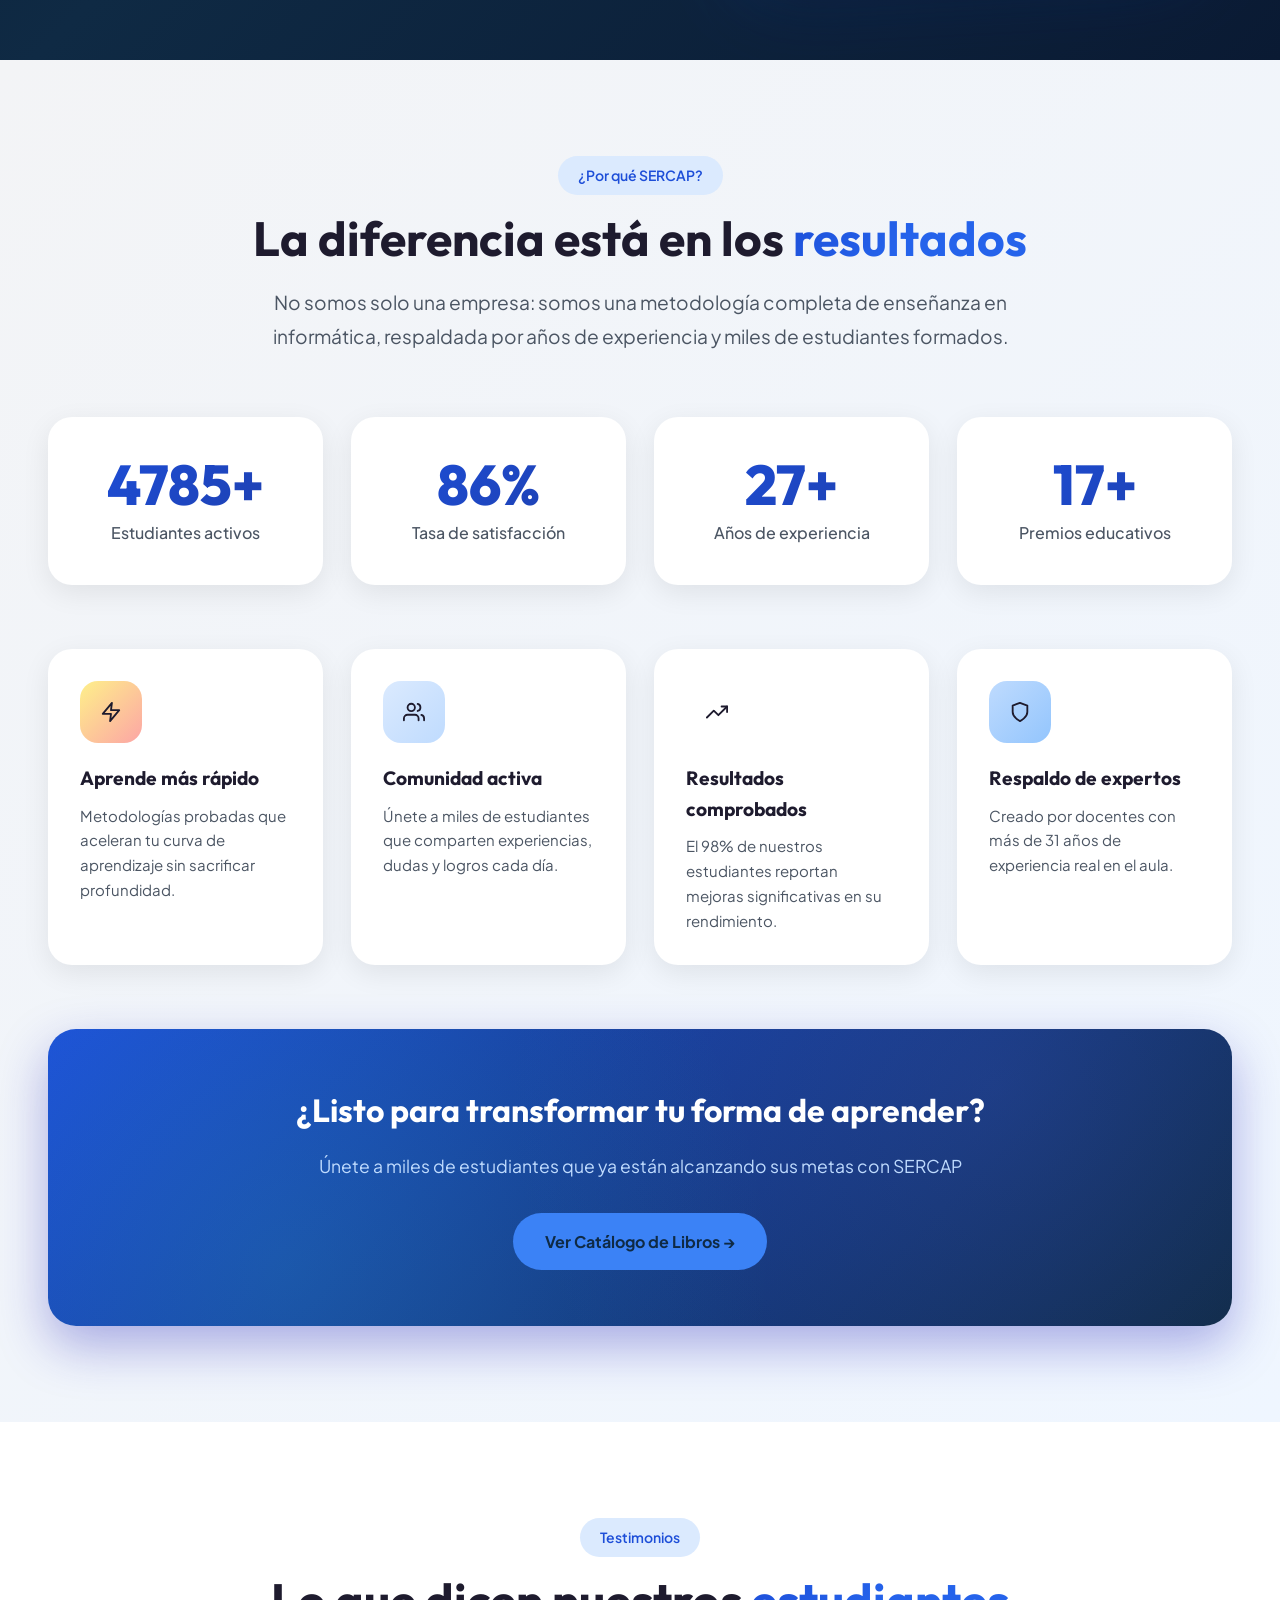
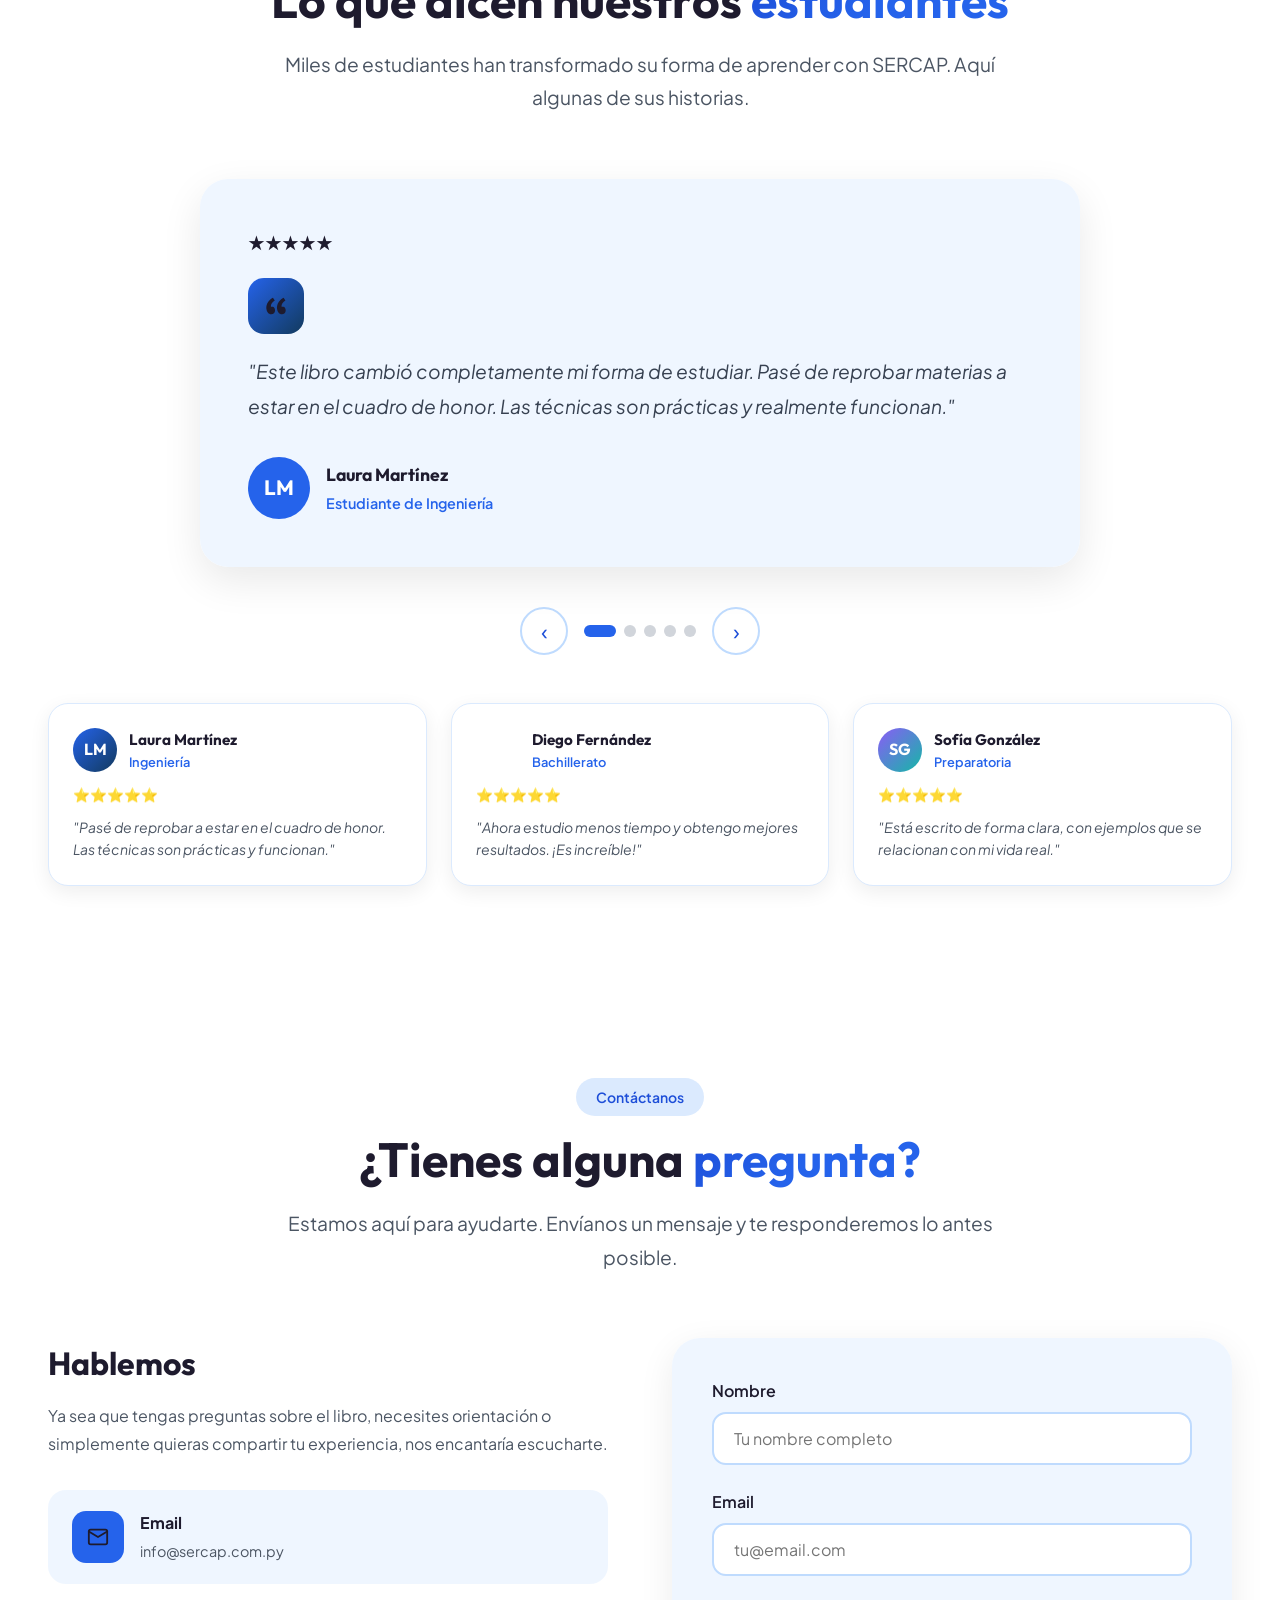
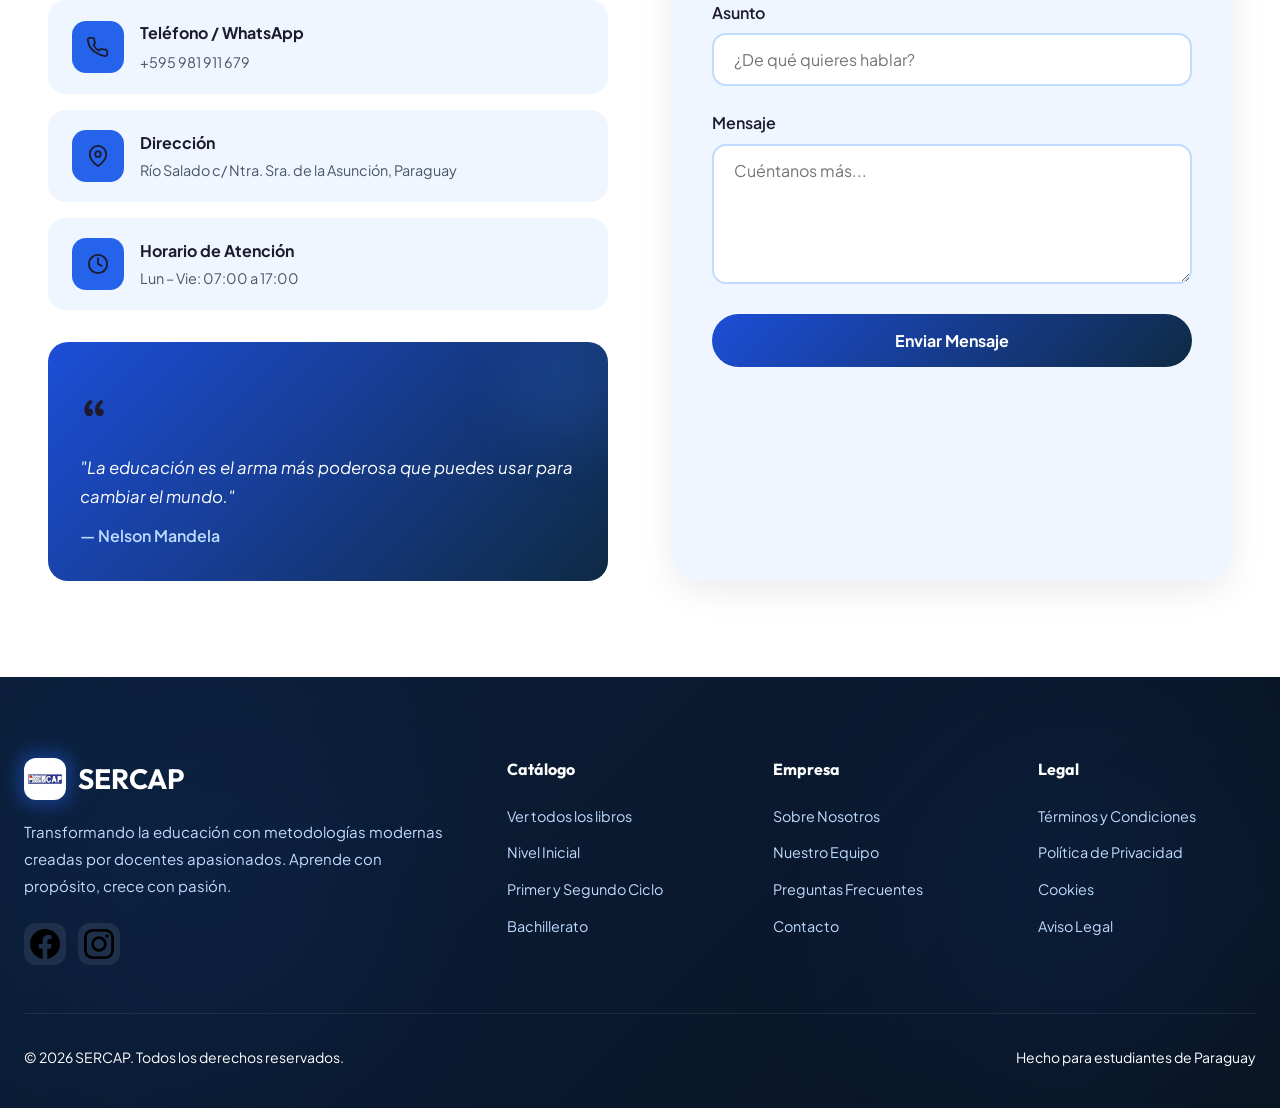
==== commit e69822ef: "Actualizar número de WhatsApp a 994791593 en todos los archivos" ====
--- a/SERCAP/index.html
+++ b/SERCAP/index.html
@@ -660,7 +660,7 @@
     <!-- ============================================
          BOTÓN FLOTANTE WHATSAPP
          ============================================ -->
-    <a href="https://wa.me/595981911679?text=Hola%20SERCAP%2C%20me%20gustar%C3%ADa%20obtener%20m%C3%A1s%20informaci%C3%B3n."
+    <a href="https://wa.me/994791593?text=Hola%20SERCAP%2C%20me%20gustar%C3%ADa%20obtener%20m%C3%A1s%20informaci%C3%B3n."
        class="whatsapp-fab" target="_blank" rel="noopener noreferrer" aria-label="Contactar por WhatsApp">
         <svg xmlns="http://www.w3.org/2000/svg" viewBox="0 0 24 24" fill="currentColor" width="28" height="28">
             <path d="M17.472 14.382c-.297-.149-1.758-.867-2.03-.967-.273-.099-.471-.148-.67.15-.197.297-.767.966-.94 1.164-.173.199-.347.223-.644.075-.297-.15-1.255-.463-2.39-1.475-.883-.788-1.48-1.761-1.653-2.059-.173-.297-.018-.458.13-.606.134-.133.298-.347.446-.52.149-.174.198-.298.298-.497.099-.198.05-.371-.025-.52-.075-.149-.669-1.612-.916-2.207-.242-.579-.487-.5-.669-.51-.173-.008-.371-.01-.57-.01-.198 0-.52.074-.792.372-.272.297-1.04 1.016-1.04 2.479 0 1.462 1.065 2.875 1.213 3.074.149.198 2.096 3.2 5.077 4.487.709.306 1.262.489 1.694.625.712.227 1.36.195 1.871.118.571-.085 1.758-.719 2.006-1.413.248-.694.248-1.289.173-1.413-.074-.124-.272-.198-.57-.347m-5.421 7.403h-.004a9.87 9.87 0 01-5.031-1.378l-.361-.214-3.741.982.998-3.648-.235-.374a9.86 9.86 0 01-1.51-5.26c.001-5.45 4.436-9.884 9.888-9.884 2.64 0 5.122 1.03 6.988 2.898a9.825 9.825 0 012.893 6.994c-.003 5.45-4.437 9.884-9.885 9.884m8.413-18.297A11.815 11.815 0 0012.05 0C5.495 0 .16 5.335.157 11.892c0 2.096.547 4.142 1.588 5.945L.057 24l6.305-1.654a11.882 11.882 0 005.683 1.448h.005c6.554 0 11.89-5.335 11.893-11.893a11.821 11.821 0 00-3.48-8.413z"/>
